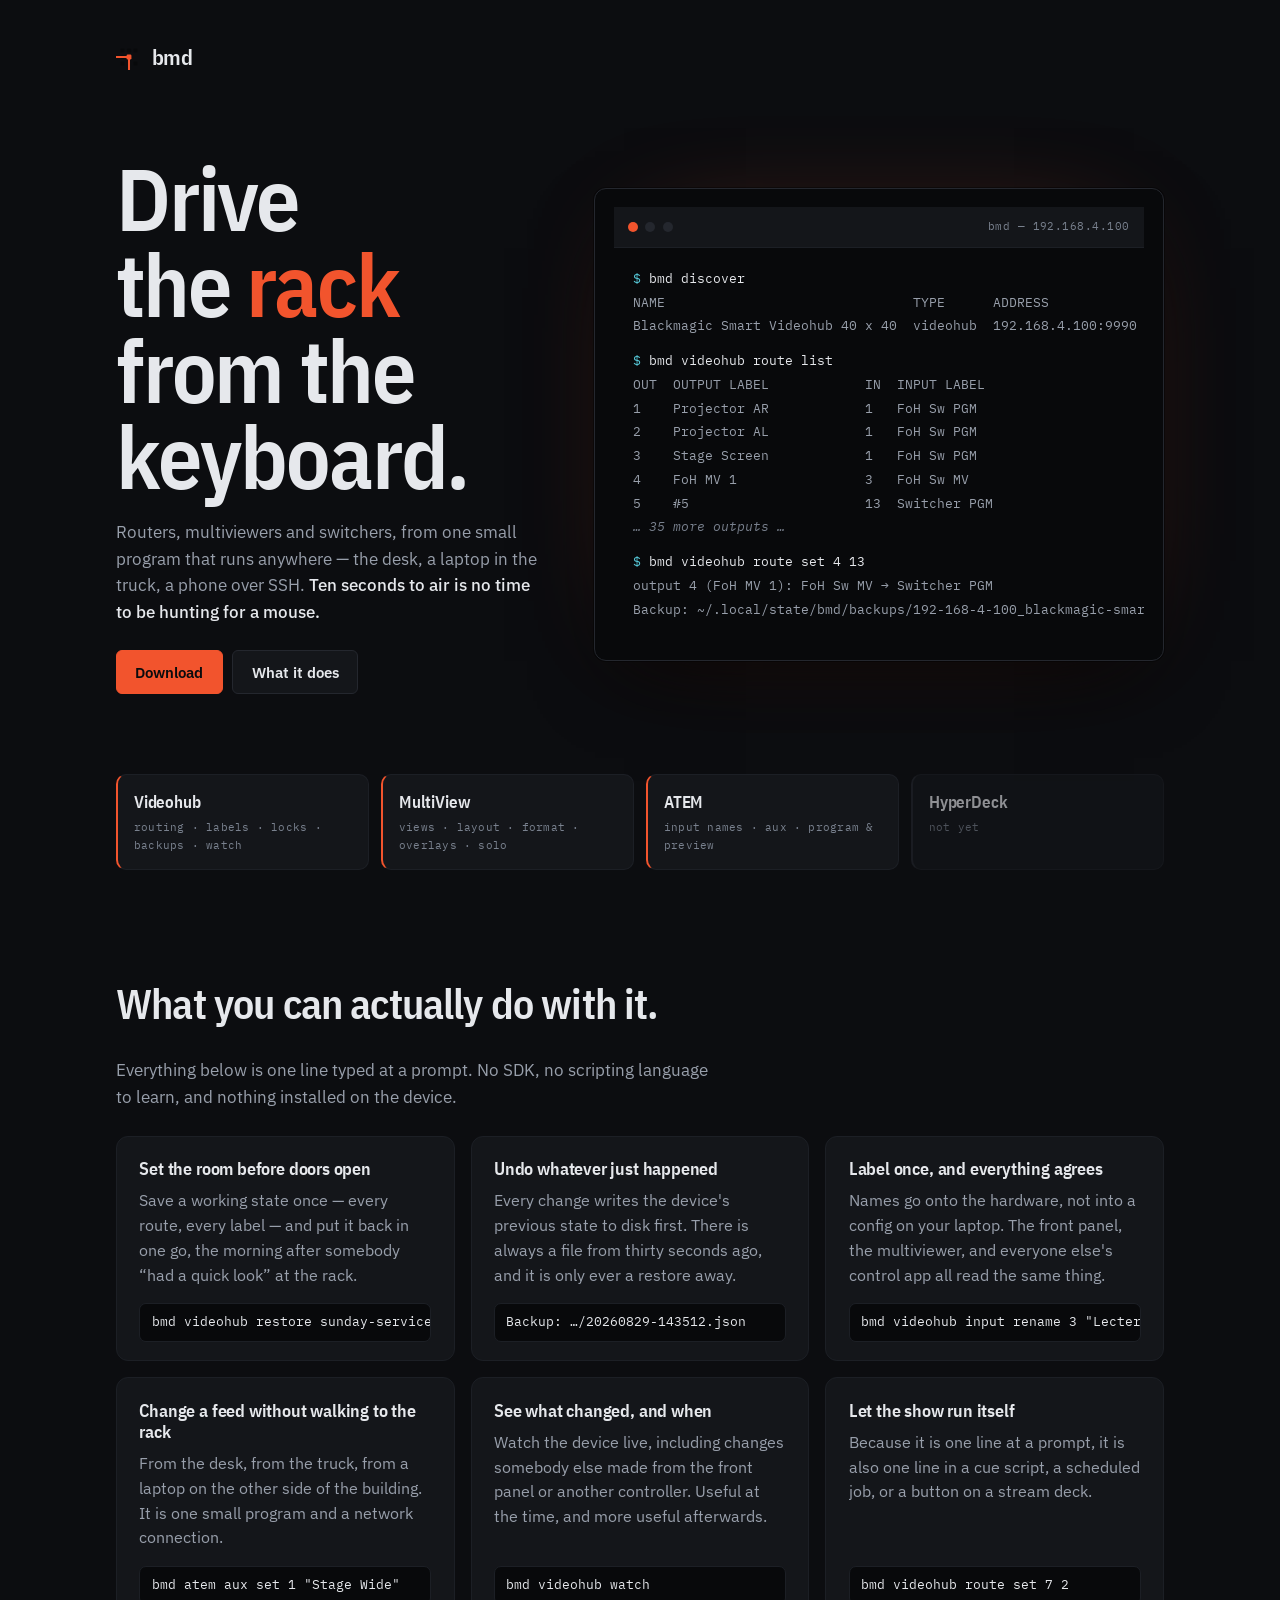
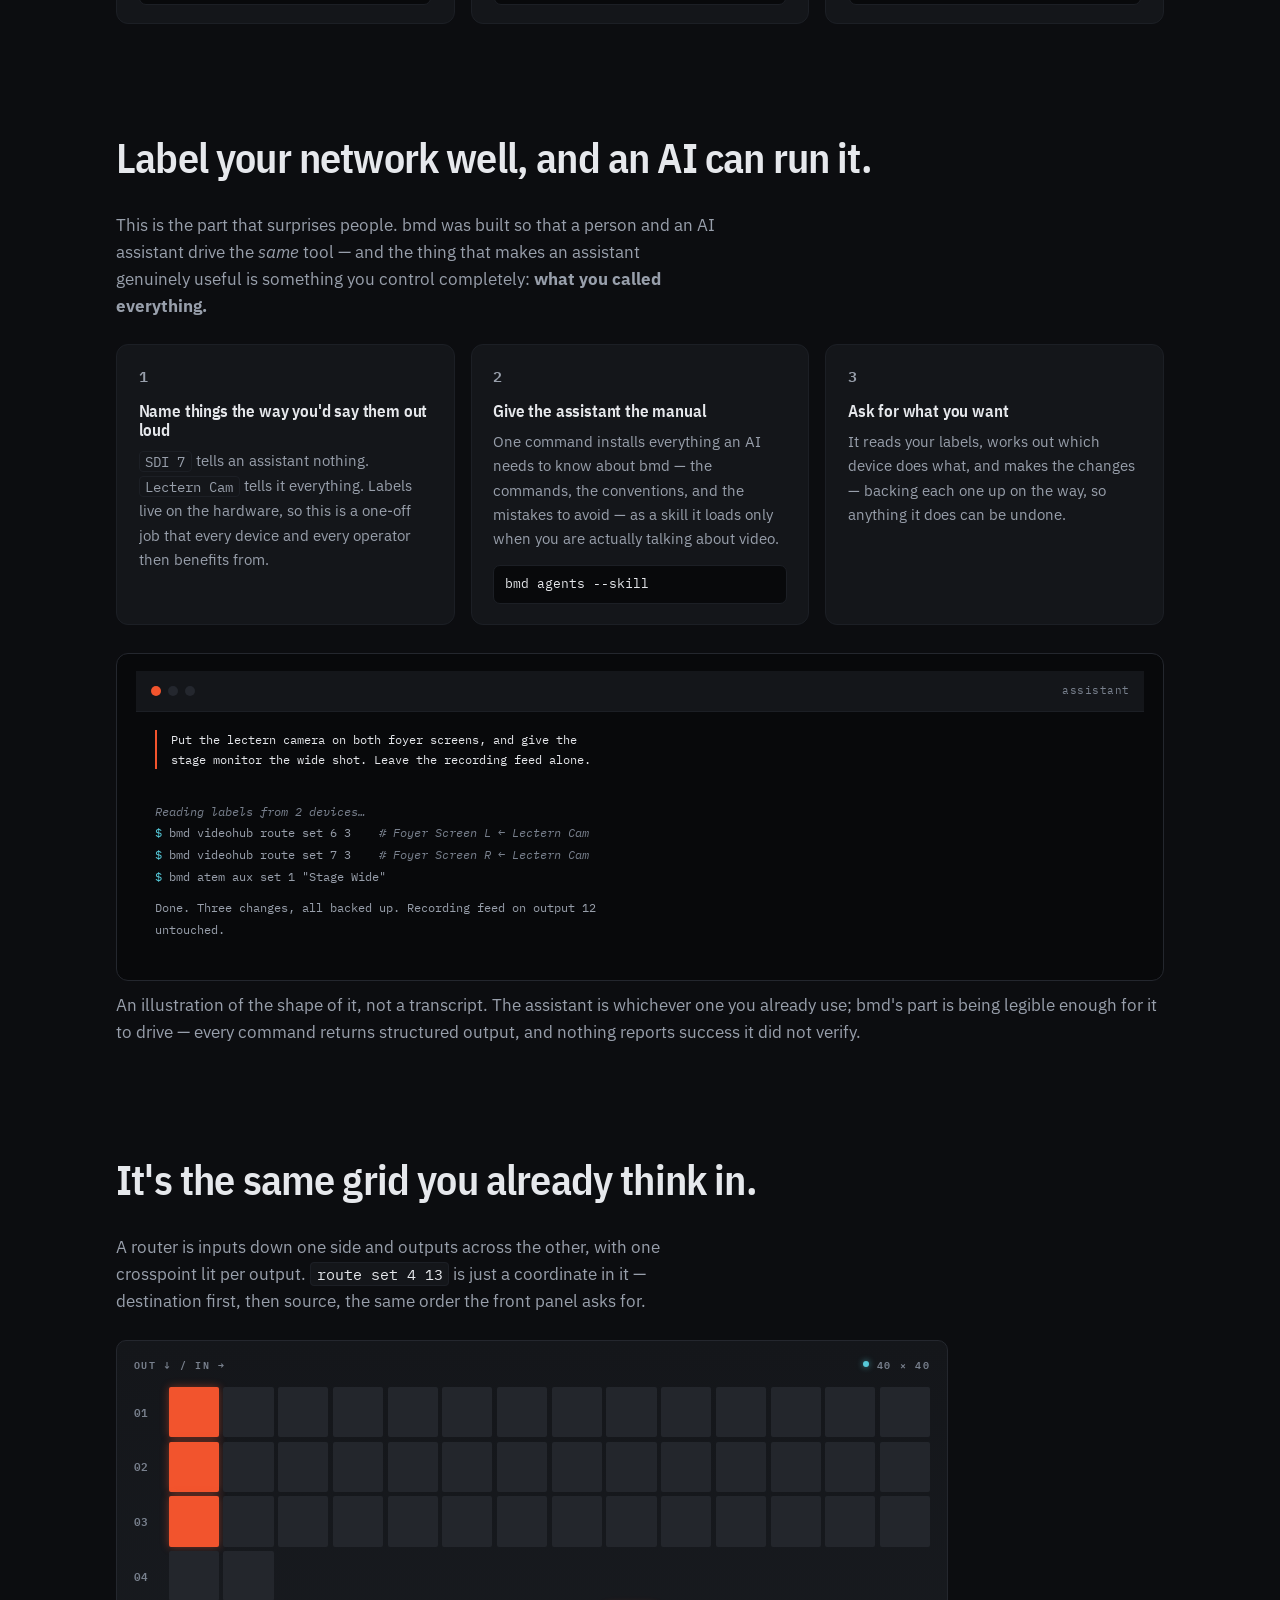
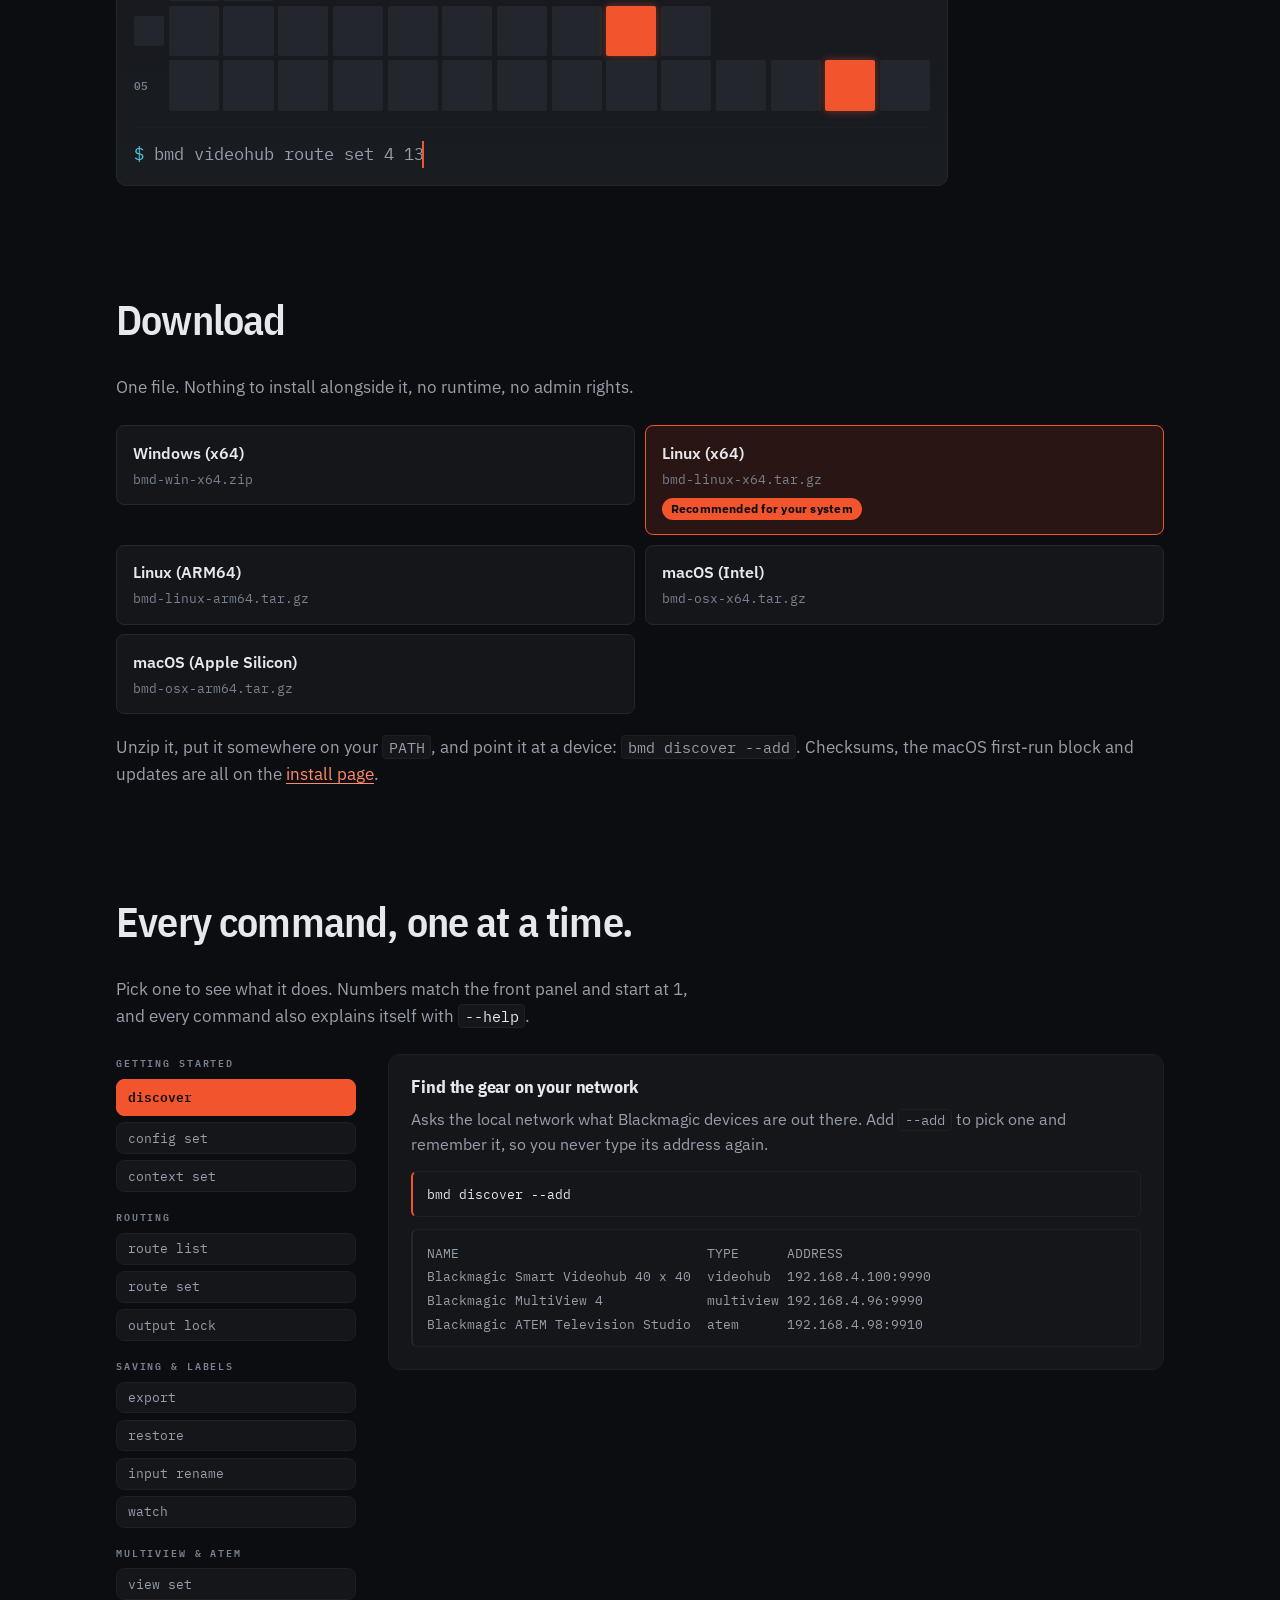
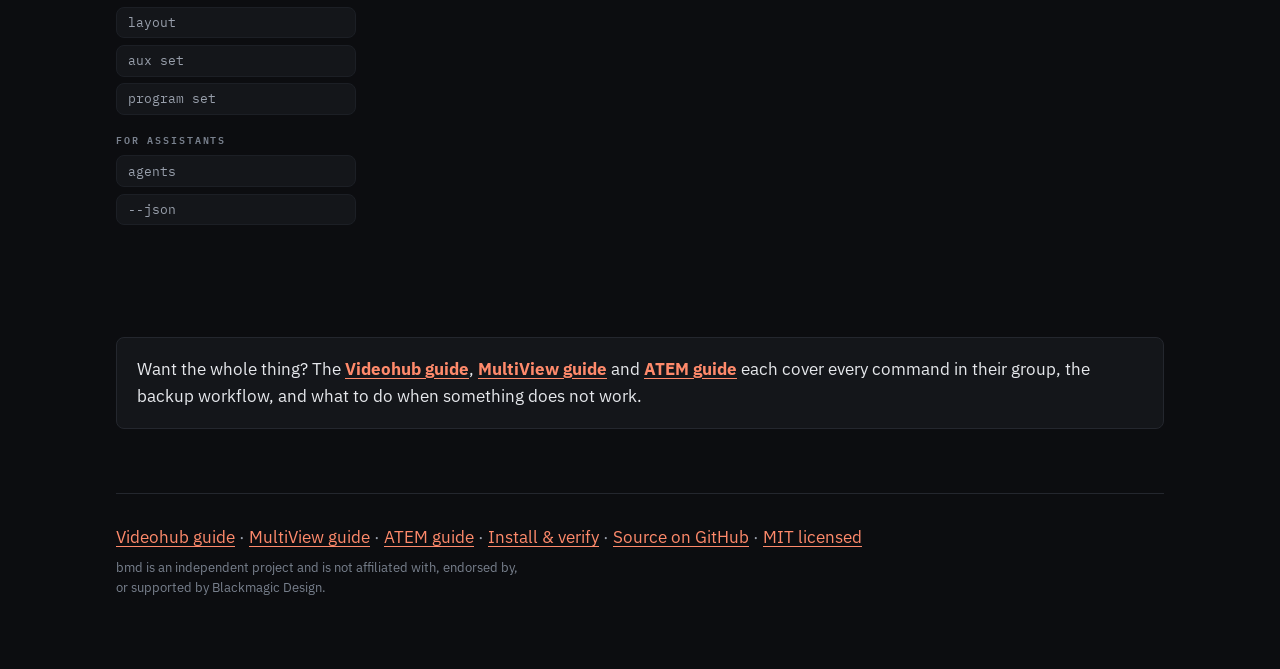
==== site/index.html @ 9768ab4f "design(site): write the home page for the video guy, not the coder The page explained what bmd is. I" ====
<!DOCTYPE html>
<html lang="en">
<head>
<meta charset="utf-8">
<meta name="viewport" content="width=device-width, initial-scale=1">
<title>bmd — drive the rack from the keyboard</title>
<meta name="description" content="bmd — control Blackmagic Videohub routers, MultiView multiviewers and ATEM switchers from one small program. Save a show and put it back, label once, and let an AI set the room up from plain English.">
<meta name="theme-color" content="#0c0d10">
<link rel="icon" href="favicon.svg" type="image/svg+xml">
<link rel="preconnect" href="https://fonts.googleapis.com">
<link rel="preconnect" href="https://fonts.gstatic.com" crossorigin>
<link href="https://fonts.googleapis.com/css2?family=IBM+Plex+Mono:wght@400;500;600&family=IBM+Plex+Sans+Condensed:wght@500;600;700&family=IBM+Plex+Sans:wght@400;500;600&display=swap" rel="stylesheet">
<link rel="stylesheet" href="style.css">
</head>
<body>
<div class="page page-wide">

  <header class="hero">
    <p class="masthead"><img src="mark.svg" alt="" width="26" height="26"><b>bmd</b></p>

    <div class="hero-grid">
      <div class="hero-copy">
        <h1>Drive the <em>rack</em> from the keyboard.</h1>
        <p class="lede">
          Routers, multiviewers and switchers, from one small program that runs anywhere —
          the desk, a laptop in the truck, a phone over SSH.
          <strong>Ten seconds to air is no time to be hunting for a mouse.</strong>
        </p>

        <div class="cta-row">
          <a class="btn btn-primary" href="#download">Download</a>
          <a class="btn" href="#can-do">What it does</a>
        </div>
      </div>

      <div class="terminal terminal-hero">
        <div class="term-bar" aria-hidden="true">
          <span class="term-dot"></span><span class="term-dot"></span><span class="term-dot"></span>
          <span class="term-title">bmd — 192.168.4.100</span>
        </div>
<pre><code><span class="prompt-line"><span class="prompt-sign">$</span> bmd discover</span>
<span class="out">NAME                               TYPE      ADDRESS
Blackmagic Smart Videohub 40 x 40  videohub  192.168.4.100:9990</span>
<span class="cmd-gap"></span><span class="prompt-line"><span class="prompt-sign">$</span> bmd videohub route list</span>
<span class="out">OUT  OUTPUT LABEL            IN  INPUT LABEL
1    Projector AR            1   FoH Sw PGM
2    Projector AL            1   FoH Sw PGM
3    Stage Screen            1   FoH Sw PGM
4    FoH MV 1                3   FoH Sw MV
5    #5                      13  Switcher PGM</span>
<span class="muted">… 35 more outputs …</span>
<span class="cmd-gap"></span><span class="prompt-line"><span class="prompt-sign">$</span> bmd videohub route set 4 13</span>
<span class="out">output 4 (FoH MV 1): FoH Sw MV → Switcher PGM
Backup: ~/.local/state/bmd/backups/192-168-4-100_blackmagic-smart-videohub-40-x-40/20260829-143512.json</span></code></pre>
      </div>

      <ul class="devices">
        <li class="is-ready"><b>Videohub</b><span>routing · labels · locks · backups · watch</span></li>
        <li class="is-ready"><b>MultiView</b><span>views · layout · format · overlays · solo</span></li>
        <li class="is-ready"><b>ATEM</b><span>input names · aux · program &amp; preview</span></li>
        <li class="is-soon"><b>HyperDeck</b><span>not yet</span></li>
      </ul>
    </div>
  </header>

  <section id="can-do">
    <h2>What you can actually do with it.</h2>
    <p class="section-lede">
      Everything below is one line typed at a prompt. No SDK, no scripting language to learn, and
      nothing installed on the device.
    </p>

    <ul class="outcomes">
      <li>
        <h3>Set the room before doors open</h3>
        <p>
          Save a working state once — every route, every label — and put it back in one go, the
          morning after somebody &ldquo;had a quick look&rdquo; at the rack.
        </p>
        <p class="outcome-cmd"><code>bmd videohub restore sunday-service.json</code></p>
      </li>
      <li>
        <h3>Undo whatever just happened</h3>
        <p>
          Every change writes the device's previous state to disk first. There is always a file
          from thirty seconds ago, and it is only ever a restore away.
        </p>
        <p class="outcome-cmd"><code>Backup: …/20260829-143512.json</code></p>
      </li>
      <li>
        <h3>Label once, and everything agrees</h3>
        <p>
          Names go onto the hardware, not into a config on your laptop. The front panel, the
          multiviewer, and everyone else's control app all read the same thing.
        </p>
        <p class="outcome-cmd"><code>bmd videohub input rename 3 "Lectern Cam"</code></p>
      </li>
      <li>
        <h3>Change a feed without walking to the rack</h3>
        <p>
          From the desk, from the truck, from a laptop on the other side of the building. It is
          one small program and a network connection.
        </p>
        <p class="outcome-cmd"><code>bmd atem aux set 1 "Stage Wide"</code></p>
      </li>
      <li>
        <h3>See what changed, and when</h3>
        <p>
          Watch the device live, including changes somebody else made from the front panel or
          another controller. Useful at the time, and more useful afterwards.
        </p>
        <p class="outcome-cmd"><code>bmd videohub watch</code></p>
      </li>
      <li>
        <h3>Let the show run itself</h3>
        <p>
          Because it is one line at a prompt, it is also one line in a cue script, a scheduled
          job, or a button on a stream deck.
        </p>
        <p class="outcome-cmd"><code>bmd videohub route set 7 2</code></p>
      </li>
    </ul>
  </section>

  <section id="ai">
    <h2>Label your network well, and an AI can run it.</h2>
    <p class="section-lede">
      This is the part that surprises people. bmd was built so that a person and an AI assistant
      drive the <em>same</em> tool — and the thing that makes an assistant genuinely useful is
      something you control completely: <strong>what you called everything.</strong>
    </p>

    <div class="ai-grid">
      <div class="ai-step">
        <p class="step-no">1</p>
        <h3>Name things the way you'd say them out loud</h3>
        <p>
          <code>SDI 7</code> tells an assistant nothing. <code>Lectern Cam</code> tells it
          everything. Labels live on the hardware, so this is a one-off job that every device and
          every operator then benefits from.
        </p>
      </div>
      <div class="ai-step">
        <p class="step-no">2</p>
        <h3>Give the assistant the manual</h3>
        <p>
          One command installs everything an AI needs to know about bmd — the commands, the
          conventions, and the mistakes to avoid — as a skill it loads only when you are actually
          talking about video.
        </p>
        <p class="outcome-cmd"><code>bmd agents --skill</code></p>
      </div>
      <div class="ai-step">
        <p class="step-no">3</p>
        <h3>Ask for what you want</h3>
        <p>
          It reads your labels, works out which device does what, and makes the changes — backing
          each one up on the way, so anything it does can be undone.
        </p>
      </div>
    </div>

    <div class="terminal ai-demo">
      <div class="term-bar" aria-hidden="true">
        <span class="term-dot"></span><span class="term-dot"></span><span class="term-dot"></span>
        <span class="term-title">assistant</span>
      </div>
<pre><code><span class="ask">Put the lectern camera on both foyer screens, and give the
stage monitor the wide shot. Leave the recording feed alone.</span>
<span class="cmd-gap"></span><span class="out muted">Reading labels from 2 devices…</span>
<span class="out"><span class="prompt-sign">$</span> bmd videohub route set 6 3    <span class="muted"># Foyer Screen L ← Lectern Cam</span>
<span class="prompt-sign">$</span> bmd videohub route set 7 3    <span class="muted"># Foyer Screen R ← Lectern Cam</span>
<span class="prompt-sign">$</span> bmd atem aux set 1 "Stage Wide"</span>
<span class="cmd-gap"></span><span class="out">Done. Three changes, all backed up. Recording feed on output 12
untouched.</span></code></pre>
    </div>
    <p class="demo-note">
      An illustration of the shape of it, not a transcript. The assistant is whichever one you
      already use; bmd's part is being legible enough for it to drive — every command returns
      structured output, and nothing reports success it did not verify.
    </p>
  </section>

  <section id="grid">
    <h2>It's the same grid you already think in.</h2>
    <p class="section-lede">
      A router is inputs down one side and outputs across the other, with one crosspoint lit per
      output. <code>route set 4 13</code> is just a coordinate in it — destination first, then
      source, the same order the front panel asks for.
    </p>

    <div class="matrix">
      <div class="matrix-head">
        <span>Out &darr; / In &rarr;</span>
        <span class="matrix-status"><i class="led" aria-hidden="true"></i>40 &times; 40</span>
      </div>

      <div class="matrix-grid" role="img"
           aria-label="Videohub routing matrix, five outputs by fourteen inputs. Outputs 1, 2 and 3 take input 1. Output 5 takes input 13. Output 4 is being re-routed from input 3 to input 13.">

      <div class="mrow"><span class="rlabel">01</span><i class="x on"></i><i class="x"></i><i class="x"></i><i class="x"></i><i class="x"></i><i class="x"></i><i class="x"></i><i class="x"></i><i class="x"></i><i class="x"></i><i class="x"></i><i class="x"></i><i class="x"></i><i class="x"></i></div>
      <div class="mrow"><span class="rlabel">02</span><i class="x on"></i><i class="x"></i><i class="x"></i><i class="x"></i><i class="x"></i><i class="x"></i><i class="x"></i><i class="x"></i><i class="x"></i><i class="x"></i><i class="x"></i><i class="x"></i><i class="x"></i><i class="x"></i></div>
      <div class="mrow"><span class="rlabel">03</span><i class="x on"></i><i class="x"></i><i class="x"></i><i class="x"></i><i class="x"></i><i class="x"></i><i class="x"></i><i class="x"></i><i class="x"></i><i class="x"></i><i class="x"></i><i class="x"></i><i class="x"></i><i class="x"></i></div>
      <div class="mrow"><span class="rlabel">04</span><i class="x"></i><i class="x"></i><i class="x from"></i><i class="x"></i><i class="x"></i><i class="x"></i><i class="x"></i><i class="x"></i><i class="x"></i><i class="x"></i><i class="x"></i><i class="x"></i><i class="x to"></i><i class="x"></i><span class="trace" aria-hidden="true"></span></div>
      <div class="mrow"><span class="rlabel">05</span><i class="x"></i><i class="x"></i><i class="x"></i><i class="x"></i><i class="x"></i><i class="x"></i><i class="x"></i><i class="x"></i><i class="x"></i><i class="x"></i><i class="x"></i><i class="x"></i><i class="x on"></i><i class="x"></i></div>

      </div>

      <p class="matrix-foot"><span class="typed"><span class="sign">$</span> bmd videohub route set 4 13</span></p>
    </div>
  </section>

  <section id="download">
    <h2>Download</h2>
    <p class="section-lede">
      One file. Nothing to install alongside it, no runtime, no admin rights.
    </p>
    <ul class="downloads">
      <li>
        <a class="download-link" data-platform="win-x64"
           href="https://github.com/davojc/bmdcli/releases/latest/download/bmd-win-x64.zip">
          <span class="platform">Windows (x64)</span>
          <span class="filename">bmd-win-x64.zip</span>
        </a>
      </li>
      <li>
        <a class="download-link" data-platform="linux-x64"
           href="https://github.com/davojc/bmdcli/releases/latest/download/bmd-linux-x64.tar.gz">
          <span class="platform">Linux (x64)</span>
          <span class="filename">bmd-linux-x64.tar.gz</span>
        </a>
      </li>
      <li>
        <a class="download-link" data-platform="linux-arm64"
           href="https://github.com/davojc/bmdcli/releases/latest/download/bmd-linux-arm64.tar.gz">
          <span class="platform">Linux (ARM64)</span>
          <span class="filename">bmd-linux-arm64.tar.gz</span>
        </a>
      </li>
      <li>
        <a class="download-link" data-platform="osx-x64"
           href="https://github.com/davojc/bmdcli/releases/latest/download/bmd-osx-x64.tar.gz">
          <span class="platform">macOS (Intel)</span>
          <span class="filename">bmd-osx-x64.tar.gz</span>
        </a>
      </li>
      <li>
        <a class="download-link" data-platform="osx-arm64"
           href="https://github.com/davojc/bmdcli/releases/latest/download/bmd-osx-arm64.tar.gz">
          <span class="platform">macOS (Apple Silicon)</span>
          <span class="filename">bmd-osx-arm64.tar.gz</span>
        </a>
      </li>
    </ul>
    <p class="verify">
      Unzip it, put it somewhere on your <code>PATH</code>, and point it at a device:
      <code>bmd discover --add</code>. Checksums, the macOS first-run block and updates are all on
      the <a href="install.html">install page</a>.
    </p>
  </section>

  <!-- The technical detail, deliberately below the fold and behind one click each:
       findable when wanted, not in the way of someone deciding whether this is for
       them. Without JavaScript every panel is simply visible. -->
  <section id="commands">
    <h2>Every command, one at a time.</h2>
    <p class="section-lede">
      Pick one to see what it does. Numbers match the front panel and start at 1, and every
      command also explains itself with <code>--help</code>.
    </p>

    <div class="explorer" id="explorer">
      <div class="explorer-list" role="tablist" aria-label="bmd commands">
        <p class="explorer-group" id="grp-start">Getting started</p>
        <button type="button" role="tab" id="t-discover" aria-controls="p-discover" aria-selected="true">discover</button>
        <button type="button" role="tab" id="t-config" aria-controls="p-config" aria-selected="false">config set</button>
        <button type="button" role="tab" id="t-context" aria-controls="p-context" aria-selected="false">context set</button>

        <p class="explorer-group">Routing</p>
        <button type="button" role="tab" id="t-routelist" aria-controls="p-routelist" aria-selected="false">route list</button>
        <button type="button" role="tab" id="t-routeset" aria-controls="p-routeset" aria-selected="false">route set</button>
        <button type="button" role="tab" id="t-lock" aria-controls="p-lock" aria-selected="false">output lock</button>

        <p class="explorer-group">Saving &amp; labels</p>
        <button type="button" role="tab" id="t-export" aria-controls="p-export" aria-selected="false">export</button>
        <button type="button" role="tab" id="t-restore" aria-controls="p-restore" aria-selected="false">restore</button>
        <button type="button" role="tab" id="t-rename" aria-controls="p-rename" aria-selected="false">input rename</button>
        <button type="button" role="tab" id="t-watch" aria-controls="p-watch" aria-selected="false">watch</button>

        <p class="explorer-group">MultiView &amp; ATEM</p>
        <button type="button" role="tab" id="t-viewset" aria-controls="p-viewset" aria-selected="false">view set</button>
        <button type="button" role="tab" id="t-layout" aria-controls="p-layout" aria-selected="false">layout</button>
        <button type="button" role="tab" id="t-aux" aria-controls="p-aux" aria-selected="false">aux set</button>
        <button type="button" role="tab" id="t-program" aria-controls="p-program" aria-selected="false">program set</button>

        <p class="explorer-group">For assistants</p>
        <button type="button" role="tab" id="t-agents" aria-controls="p-agents" aria-selected="false">agents</button>
        <button type="button" role="tab" id="t-json" aria-controls="p-json" aria-selected="false">--json</button>
      </div>

      <div class="explorer-panels">
        <div role="tabpanel" id="p-discover" aria-labelledby="t-discover">
          <h3>Find the gear on your network</h3>
          <p>Asks the local network what Blackmagic devices are out there. Add <code>--add</code> to pick one and remember it, so you never type its address again.</p>
          <pre class="cmd"><code>bmd discover --add</code></pre>
          <pre class="cmd cmd-out"><code>NAME                               TYPE      ADDRESS
Blackmagic Smart Videohub 40 x 40  videohub  192.168.4.100:9990
Blackmagic MultiView 4             multiview 192.168.4.96:9990
Blackmagic ATEM Television Studio  atem      192.168.4.98:9910</code></pre>
        </div>

        <div role="tabpanel" id="p-config" aria-labelledby="t-config" hidden>
          <h3>Point bmd at a device by hand</h3>
          <p>For when you already know the address, or discovery cannot reach it across a subnet. Remembered for your user, wherever you run it.</p>
          <pre class="cmd"><code>bmd config set videohub.host 192.168.1.50</code></pre>
          <p>Add <code>--project</code> to pin one folder to one device instead — handy when a show lives in its own directory.</p>
        </div>

        <div role="tabpanel" id="p-context" aria-labelledby="t-context" hidden>
          <h3>Work with more than one of the same thing</h3>
          <p>Two switchers, two routers? Give each a name, then switch between them. Anything that changes a device tells you which one it acted on.</p>
          <pre class="cmd"><code>bmd atem context list
bmd atem context set gallery</code></pre>
          <pre class="cmd cmd-out"><code>   CONTEXT  HOST
*  default  192.168.4.98
   gallery  192.168.4.30</code></pre>
        </div>

        <div role="tabpanel" id="p-routelist" aria-labelledby="t-routelist" hidden>
          <h3>See what is feeding what</h3>
          <p>The whole routing table, with the labels rather than bare numbers.</p>
          <pre class="cmd"><code>bmd videohub route list</code></pre>
          <pre class="cmd cmd-out"><code>OUT  OUTPUT LABEL            IN  INPUT LABEL
1    Projector AR            1   FoH Sw PGM
2    Projector AL            1   FoH Sw PGM
3    Stage Screen            1   FoH Sw PGM</code></pre>
        </div>

        <div role="tabpanel" id="p-routeset" aria-labelledby="t-routeset" hidden>
          <h3>Send a source somewhere</h3>
          <p><strong>Destination first, then source</strong> — the same order the front panel asks for. This sends input 13 to output 4.</p>
          <pre class="cmd"><code>bmd videohub route set 4 13</code></pre>
          <pre class="cmd cmd-out"><code>output 4 (FoH MV 1): FoH Sw MV → Switcher PGM
Backup: …/20260829-143512.json</code></pre>
        </div>

        <div role="tabpanel" id="p-lock" aria-labelledby="t-lock" hidden>
          <h3>Stop anyone else touching an output</h3>
          <p>Locks live on the device and are shared with every other controller, so a locked output stays locked for the front panel too. <code>output unlock</code> releases it.</p>
          <pre class="cmd"><code>bmd videohub output lock 4</code></pre>
        </div>

        <div role="tabpanel" id="p-export" aria-labelledby="t-export" hidden>
          <h3>Save the whole state to a file</h3>
          <p>Every label and every route, read back and checked against the device before the file is written. This is the file you restore from.</p>
          <pre class="cmd"><code>bmd videohub export sunday-service.json</code></pre>
          <pre class="cmd cmd-out"><code>Exported and verified: 40 inputs, 40 outputs, 40 routes → sunday-service.json</code></pre>
        </div>

        <div role="tabpanel" id="p-restore" aria-labelledby="t-restore" hidden>
          <h3>Put a saved state back</h3>
          <p>Changes only what differs, so a hub already in the right state is left alone. <code>--dry-run</code> shows the plan without touching anything.</p>
          <pre class="cmd"><code>bmd videohub restore sunday-service.json --dry-run</code></pre>
        </div>

        <div role="tabpanel" id="p-rename" aria-labelledby="t-rename" hidden>
          <h3>Label a source on the hardware</h3>
          <p>Writes the name to the device itself, so the front panel and every other controller agree with you. This is the groundwork that makes the <a href="#ai">AI section above</a> work.</p>
          <pre class="cmd"><code>bmd videohub input rename 3 "Lectern Cam"</code></pre>
        </div>

        <div role="tabpanel" id="p-watch" aria-labelledby="t-watch" hidden>
          <h3>Watch changes as they happen</h3>
          <p>Including changes made from the front panel or somebody else's control app. Runs until you stop it.</p>
          <pre class="cmd"><code>bmd videohub watch</code></pre>
          <pre class="cmd cmd-out"><code>output 4 (FoH MV 1): FoH Sw MV → Switcher PGM
output 7 lock: unlocked → locked</code></pre>
        </div>

        <div role="tabpanel" id="p-viewset" aria-labelledby="t-viewset" hidden>
          <h3>Put a source in a multiviewer window</h3>
          <p>Destination first again: view 1 shows source 3. See the <a href="multiview.html">MultiView guide</a> for overlays, solo and the rest.</p>
          <pre class="cmd"><code>bmd multiview view set 1 3</code></pre>
        </div>

        <div role="tabpanel" id="p-layout" aria-labelledby="t-layout" hidden>
          <h3>Change the multiviewer grid</h3>
          <p>The device decides what layouts it supports, not bmd — so it accepts or refuses the value and you are told which.</p>
          <pre class="cmd"><code>bmd multiview layout 2x2</code></pre>
        </div>

        <div role="tabpanel" id="p-aux" aria-labelledby="t-aux" hidden>
          <h3>Feed a stage monitor or a recorder</h3>
          <p>An auxiliary output carries any source independently of what is on air. Name the source or use its number.</p>
          <pre class="cmd"><code>bmd atem aux set 1 "Stage Wide"</code></pre>
          <pre class="cmd cmd-out"><code>Aux 1 now shows 4 (Stage Wide)</code></pre>
        </div>

        <div role="tabpanel" id="p-program" aria-labelledby="t-program" hidden>
          <h3>Cut to air</h3>
          <p>This one is live the instant it lands, so it asks first — and refuses outright in a script unless you pass <code>--force</code>. <code>preview set</code> changes nothing on air and does not ask.</p>
          <pre class="cmd"><code>bmd atem program set "Lectern Cam"</code></pre>
          <pre class="cmd cmd-out"><code>About to cut ATEM Television Studio HD to 3 (Lectern Cam).
This goes on air immediately.
Type y to continue:</code></pre>
        </div>

        <div role="tabpanel" id="p-agents" aria-labelledby="t-agents" hidden>
          <h3>Teach an AI assistant to use it</h3>
          <p>Installs everything an assistant needs — the commands, the conventions, and the traps — as a skill it loads only when a task actually involves video hardware. Never into your project's own instructions.</p>
          <pre class="cmd"><code>bmd agents --skill</code></pre>
        </div>

        <div role="tabpanel" id="p-json" aria-labelledby="t-json" hidden>
          <h3>Machine-readable output, on any command</h3>
          <p>One JSON document per command, with field names that do not change between releases. Exit codes are consistent too: 0 worked, 1 the operation failed, 2 the command was wrong.</p>
          <pre class="cmd"><code>bmd videohub route list --json</code></pre>
          <pre class="cmd cmd-out"><code>[{"output":1,"outputLabel":"Projector AR","input":1,"inputLabel":"FoH Sw PGM"}]</code></pre>
        </div>
      </div>
    </div>
  </section>

  <section id="guide">
    <div class="guide-callout">
      <p>
        Want the whole thing? The
        <a href="videohub.html"><strong>Videohub guide</strong></a>,
        <a href="multiview.html"><strong>MultiView guide</strong></a> and
        <a href="atem.html"><strong>ATEM guide</strong></a> each cover every command in their
        group, the backup workflow, and what to do when something does not work.
      </p>
    </div>
  </section>

  <footer>
    <p>
      <a href="videohub.html">Videohub guide</a>
      · <a href="multiview.html">MultiView guide</a>
      · <a href="atem.html">ATEM guide</a>
      · <a href="install.html">Install &amp; verify</a>
      · <a href="https://github.com/davojc/bmdcli">Source on GitHub</a>
      · <a href="https://github.com/davojc/bmdcli/blob/main/LICENSE">MIT licensed</a>
    </p>
    <p class="disclaimer">
      bmd is an independent project and is not affiliated with, endorsed by, or supported by
      Blackmagic Design.
    </p>
  </footer>

</div>

<script>
  // Emphasis only: every download link is a plain, working <a> with no JS involved.
  // This adds a "Recommended" badge to the one matching the visitor's platform. Best-effort —
  // macOS in particular cannot be reliably told apart between Intel and Apple Silicon from
  // script (Safari reports "Intel" on both), so Apple Silicon is assumed there.
  (function () {
    try {
      var ua = navigator.userAgent || "";
      var platform = navigator.platform || "";
      var match = null;

      if (/Win/i.test(platform) || /Windows/i.test(ua)) {
        match = "win-x64";
      } else if (/Mac/i.test(platform) || /Macintosh/i.test(ua)) {
        match = "osx-arm64";
      } else if (/Linux/i.test(platform) || /Linux/i.test(ua)) {
        match = /aarch64|arm64/i.test(ua) ? "linux-arm64" : "linux-x64";
      }

      if (!match) return;
      var link = document.querySelector('.download-link[data-platform="' + match + '"]');
      if (!link) return;

      link.classList.add("is-recommended");
      var badge = document.createElement("span");
      badge.className = "badge";
      badge.textContent = "Recommended for your system";
      link.appendChild(badge);
    } catch (e) {
      // Cosmetic only; any failure leaves all five links untouched.
    }
  })();

  // Command explorer. Progressive enhancement: the markup ships with every panel present
  // and only the first `hidden`, so with JavaScript off the page still shows the first
  // command and the rest are reachable — nothing is lost, it just stops being a picker.
  // The `is-live` class is what turns the list into tabs, and it is only ever added here.
  (function () {
    var root = document.getElementById("explorer");
    if (!root) return;

    var tabs = Array.prototype.slice.call(root.querySelectorAll('[role="tab"]'));
    var panels = Array.prototype.slice.call(root.querySelectorAll('[role="tabpanel"]'));
    if (!tabs.length || tabs.length !== panels.length) return;

    root.classList.add("is-live");
    panels.forEach(function (panel, i) { panel.hidden = i !== 0; });

    function select(tab, focus) {
      tabs.forEach(function (t) {
        var on = t === tab;
        t.setAttribute("aria-selected", on ? "true" : "false");
        t.tabIndex = on ? 0 : -1;
        document.getElementById(t.getAttribute("aria-controls")).hidden = !on;
      });
      if (focus) tab.focus();
    }

    tabs.forEach(function (tab, i) {
      tab.tabIndex = i === 0 ? 0 : -1;
      tab.addEventListener("click", function () { select(tab, false); });
      tab.addEventListener("keydown", function (e) {
        var next = null;
        if (e.key === "ArrowDown" || e.key === "ArrowRight") next = tabs[(i + 1) % tabs.length];
        else if (e.key === "ArrowUp" || e.key === "ArrowLeft") next = tabs[(i - 1 + tabs.length) % tabs.length];
        else if (e.key === "Home") next = tabs[0];
        else if (e.key === "End") next = tabs[tabs.length - 1];
        if (!next) return;
        e.preventDefault();
        select(next, true);
      });
    });
  })();
</script>
</body>
</html>
---- site/style.css ----
/* bmd project site — hand-written, no framework, no CDN but Google Fonts.
   The page is committed to a single dark scheme rather than following the OS:
   this tool lives in equipment racks and darkened control rooms, and a fixed
   palette keeps the contrast budget to one combination instead of two.

   TYPE. One superfamily, three voices, all of it IBM Plex — drawn for an
   engineering identity, and the only widely-available family with a true
   condensed cut, a humanist text cut and a mono sibling that were designed
   together. That matters here because the page has to speak in all three
   registers at once: condensed for headings, the way legends are silkscreened
   on to a 19-inch rack panel; text for prose; mono for the terminal and for the
   four-character labels broadcast equipment is covered in.

   Every face is loaded with a full local fallback stack, so a blocked font host
   degrades to a working page rather than a broken one. */

:root {
  /* Signature. "Ember" is the tally/record red-orange of broadcast gear, and it
     is spent deliberately: lit crosspoints, primary actions, and the tick under
     each section rule. Nothing else. */
  --signal: #f2542d;
  --signal-ink: #0a0b0d;          /* text on a solid --signal fill: 5.6:1 */
  --signal-wash: rgba(242, 84, 45, 0.12);
  --signal-glow: rgba(242, 84, 45, 0.45);

  /* Link/OK hue, used in exactly two places (status dots, shell prompt sign) so
     the page isn't a single accent on black. Cool, like an SDI link LED. */
  --link-led: #56c8d8;

  --bg: #0c0d10;                  /* rack black */
  --panel: #14161a;
  --panel-2: #191c21;
  --term-bg: #08090b;             /* the terminal sits deeper than the panels */
  --line: #24272e;
  --line-soft: #1c1f25;

  --fg: #e6e8ec;
  --fg-dim: #989fab;              /* 7.3:1 on --bg */
  --fg-faint: #79818e;            /* 5.0:1 — the floor, since it carries 0.7rem labels */
  --link: #ff8a6b;                /* lighter than --signal: easier at prose size */

  --font-display: "IBM Plex Sans Condensed", "Roboto Condensed", "Arial Narrow",
    -apple-system, BlinkMacSystemFont, "Segoe UI", sans-serif;
  --font-sans: "IBM Plex Sans", -apple-system, BlinkMacSystemFont, "Segoe UI", Roboto,
    Helvetica, Arial, sans-serif;
  --font-mono: "IBM Plex Mono", ui-monospace, SFMono-Regular, "Cascadia Mono", Consolas,
    "Liberation Mono", Menlo, monospace;

  --measure: 46rem;               /* prose column, and every guide page */
  --wide: 68rem;                  /* the landing page's own, wider, measure */
}

* {
  box-sizing: border-box;
}

html {
  color-scheme: dark;
}

body {
  margin: 0;
  background: var(--bg);
  color: var(--fg);
  font-family: var(--font-sans);
  line-height: 1.6;
  -webkit-text-size-adjust: 100%;
}

.page {
  max-width: var(--measure);
  margin: 0 auto;
  padding: 2.5rem 1.25rem 4rem;
}

/* The landing page only. A guide is prose and wants a 46rem measure; the landing
   page has to hold a terminal at its natural width and a headline at display
   size, and squeezing those into a reading column is what made it feel like a
   README with a stylesheet rather than a product page. */
.page-wide {
  max-width: var(--wide);
}

.page-wide section {
  margin-top: clamp(4rem, 9vw, 7rem);
}

a {
  color: var(--link);
  text-underline-offset: 0.18em;
}

a:hover,
a:focus-visible {
  text-decoration-thickness: 2px;
}

:focus-visible {
  outline: 2px solid var(--signal);
  outline-offset: 2px;
  border-radius: 2px;
}

code,
pre,
kbd {
  font-family: var(--font-mono);
  font-size: 0.9em;
}

h1,
h2,
h3 {
  line-height: 1.15;
}

h3 {
  font-family: var(--font-display);
  letter-spacing: -0.01em;
}

/* Prose sits a little larger and looser than the browser default: this page is
   read on a laptop in a control room, not scanned. */
.page-wide p {
  font-size: 1.0625rem;
}

/* ---------- Section rhythm ----------
   One rule governs the gap between sections, so nothing later can quietly
   double it up by adding its own top margin. */

section {
  margin-top: 3.25rem;
}

section > h2 {
  position: relative;
  margin: 0 0 1.15rem;
  padding-bottom: 0.55rem;
  border-bottom: 1px solid var(--line);
  font-family: var(--font-display);
  font-size: 1.35rem;
  font-weight: 600;
  letter-spacing: -0.01em;
}

/* On the landing page the headings carry a section rather than label a paragraph,
   so they get display scale and drop the rule — the generous gap above already
   separates them, and a line under every one of them made the page read as a
   stack of documentation. */
.page-wide section > h2 {
  margin-bottom: clamp(1.25rem, 2.5vw, 2rem);
  padding-bottom: 0;
  border-bottom: 0;
  font-size: clamp(1.9rem, 4vw, 2.6rem);
  line-height: 1.05;
  letter-spacing: -0.02em;
}

.page-wide section > h2::after { content: none; }

/* A short ember tick riding on each section rule — the one repeated flourish. */
section > h2::after {
  content: "";
  position: absolute;
  left: 0;
  bottom: -1px;
  width: 2.5rem;
  height: 1px;
  background: var(--signal);
}

/* Front-panel legend above a section heading. Only index.html sets these; the
   guide's headings already carry real sequence numbers in their text. */
section[data-label]::before {
  content: attr(data-label);
  display: block;
  margin-bottom: 0.55rem;
  font-family: var(--font-mono);
  font-size: 0.7rem;
  font-weight: 600;
  letter-spacing: 0.2em;
  text-transform: uppercase;
  color: var(--fg-faint);
}

/* ---------- Hero ---------- */

.eyebrow {
  margin: 0 0 1.75rem;
  font-family: var(--font-mono);
  font-size: 0.7rem;
  font-weight: 600;
  letter-spacing: 0.22em;
  text-transform: uppercase;
  color: var(--fg-faint);
}

/* One focal point. The previous hero made `bmd` the largest thing on the page and
   demoted the claim to a subtitle, then set a matrix and a feature list beside it
   competing for the same attention. A product name is not a headline: nobody
   arrives already wanting `bmd`, they arrive wanting the rack driven from a
   keyboard. So the claim is the headline, the wordmark shrinks to a masthead, and
   exactly one image carries the section. */
.hero-grid {
  display: grid;
  gap: clamp(2.5rem, 5vw, 3.5rem);
}

/* The masthead: mark plus wordmark, small, at the top — an identity rather than a
   headline. */
.masthead {
  display: flex;
  align-items: center;
  gap: 0.6rem;
  margin: 0 0 clamp(3rem, 8vw, 5rem);
}

.masthead img {
  width: 26px;
  height: 26px;
  display: block;
}

.masthead b {
  font-family: var(--font-display);
  font-size: 1.35rem;
  font-weight: 600;
  letter-spacing: -0.02em;
  color: var(--fg);
}

.hero h1 {
  margin: 0;
  max-width: 16ch;
  font-family: var(--font-display);
  font-size: clamp(2.9rem, 8.5vw, 5.5rem);
  font-weight: 600;
  line-height: 0.98;
  letter-spacing: -0.025em;
  text-wrap: balance;
}

/* The one place the signature colour appears in prose: the word the whole tool is
   about. */
.hero h1 em {
  font-style: normal;
  color: var(--signal);
}

.tagline {
  margin: 0.5rem 0 0;
  font-size: 1.3rem;
  font-weight: 600;
  line-height: 1.3;
  color: var(--fg);
  max-width: 20ch;
}

.lede {
  margin: 1.25rem 0 0;
  color: var(--fg-dim);
  max-width: 46ch;
  font-size: 1.15rem;
  line-height: 1.55;
}

/* The one aphoristic line under the headline, in the Raycast register: a claim
   about how the work feels, not a list of what the tool has. Kept to a single
   sentence — the moment it needs a second it stops being a headline's partner
   and starts being body copy. */
.hero .lede strong {
  color: var(--fg);
  font-weight: 500;
}

.lede code {
  color: var(--fg);
}

.cta-row {
  display: flex;
  flex-wrap: wrap;
  gap: 0.6rem;
  margin-top: 1.6rem;
}

.btn {
  display: inline-flex;
  align-items: center;
  min-height: 44px;
  padding: 0 1.15rem;
  border: 1px solid var(--line);
  border-radius: 6px;
  background: var(--panel);
  color: var(--fg);
  font-size: 0.95rem;
  font-weight: 600;
  text-decoration: none;
}

.btn:hover,
.btn:focus-visible {
  border-color: var(--fg-faint);
}

.btn-primary {
  background: var(--signal);
  border-color: var(--signal);
  color: var(--signal-ink);
}

.btn-primary:hover,
.btn-primary:focus-visible {
  background: #ff6238;
  border-color: #ff6238;
}

/* ---------- Signature: the crosspoint matrix ----------
   A Videohub is a crosspoint matrix, and `route set 4 13` is a coordinate in
   it. The grid below is the real state from the session further down the page:
   outputs 1-3 all watching input 1, output 5 on input 13, and output 4 being
   moved from input 3 to input 13 — the exact command the terminal demonstrates.

   Final state is what's in the CSS; the animations play *towards* it. That way
   `prefers-reduced-motion` simply switches them off and the correct end state
   is already on screen. */

.matrix {
  border: 1px solid var(--line);
  border-radius: 10px;
  background: linear-gradient(180deg, var(--panel) 0%, var(--panel-2) 100%);
  padding: 0.95rem 1.05rem 1.05rem;
  overflow: hidden;
}

.matrix-head {
  display: flex;
  align-items: center;
  justify-content: space-between;
  gap: 1rem;
  margin-bottom: 0.9rem;
  font-family: var(--font-mono);
  font-size: 0.65rem;
  font-weight: 600;
  letter-spacing: 0.16em;
  text-transform: uppercase;
  color: var(--fg-faint);
}

.matrix-status {
  display: inline-flex;
  align-items: center;
  gap: 0.45rem;
  white-space: nowrap;
}

.led {
  width: 6px;
  height: 6px;
  border-radius: 50%;
  background: var(--link-led);
  box-shadow: 0 0 6px rgba(86, 200, 216, 0.7);
}

.mrow {
  display: grid;
  grid-template-columns: 1.9rem repeat(14, minmax(0, 1fr));
  gap: 0.28rem;
  align-items: center;
  position: relative;
  margin-bottom: 0.28rem;
}

.mrow:last-child {
  margin-bottom: 0;
}

.rlabel {
  font-family: var(--font-mono);
  font-size: 0.66rem;
  font-weight: 600;
  color: var(--fg-faint);
  letter-spacing: 0.04em;
}

/* A crosspoint. Unlit ones are barely there; the grid should read as a field of
   possibilities with a few live points, not as 70 competing dots. */
.x {
  display: block;
  aspect-ratio: 1;
  border-radius: 2px;
  background: #23262c;
}

.x.on {
  background: var(--signal);
  box-shadow: 0 0 8px var(--signal-glow);
}

/* The crosspoint being vacated, and the one being taken. */
.x.from {
  background: var(--signal);
  box-shadow: 0 0 8px var(--signal-glow);
  opacity: 0;
  animation: xp-release 0.5s ease-in 1.05s both;
}

.x.to {
  background: var(--signal);
  box-shadow: 0 0 8px var(--signal-glow);
  animation: xp-take 0.45s ease-out 1.62s both;
}

/* The re-patch itself: a hairline sweeping from the old column to the new. */
.trace {
  grid-row: 1;
  grid-column: 4 / 15;
  height: 1px;
  align-self: center;
  background: linear-gradient(90deg, var(--signal-glow), var(--signal));
  transform-origin: left center;
  transform: scaleX(0);
  animation: trace-sweep 0.62s cubic-bezier(0.4, 0, 0.2, 1) 1.05s both;
}

@keyframes xp-release {
  from { opacity: 1; }
  to { opacity: 0; }
}

@keyframes xp-take {
  0% { opacity: 0; transform: scale(0.4); }
  60% { opacity: 1; transform: scale(1.35); }
  100% { opacity: 1; transform: scale(1); }
}

@keyframes trace-sweep {
  0% { transform: scaleX(0); opacity: 1; }
  70% { transform: scaleX(1); opacity: 1; }
  100% { transform: scaleX(1); opacity: 0; }
}

.matrix-foot {
  margin: 1rem 0 0;
  padding-top: 0.85rem;
  border-top: 1px solid var(--line-soft);
  font-family: var(--font-mono);
  font-size: 0.78rem;
  color: var(--fg-dim);
}

/* Typed with a steps() width animation rather than script. 29ch is the exact
   length of the command, so switching the animation off leaves it fully shown. */
.typed {
  display: inline-block;
  width: 29ch;
  max-width: 100%;
  overflow: hidden;
  white-space: nowrap;
  vertical-align: bottom;
  border-right: 2px solid var(--signal);
  animation:
    type 1.15s steps(29, end) 0.35s both,
    caret 1s step-end 1.5s infinite;
}

.typed .sign {
  color: var(--link-led);
}

@keyframes type {
  from { width: 0; }
  to { width: 29ch; }
}

@keyframes caret {
  50% { border-color: transparent; }
}

/* ---------- Support status ---------- */

.status-list {
  list-style: none;
  margin: 1.75rem 0 0;
  padding: 0;
  display: flex;
  flex-direction: column;
  gap: 0.4rem;
  font-size: 0.9rem;
}

.status-list li {
  display: flex;
  align-items: baseline;
  gap: 0.55rem;
  color: var(--fg-dim);
}

.status-dot {
  font-family: var(--font-mono);
  width: 1.1em;
  flex: none;
}

.status-ok .status-dot {
  color: var(--link-led);
}

.status-pending .status-dot {
  color: var(--fg-faint);
}

/* ---------- Demo terminal ---------- */

.terminal {
  background: var(--term-bg);
  border: 1px solid var(--line);
  border-radius: 8px;
  padding: 1.1rem 1.2rem;
  overflow-x: auto;
}

.terminal pre {
  margin: 0;
  white-space: pre;
}

.terminal .prompt-sign {
  color: var(--link-led);
}

.terminal .out {
  color: var(--fg-dim);
}

.terminal .muted {
  color: var(--fg-faint);
  font-style: italic;
}

.terminal .cmd-gap {
  display: block;
  height: 0.85em;
}

.demo-note {
  font-size: 0.9rem;
  color: var(--fg-dim);
  margin-top: 0.7rem;
}

/* ---------- Downloads ---------- */

.downloads {
  display: grid;
  grid-template-columns: repeat(auto-fit, minmax(15.5rem, 1fr));
  gap: 0.7rem;
  padding: 0;
  margin: 0 0 1.25rem;
  list-style: none;
}

.download-link {
  display: flex;
  flex-direction: column;
  gap: 0.15rem;
  padding: 0.9rem 1rem;
  border: 1px solid var(--line);
  border-radius: 8px;
  background: var(--panel);
  color: var(--fg);
  text-decoration: none;
  min-height: 44px;
  justify-content: center;
}

.download-link:hover,
.download-link:focus-visible {
  border-color: var(--signal);
  background: var(--panel-2);
}

.download-link .platform {
  font-weight: 600;
}

.download-link .filename {
  font-family: var(--font-mono);
  font-size: 0.82rem;
  color: var(--fg-faint);
}

.download-link .badge {
  display: inline-block;
  margin-top: 0.4rem;
  width: fit-content;
  padding: 0.1rem 0.55rem;
  border-radius: 999px;
  background: var(--signal);
  color: var(--signal-ink);
  font-size: 0.72rem;
  font-weight: 700;
  letter-spacing: 0.02em;
}

.download-link.is-recommended {
  border-color: var(--signal);
  background: var(--signal-wash);
}

.verify {
  font-size: 0.94rem;
  color: var(--fg-dim);
}

.verify code,
.lede code,
p code,
li code,
dd code {
  background: var(--panel);
  border: 1px solid var(--line-soft);
  border-radius: 4px;
  padding: 0.05rem 0.35rem;
}

/* ---------- Command blocks ---------- */

pre.cmd,
.steps pre {
  margin: 0.75rem 0;
  background: var(--panel);
  border: 1px solid var(--line-soft);
  border-left: 2px solid var(--signal);
  border-radius: 6px;
  padding: 0.65rem 0.85rem;
  overflow-x: auto;
}

/* Device output rather than something to type — no ember edge, since nothing
   here is an instruction. */
pre.cmd.cmd-out {
  border-left-color: var(--line);
  color: var(--fg-dim);
}

/* ---------- Command overview ----------
   Reads as a spec sheet: the command on the left in the tool's own voice, what
   it does on the right in plain language. Hairlines rather than boxes, so a
   dozen rows scan as one table instead of a dozen cards. */

.commands {
  margin: 1.3rem 0 1.6rem;
  display: grid;
  gap: 0.9rem;
}

.commands > div {
  display: grid;
  grid-template-columns: minmax(0, 18rem) minmax(0, 1fr);
  gap: 0.3rem 1.25rem;
  align-items: baseline;
  padding-bottom: 0.9rem;
  border-bottom: 1px solid var(--line-soft);
}

.commands > div:last-child {
  padding-bottom: 0;
  border-bottom: 0;
}

.commands dt {
  font-family: var(--font-mono);
  font-size: 0.85rem;
  font-weight: 600;
  overflow-wrap: anywhere;
}

.commands dd {
  margin: 0;
  font-size: 0.93rem;
  color: var(--fg-dim);
}

.commands dd code {
  font-size: 0.88em;
}

/* ---------- Quick start ---------- */

.steps {
  margin: 0;
  padding-left: 1.4rem;
}

.steps li {
  margin-bottom: 1.15rem;
}

.steps li:last-child {
  margin-bottom: 0;
}

.steps li::marker {
  font-family: var(--font-mono);
  font-weight: 700;
  color: var(--signal);
}

.steps pre {
  margin: 0.45rem 0 0;
}

/* ---------- Guide callout ---------- */

.guide-callout {
  border: 1px solid var(--line);
  border-radius: 8px;
  background: var(--panel);
  padding: 1.1rem 1.25rem;
}

.guide-callout p {
  margin: 0;
}

/* ---------- Guide page (videohub.html) ---------- */

.guide-header {
  margin-top: 0;
}

.back-link {
  margin: 0 0 1rem;
  font-family: var(--font-mono);
  font-size: 0.8rem;
}

.back-link a {
  text-decoration: none;
  color: var(--fg-dim);
}

.back-link a:hover,
.back-link a:focus-visible {
  color: var(--link);
}

.guide-header h1 {
  margin: 0 0 0.5rem;
  font-family: var(--font-mono);
  font-size: clamp(1.8rem, 5vw, 2.3rem);
  font-weight: 700;
  letter-spacing: -0.03em;
}

.guide-header .tagline {
  font-size: 1.05rem;
  font-weight: 400;
  color: var(--fg-dim);
  max-width: 52ch;
}

.page-nav {
  margin-top: 2rem;
  padding: 1rem 1.15rem;
  border: 1px solid var(--line);
  border-radius: 8px;
  background: var(--panel);
}

.page-nav ol {
  margin: 0;
  padding-left: 1.2rem;
  columns: 2;
  column-gap: 1.5rem;
}

.page-nav li {
  break-inside: avoid;
  margin-bottom: 0.35rem;
  font-size: 0.92rem;
}

.page-nav li::marker {
  font-family: var(--font-mono);
  color: var(--fg-faint);
}

dl.exit-codes {
  margin: 0.75rem 0 1.25rem;
  display: grid;
  gap: 0.6rem;
}

dl.exit-codes > div {
  display: grid;
  grid-template-columns: 5rem 1fr;
  gap: 0.75rem;
  align-items: baseline;
}

dl.exit-codes dt {
  font-family: var(--font-mono);
  font-weight: 700;
  color: var(--signal);
}

dl.exit-codes dd {
  margin: 0;
}

.limitations li,
section#troubleshooting ul li {
  margin-bottom: 0.6rem;
}

/* ---------- Footer ---------- */

footer {
  margin-top: 4rem;
  padding-top: 1.5rem;
  border-top: 1px solid var(--line);
  font-size: 0.88rem;
  color: var(--fg-dim);
}

footer p {
  margin: 0.4rem 0;
}

footer .disclaimer {
  font-size: 0.8rem;
  color: var(--fg-faint);
  max-width: 52ch;
}

/* ---------- Responsive ---------- */

@media (max-width: 40rem) {
  .commands > div {
    grid-template-columns: minmax(0, 1fr);
    gap: 0.2rem;
  }
}

@media (max-width: 560px) {
  .page-nav ol {
    columns: 1;
  }

  dl.exit-codes > div {
    grid-template-columns: 1fr;
    gap: 0.15rem;
  }
}

@media (max-width: 26rem) {
  .page {
    padding: 1.75rem 1rem 3rem;
  }

  .matrix {
    padding: 0.8rem 0.7rem 0.9rem;
  }

  .mrow {
    grid-template-columns: 1.5rem repeat(14, minmax(0, 1fr));
    gap: 0.2rem;
  }

  .matrix-foot {
    font-size: 0.7rem;
  }

  .tagline {
    font-size: 1.15rem;
  }
}

/* ---------- Reduced motion ----------
   Every animation above ends on the state already written into the rules, so
   switching them off leaves the finished picture: output 4 sitting on input 13
   and the command fully typed. */

@media (prefers-reduced-motion: reduce) {
  *,
  *::before,
  *::after {
    animation: none !important;
    transition: none !important;
  }

  .trace {
    display: none;
  }

  .x.to {
    opacity: 1;
    transform: none;
  }

  .typed {
    border-right-color: transparent;
  }
}

/* ==========================================================================
   Landing page (.page-wide) additions
   ========================================================================== */

/* ---------- Terminal as the hero image ----------
   The terminal was already on the page, buried below a matrix and a feature
   list. Given a window chrome and room to breathe it becomes the thing the
   section is about, which is the one lesson worth taking from the tools this
   was measured against: show the product, at size, and say one thing about it. */

.terminal-hero {
  margin: 0;
  border-radius: 12px;
  overflow: hidden;
  border: 1px solid var(--line);
  /* A single soft ember cast from behind, and no other glow anywhere on the
     page — the budget for atmosphere is spent once, here. */
  box-shadow:
    0 0 0 1px rgba(0, 0, 0, 0.4),
    0 30px 80px -30px rgba(0, 0, 0, 0.9),
    0 0 120px -60px var(--signal-glow);
}

.term-bar {
  display: flex;
  align-items: center;
  gap: 0.45rem;
  padding: 0.7rem 0.9rem;
  background: var(--panel);
  border-bottom: 1px solid var(--line-soft);
}

.term-dot {
  width: 10px;
  height: 10px;
  border-radius: 50%;
  background: var(--line);
  flex: none;
}

/* Only the first light is lit, in ember: the window is "recording", which is
   what a control-room screen showing a live rack actually is. */
.term-dot:first-child { background: var(--signal); }

.term-title {
  margin-left: auto;
  font-family: var(--font-mono);
  font-size: 0.7rem;
  letter-spacing: 0.04em;
  color: var(--fg-faint);
}

.terminal-hero pre {
  margin: 0;
  padding: 1.1rem 1.2rem 1.35rem;
  overflow-x: auto;
  font-size: 0.82rem;
  line-height: 1.65;
}

@media (min-width: 60rem) {
  .terminal-hero pre { font-size: 0.9rem; }
}

/* ---------- Supported devices ---------- */

.devices {
  list-style: none;
  margin: 0;
  padding: 0;
  display: grid;
  gap: 0.75rem;
  grid-template-columns: repeat(auto-fit, minmax(13rem, 1fr));
}

.devices li {
  padding: 0.85rem 1rem;
  border: 1px solid var(--line-soft);
  border-radius: 10px;
  background: var(--panel);
  display: flex;
  flex-direction: column;
  gap: 0.2rem;
}

.devices b {
  font-family: var(--font-display);
  font-size: 1.05rem;
  font-weight: 600;
  letter-spacing: -0.01em;
}

.devices span {
  font-family: var(--font-mono);
  font-size: 0.7rem;
  letter-spacing: 0.02em;
  color: var(--fg-faint);
}

/* Status is carried by a hairline on the leading edge rather than a tick glyph:
   supported reads as live, pending as dark, the way a panel of tally lamps does. */
.devices .is-ready { border-left: 2px solid var(--signal); }
.devices .is-soon { border-left: 2px solid var(--line); opacity: 0.6; }

/* ---------- Section ledes ---------- */

.page-wide .section-lede {
  margin: 0 0 1.5rem;
  max-width: 60ch;
  font-size: 1.0625rem;
  color: var(--fg-dim);
}

.page-wide .section-lede code { color: var(--fg); }

/* ---------- Wide-viewport layout ----------
   Two columns only once there is genuinely room for both a 46rem terminal and a
   readable column beside it. Below that the hero stacks, which is also the order
   it reads in: claim, then proof, then scope. */

@media (min-width: 64rem) {
  .hero-grid {
    grid-template-columns: minmax(0, 0.85fr) minmax(0, 1.15fr);
    align-items: center;
    column-gap: 3.5rem;
  }

  .hero-copy { grid-column: 1; }
  .terminal-hero { grid-column: 2; }

  /* The device strip spans both columns, under the fold-line of the hero. */
  .devices {
    grid-column: 1 / -1;
    margin-top: 1.5rem;
  }

  /* The matrix is a diagram, not prose: it gets the full width it needs to keep
     fourteen input columns legible. */
  .page-wide .matrix { max-width: 52rem; }

  .page-wide .commands { column-gap: 3rem; }
}

/* The download grid earns two columns on a wide page. */
@media (min-width: 48rem) {
  .page-wide .downloads {
    display: grid;
    grid-template-columns: repeat(2, minmax(0, 1fr));
    gap: 0.6rem;
  }
}

@media (prefers-reduced-motion: reduce) {
  .terminal-hero { box-shadow: 0 0 0 1px rgba(0, 0, 0, 0.4); }
}

/* ---------- Outcomes ----------
   The landing page's centre of gravity moved from "what it is" to "what you get
   to do", because the person deciding whether to download this runs a video
   rack rather than a build pipeline. Each card is one job, in the words someone
   would use to describe it to a colleague, with the single line that does it. */

.outcomes {
  list-style: none;
  margin: 0;
  padding: 0;
  display: grid;
  gap: 1rem;
  grid-template-columns: repeat(auto-fit, minmax(17rem, 1fr));
}

.outcomes li {
  display: flex;
  flex-direction: column;
  padding: 1.35rem 1.4rem 1.15rem;
  border: 1px solid var(--line-soft);
  border-radius: 12px;
  background: var(--panel);
}

.outcomes h3 {
  margin: 0 0 0.55rem;
  font-size: 1.15rem;
  font-weight: 600;
  color: var(--fg);
}

.outcomes p {
  margin: 0;
  color: var(--fg-dim);
  font-size: 0.97rem;
}

/* The command sits at the foot of the card, pinned there so a row of cards keeps
   its commands on one line however unequal the prose above them is. */
.outcome-cmd {
  margin-top: auto !important;
  padding-top: 1rem;
}

.outcome-cmd code {
  display: block;
  padding: 0.5rem 0.7rem;
  border-radius: 7px;
  background: var(--term-bg);
  border: 1px solid var(--line-soft);
  color: var(--fg);
  font-size: 0.8rem;
  white-space: nowrap;
  overflow-x: auto;
}

/* ---------- The AI section ---------- */

.ai-grid {
  display: grid;
  gap: 1rem;
  grid-template-columns: repeat(auto-fit, minmax(15rem, 1fr));
  margin-bottom: 1.75rem;
}

.ai-step {
  padding: 1.25rem 1.35rem;
  border: 1px solid var(--line-soft);
  border-radius: 12px;
  background: var(--panel);
}

.ai-step h3 {
  margin: 0 0 0.5rem;
  font-size: 1.05rem;
  font-weight: 600;
}

.ai-step p {
  margin: 0;
  font-size: 0.95rem;
  color: var(--fg-dim);
}

.ai-step .outcome-cmd { padding-top: 0.9rem; }

/* Numbered because these genuinely are a sequence — label, then install, then ask
   — rather than three parallel features. */
.step-no {
  margin: 0 0 0.75rem !important;
  font-family: var(--font-mono);
  font-size: 0.7rem;
  font-weight: 600;
  letter-spacing: 0.18em;
  color: var(--signal);
}

.ai-demo { margin: 0; border-radius: 12px; overflow: hidden; border: 1px solid var(--line); }
.ai-demo pre { margin: 0; padding: 1.1rem 1.2rem 1.35rem; overflow-x: auto; font-size: 0.82rem; line-height: 1.65; }

/* What the operator asked for, in their own words, set apart from what ran. */
.ask {
  display: block;
  color: var(--fg);
  border-left: 2px solid var(--signal);
  padding-left: 0.85rem;
}

/* ---------- Command explorer ----------
   Fifteen commands as a flat list was a wall that said "this is for programmers".
   One at a time says the same thing to the person who wants it and nothing to the
   person who does not. */

.explorer { display: grid; gap: 1.25rem; }

.explorer-list {
  display: flex;
  flex-wrap: wrap;
  gap: 0.4rem;
  align-content: start;
}

.explorer-group {
  width: 100%;
  margin: 0.6rem 0 0.1rem !important;
  font-family: var(--font-mono);
  font-size: 0.65rem !important;
  font-weight: 600;
  letter-spacing: 0.18em;
  text-transform: uppercase;
  color: var(--fg-faint);
}

.explorer-group:first-child { margin-top: 0 !important; }

.explorer-list button {
  font-family: var(--font-mono);
  font-size: 0.8rem;
  color: var(--fg-dim);
  background: var(--panel);
  border: 1px solid var(--line-soft);
  border-radius: 8px;
  padding: 0.4rem 0.7rem;
  cursor: pointer;
  text-align: left;
}

.explorer-list button:hover { color: var(--fg); border-color: var(--line); }

.explorer-list button[aria-selected="true"] {
  color: var(--signal-ink);
  background: var(--signal);
  border-color: var(--signal);
  font-weight: 600;
}

/* Without JavaScript the buttons are inert, so they must not pretend otherwise:
   only the enhanced version claims to be a picker. */
.explorer:not(.is-live) .explorer-list { display: none; }

.explorer-panels > [role="tabpanel"] {
  border: 1px solid var(--line-soft);
  border-radius: 12px;
  background: var(--panel);
  padding: 1.35rem 1.4rem;
}

.explorer:not(.is-live) .explorer-panels {
  display: grid;
  gap: 1rem;
}

.explorer-panels h3 { margin: 0 0 0.6rem; font-size: 1.1rem; }
.explorer-panels p { margin: 0 0 0.9rem; color: var(--fg-dim); font-size: 0.97rem; }
.explorer-panels p:last-child { margin-bottom: 0; }
.explorer-panels pre.cmd { margin: 0 0 0.75rem; }
.explorer-panels pre.cmd:last-child { margin-bottom: 0; }

@media (min-width: 56rem) {
  /* The list becomes a column beside the detail, which is what makes it read as a
     picker rather than a row of filters. */
  .explorer {
    grid-template-columns: minmax(11rem, 15rem) minmax(0, 1fr);
    gap: 2rem;
    align-items: start;
  }

  .explorer.is-live .explorer-list { flex-direction: column; }
  .explorer.is-live .explorer-list button { width: 100%; }
  .explorer:not(.is-live) { grid-template-columns: minmax(0, 1fr); }
}
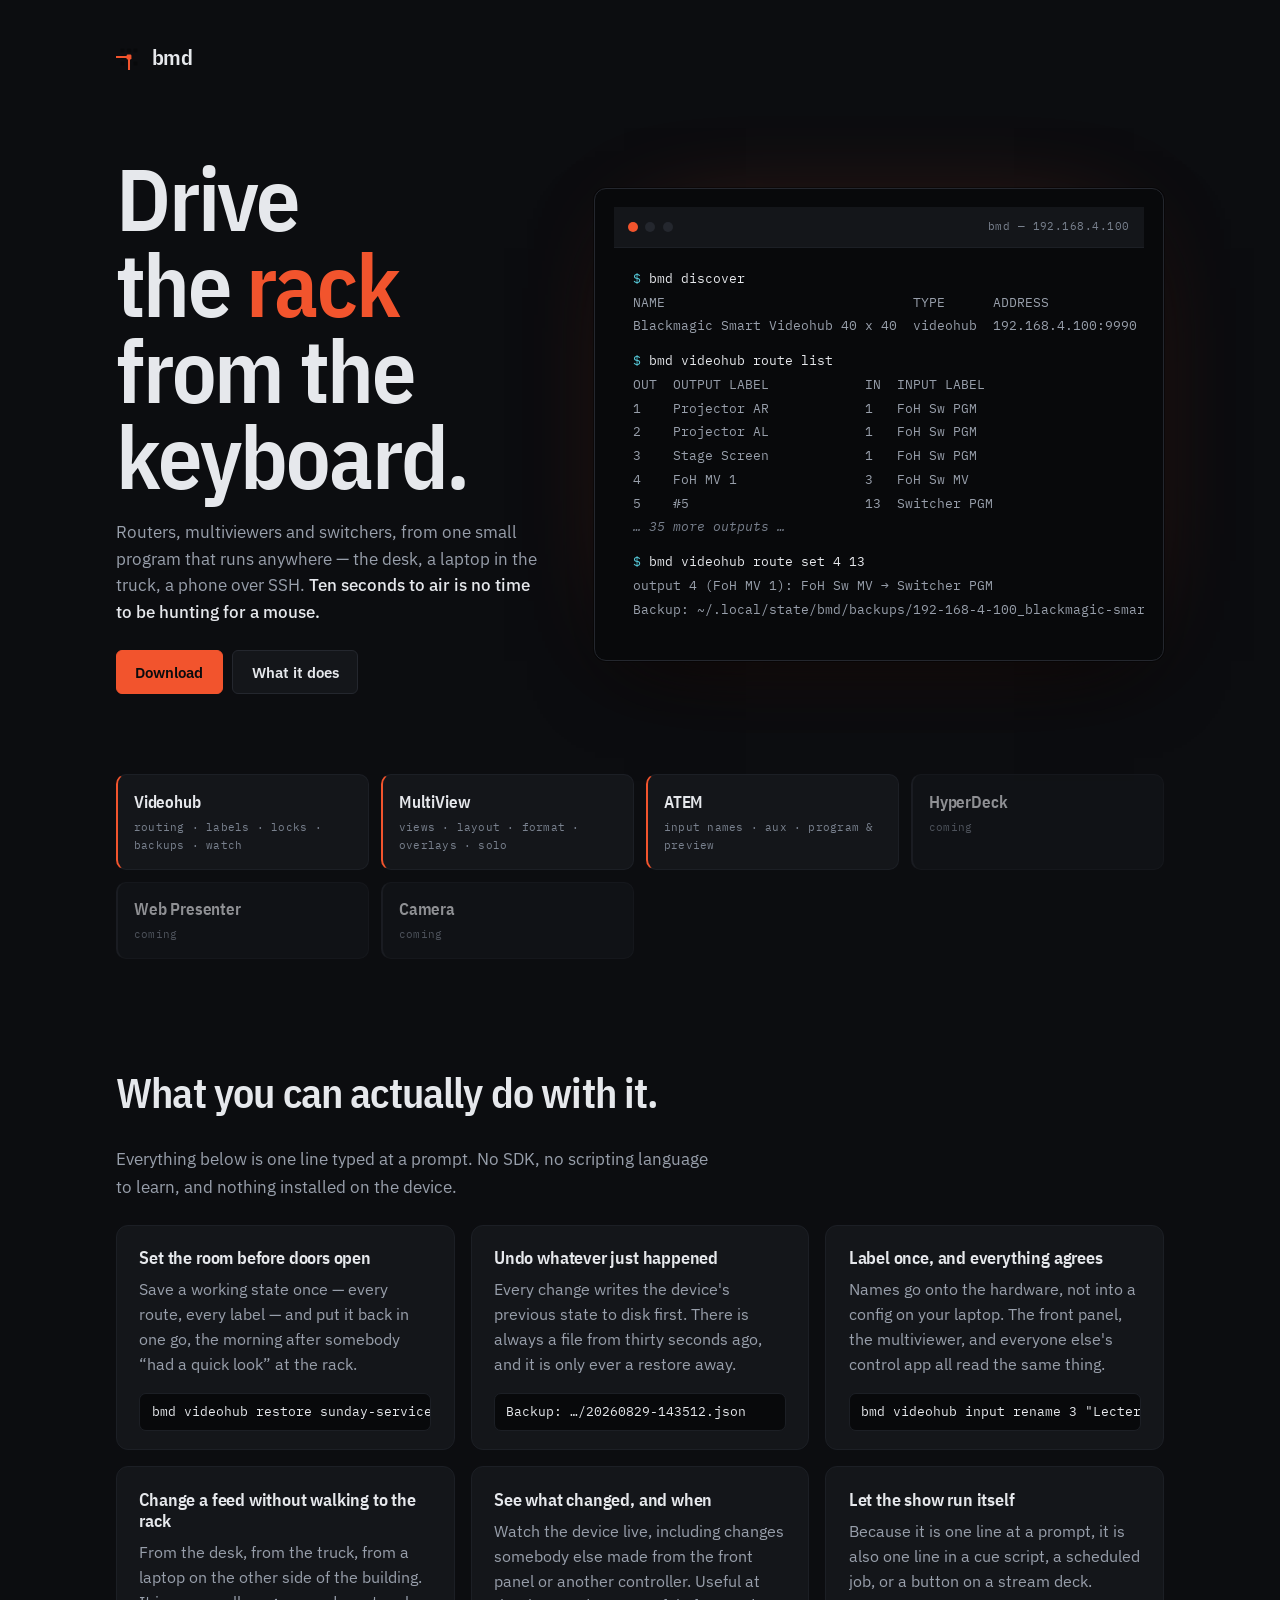
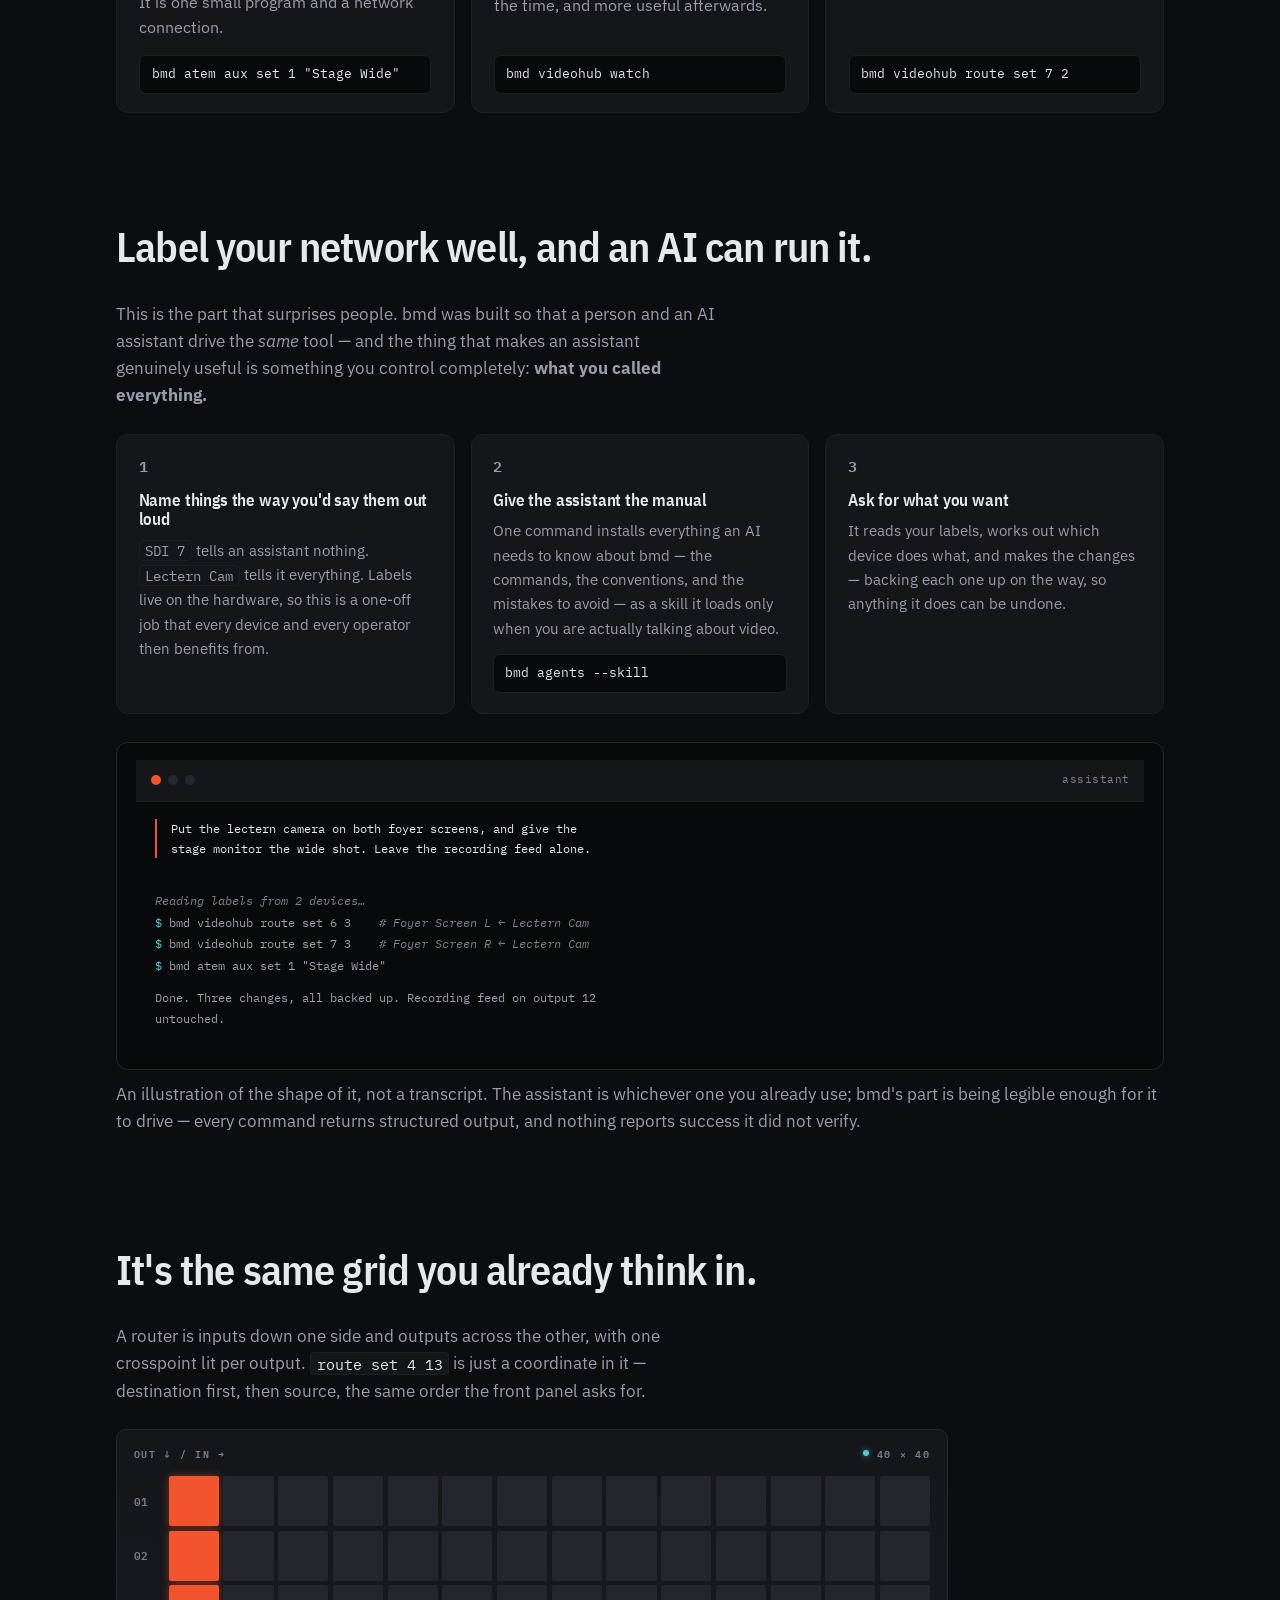
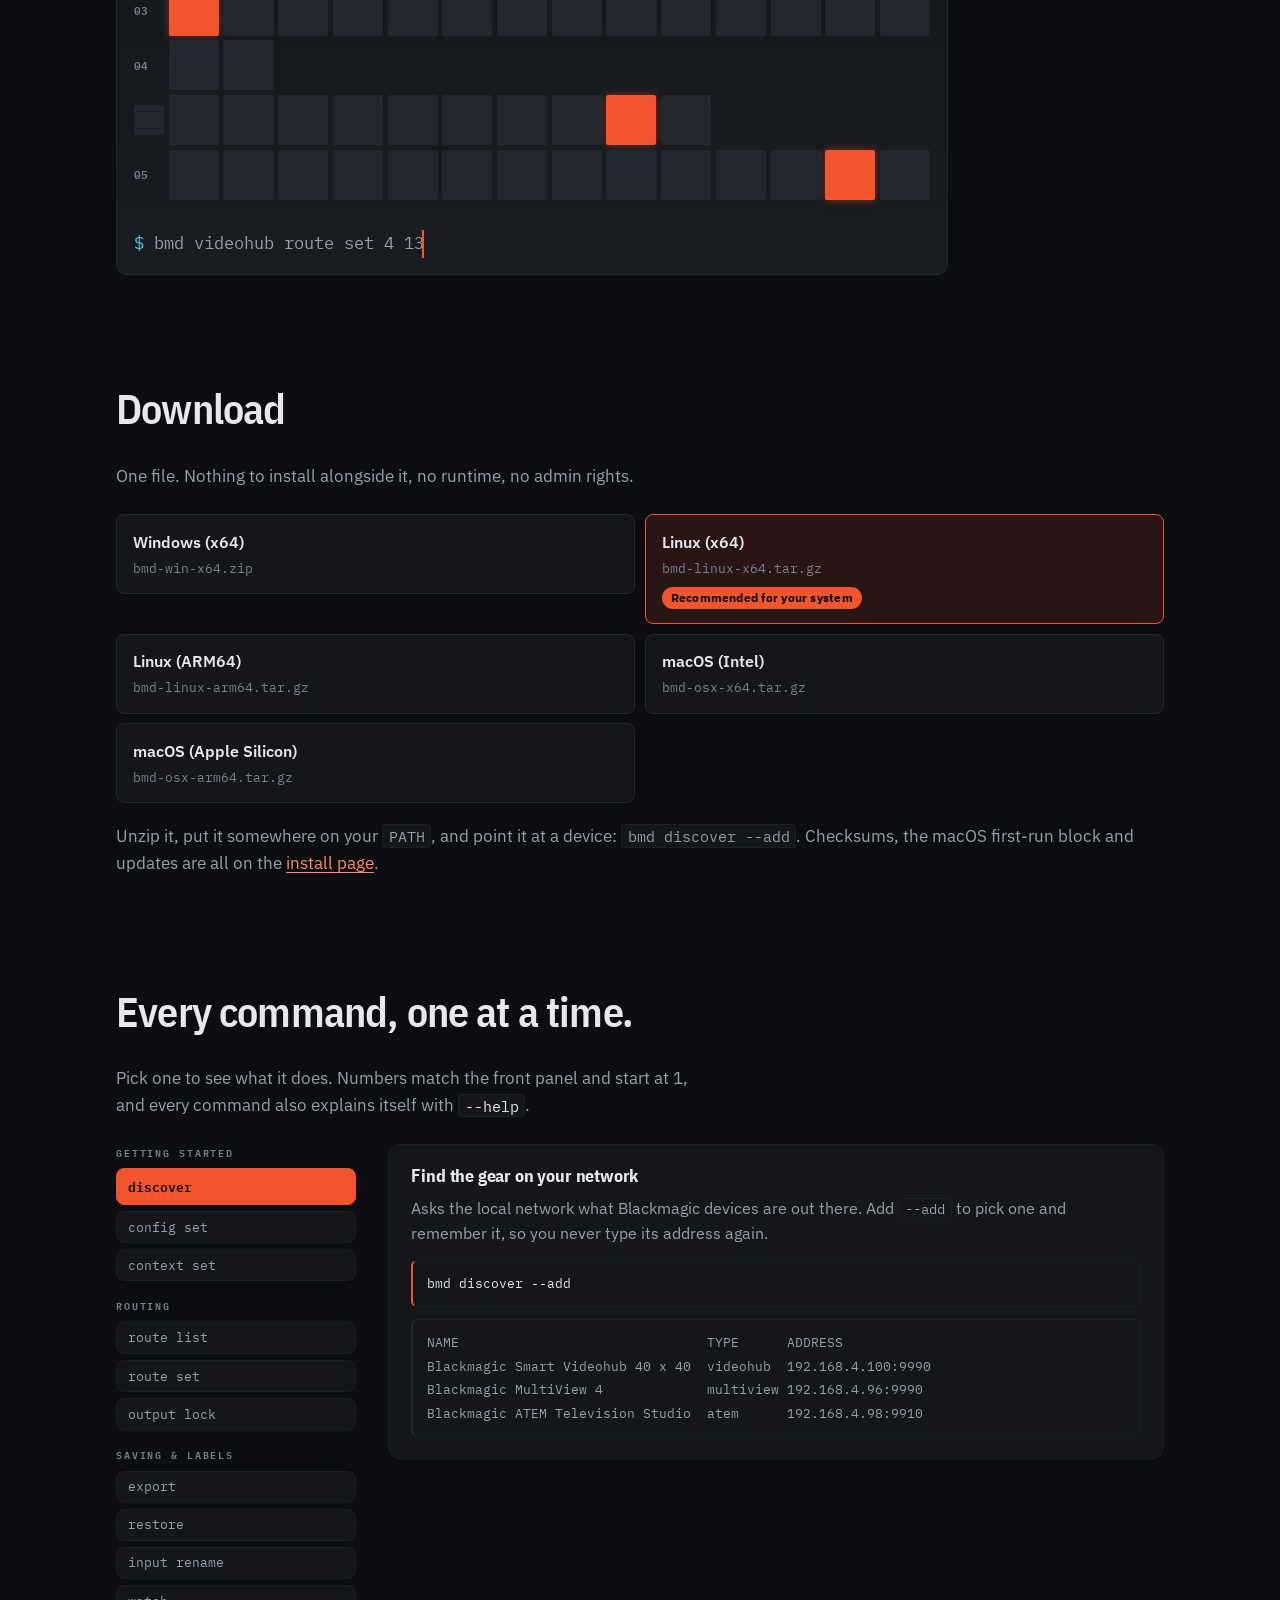
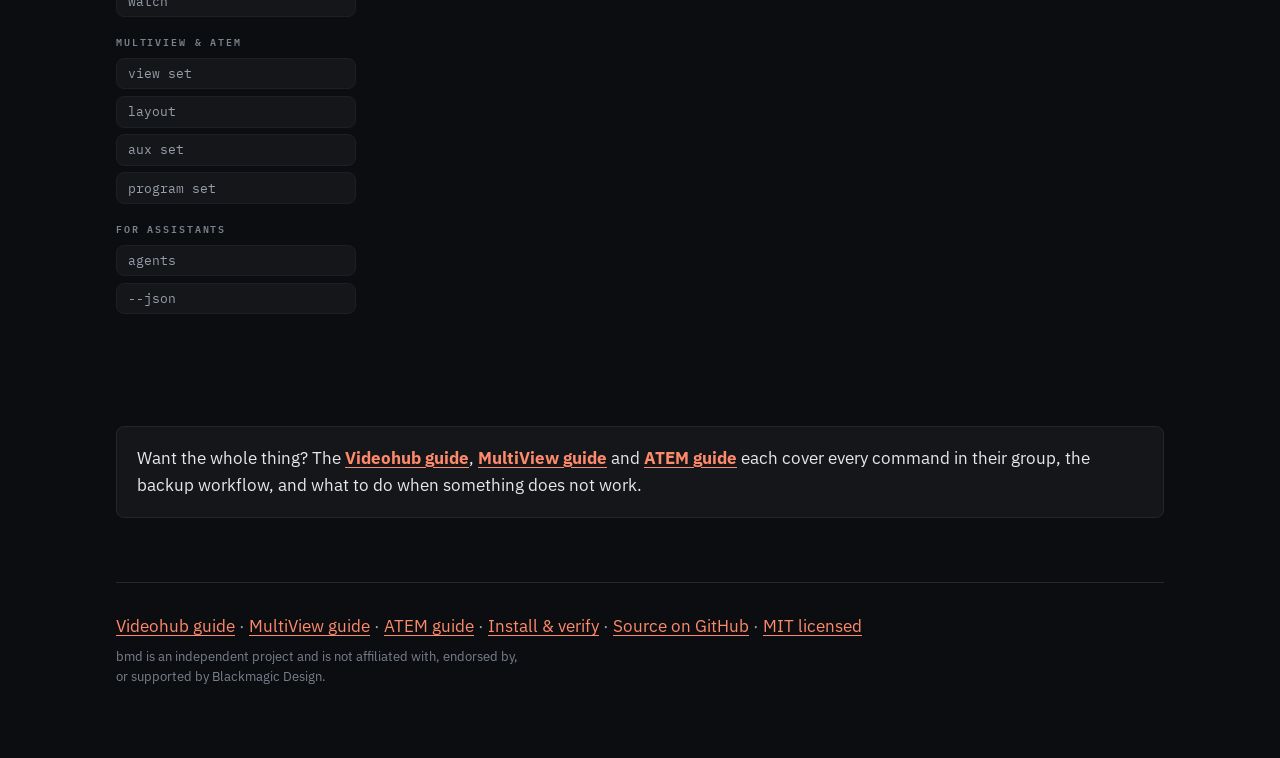
==== commit 8e178233: "docs(site): three more devices on the roadmap strip HyperDeck's label changes from "not yet" to "com" ====
--- a/site/index.html
+++ b/site/index.html
@@ -58,7 +58,9 @@
         <li class="is-ready"><b>Videohub</b><span>routing · labels · locks · backups · watch</span></li>
         <li class="is-ready"><b>MultiView</b><span>views · layout · format · overlays · solo</span></li>
         <li class="is-ready"><b>ATEM</b><span>input names · aux · program &amp; preview</span></li>
-        <li class="is-soon"><b>HyperDeck</b><span>not yet</span></li>
+        <li class="is-soon"><b>HyperDeck</b><span>coming</span></li>
+        <li class="is-soon"><b>Web Presenter</b><span>coming</span></li>
+        <li class="is-soon"><b>Camera</b><span>coming</span></li>
       </ul>
     </div>
   </header>
--- a/site/style.css
+++ b/site/style.css
@@ -978,7 +978,10 @@
   padding: 0;
   display: grid;
   gap: 0.75rem;
-  grid-template-columns: repeat(auto-fit, minmax(13rem, 1fr));
+  /* 15rem rather than 13 so a wide viewport breaks three-up: the three supported
+     devices land on the first row and the three still coming on the second,
+     which says the state of things faster than the hairlines alone do. */
+  grid-template-columns: repeat(auto-fit, minmax(15rem, 1fr));
 }
 
 .devices li {
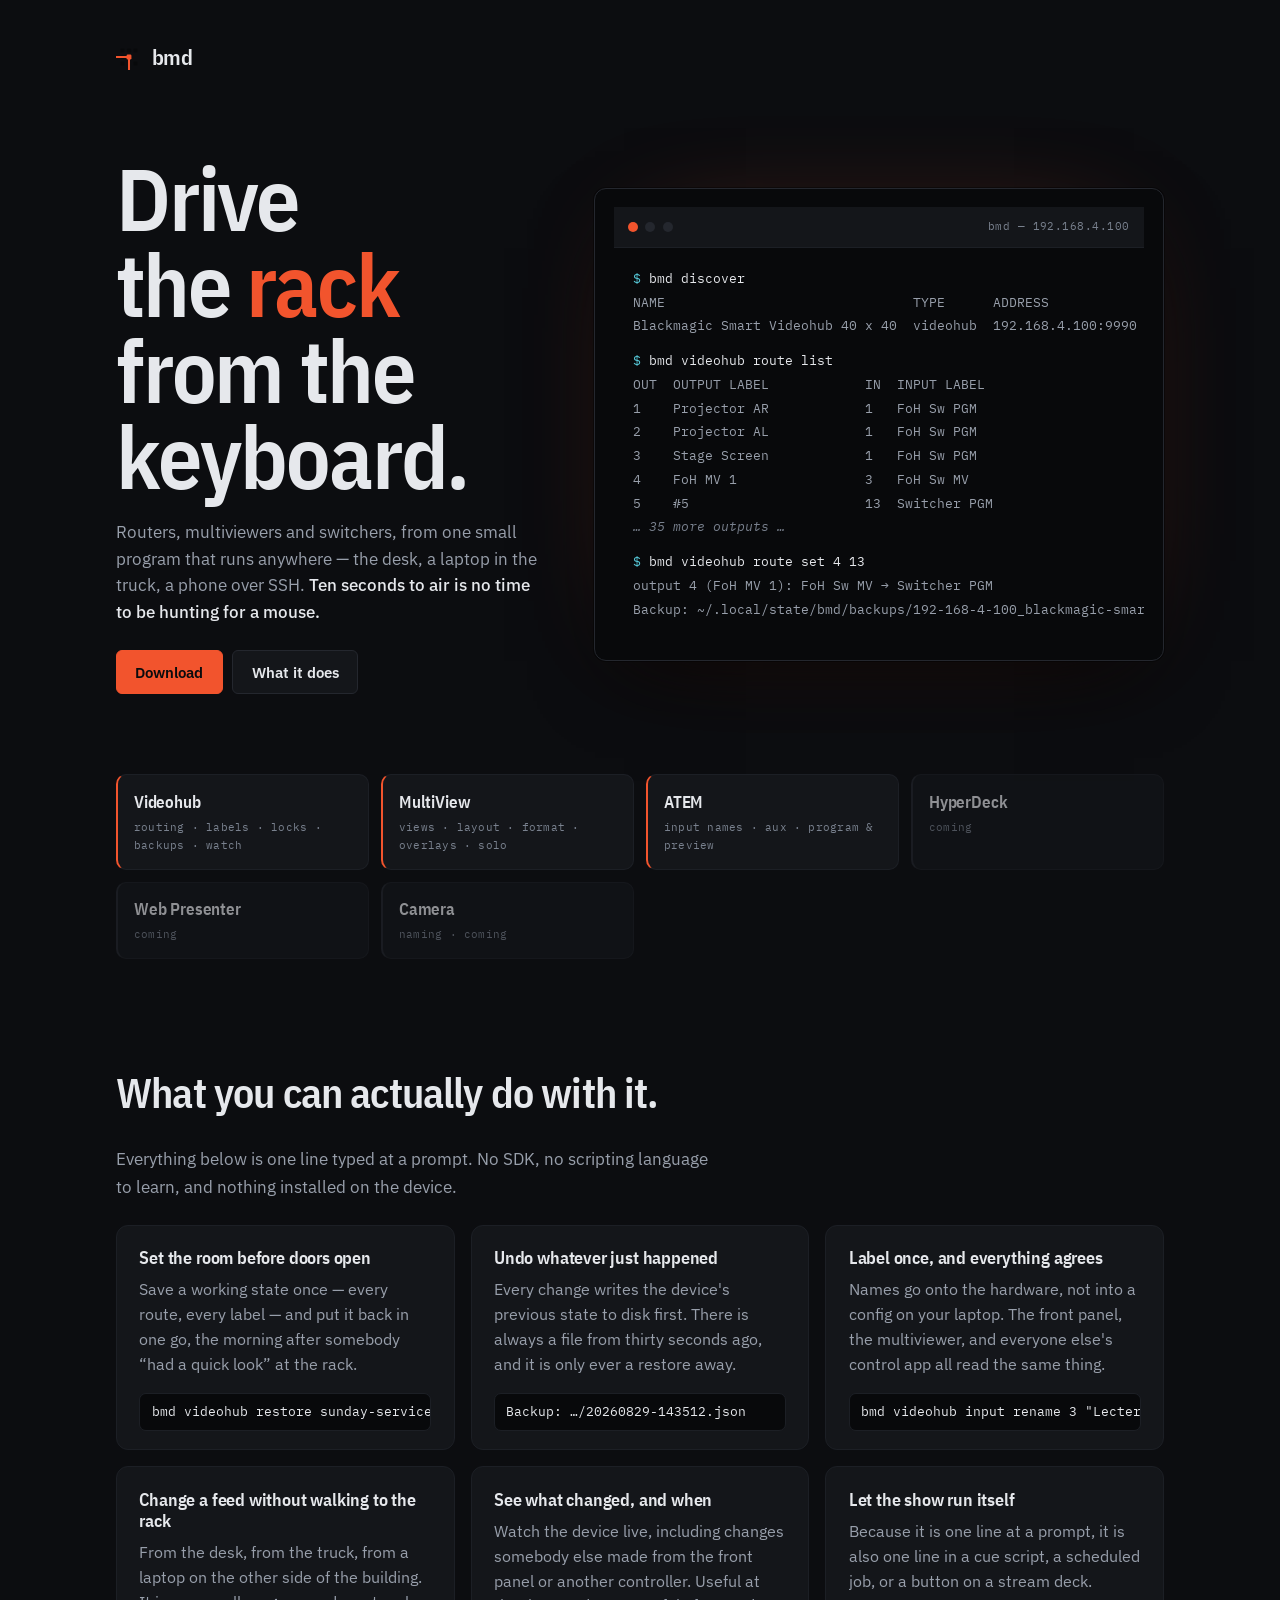
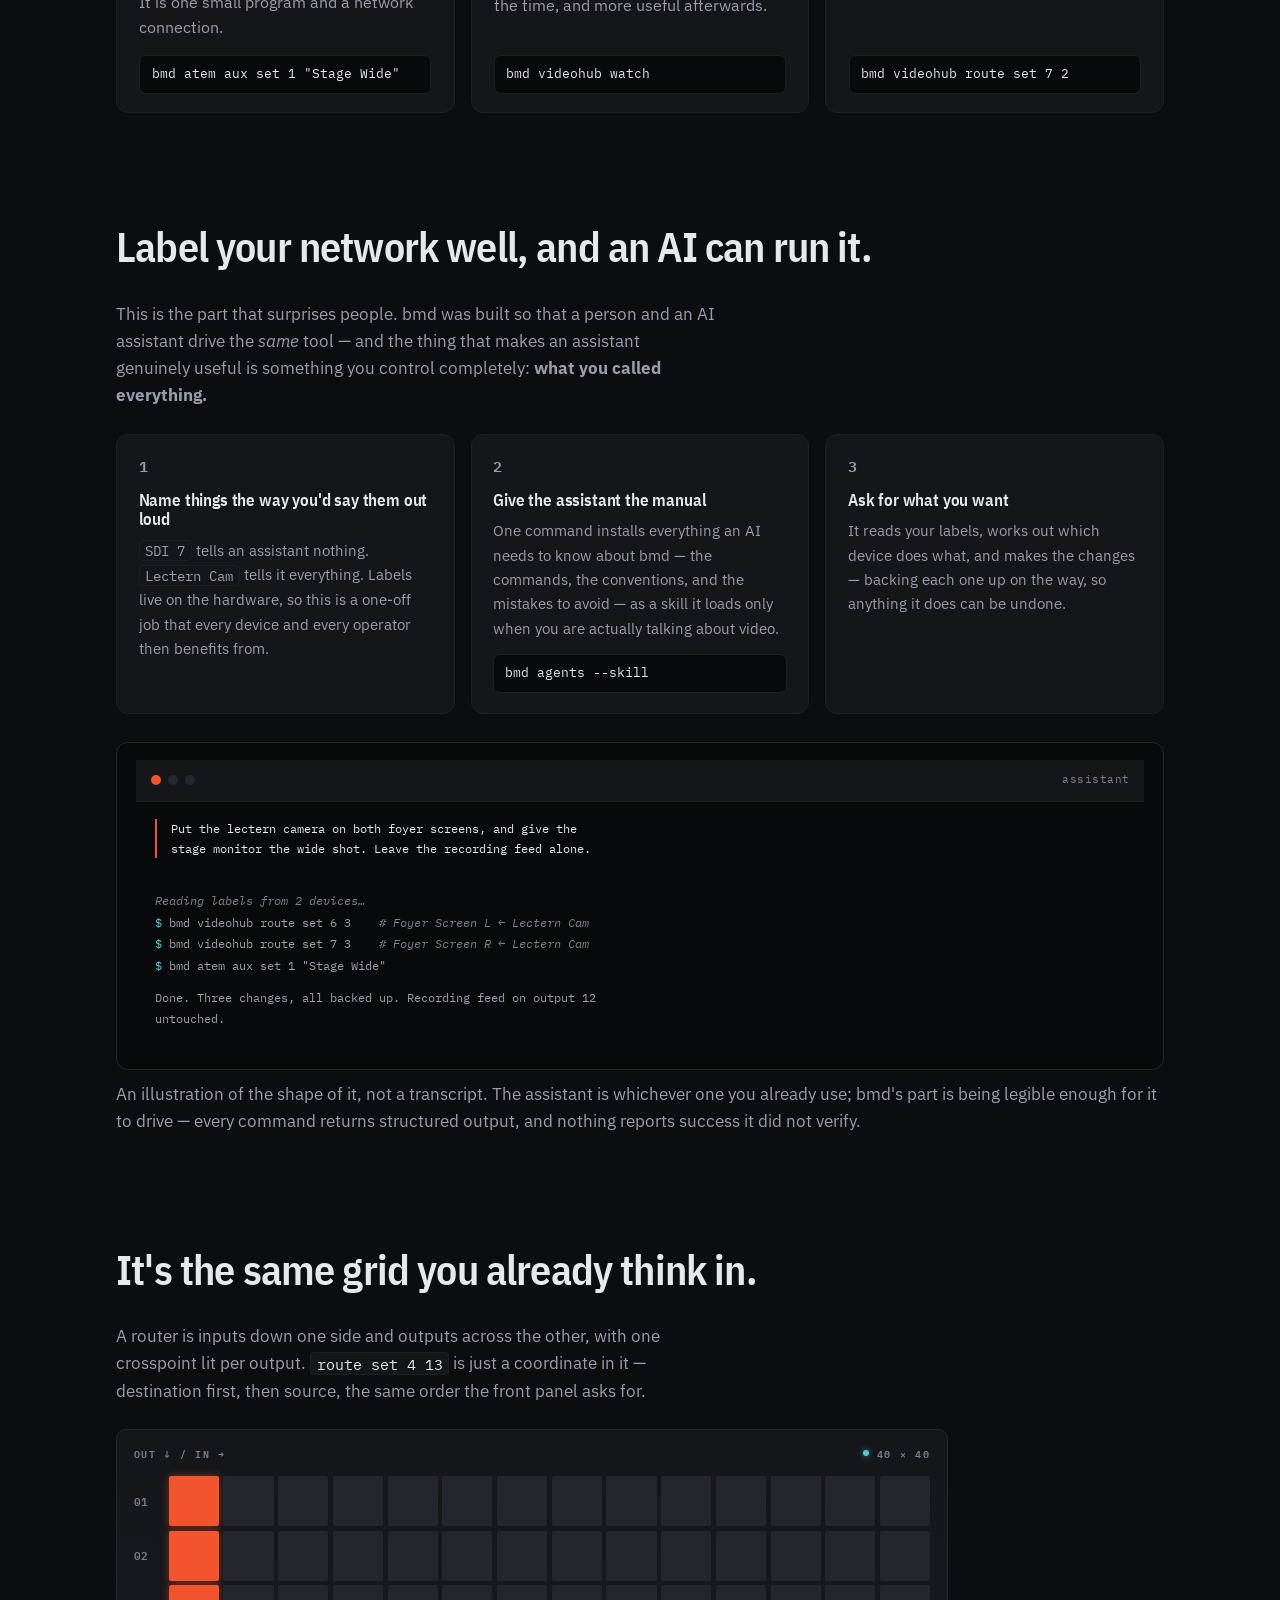
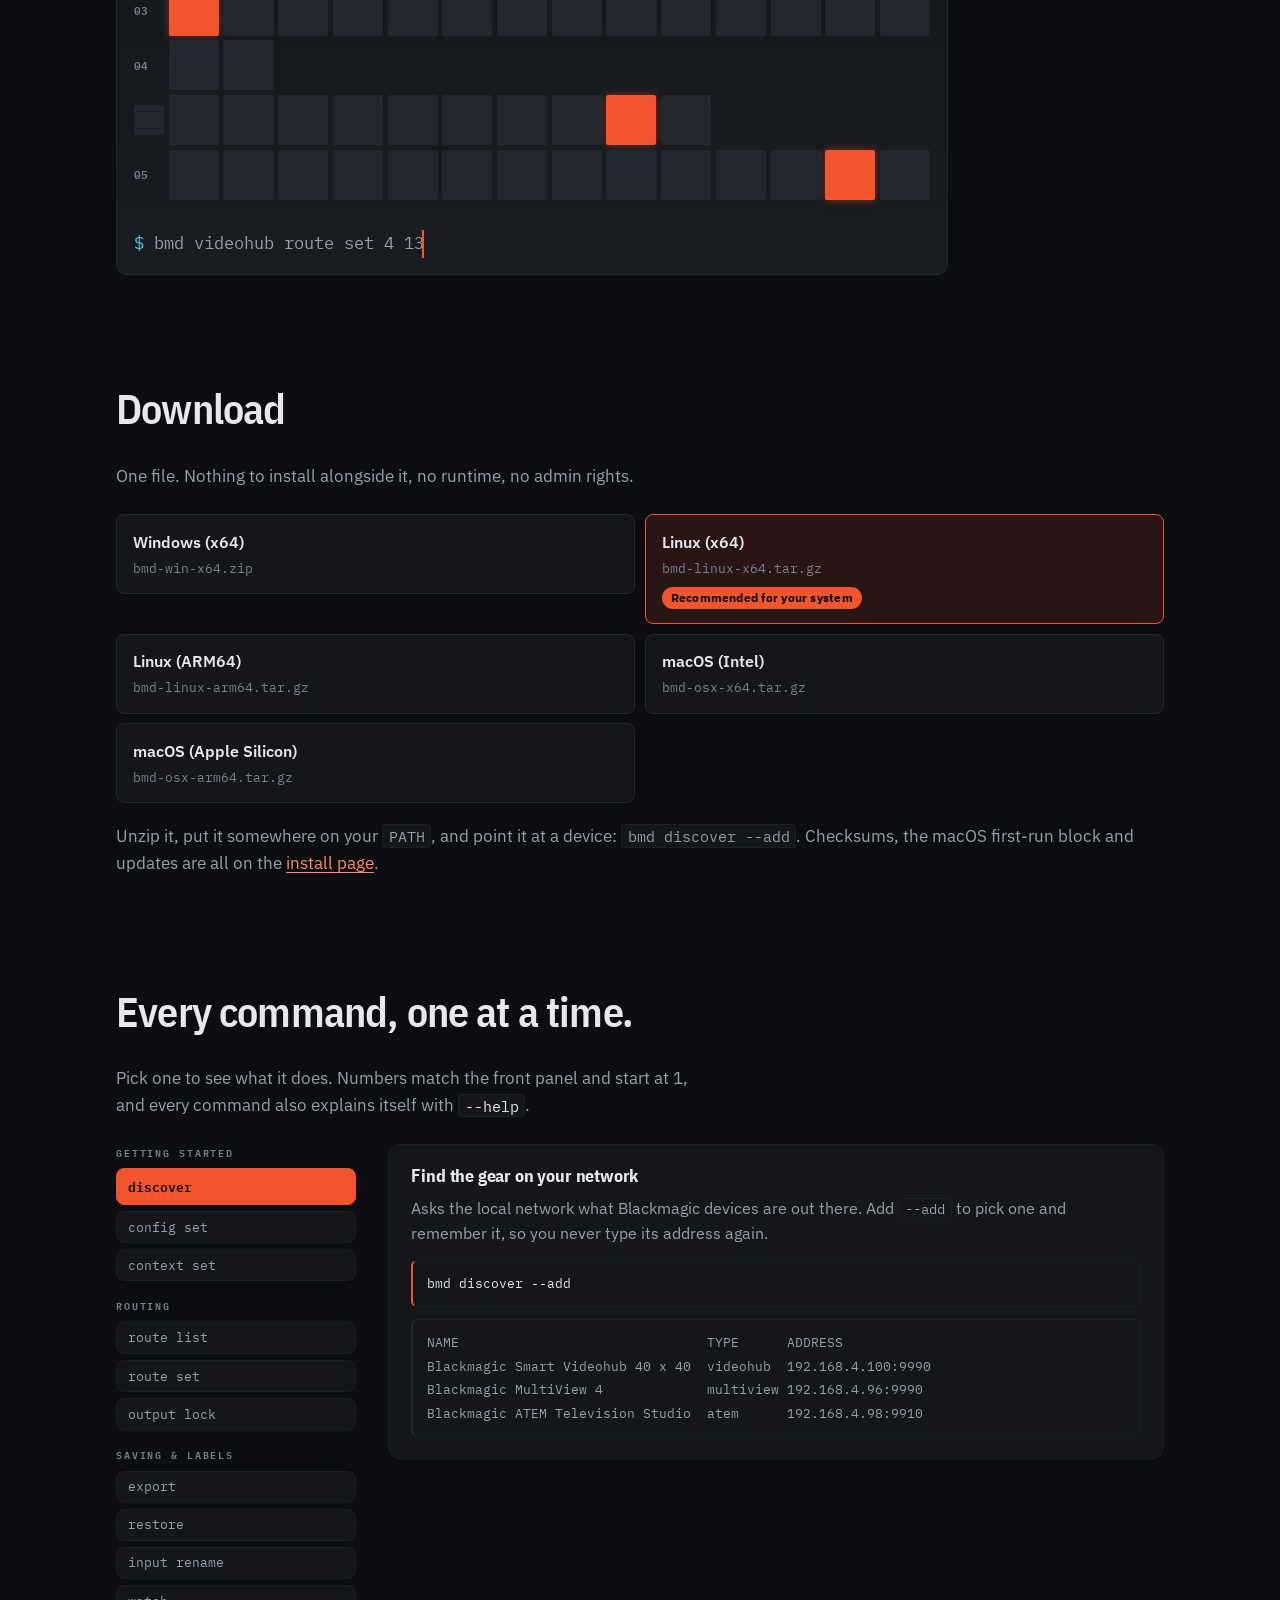
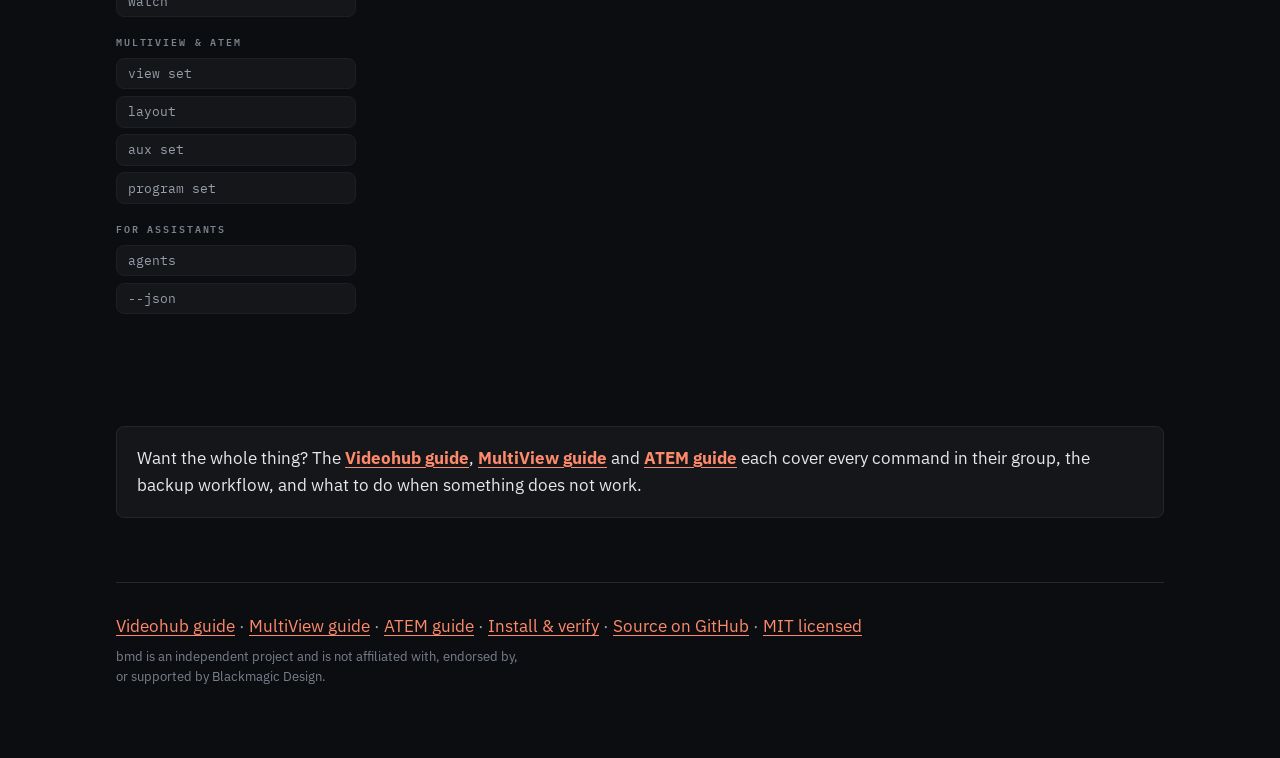
==== commit 3c5c5a0e: "docs: camera work is naming, not control Correcting what I wrote yesterday. "Camera control ... driv" ====
--- a/site/index.html
+++ b/site/index.html
@@ -60,7 +60,7 @@
         <li class="is-ready"><b>ATEM</b><span>input names · aux · program &amp; preview</span></li>
         <li class="is-soon"><b>HyperDeck</b><span>coming</span></li>
         <li class="is-soon"><b>Web Presenter</b><span>coming</span></li>
-        <li class="is-soon"><b>Camera</b><span>coming</span></li>
+        <li class="is-soon"><b>Camera</b><span>naming · coming</span></li>
       </ul>
     </div>
   </header>
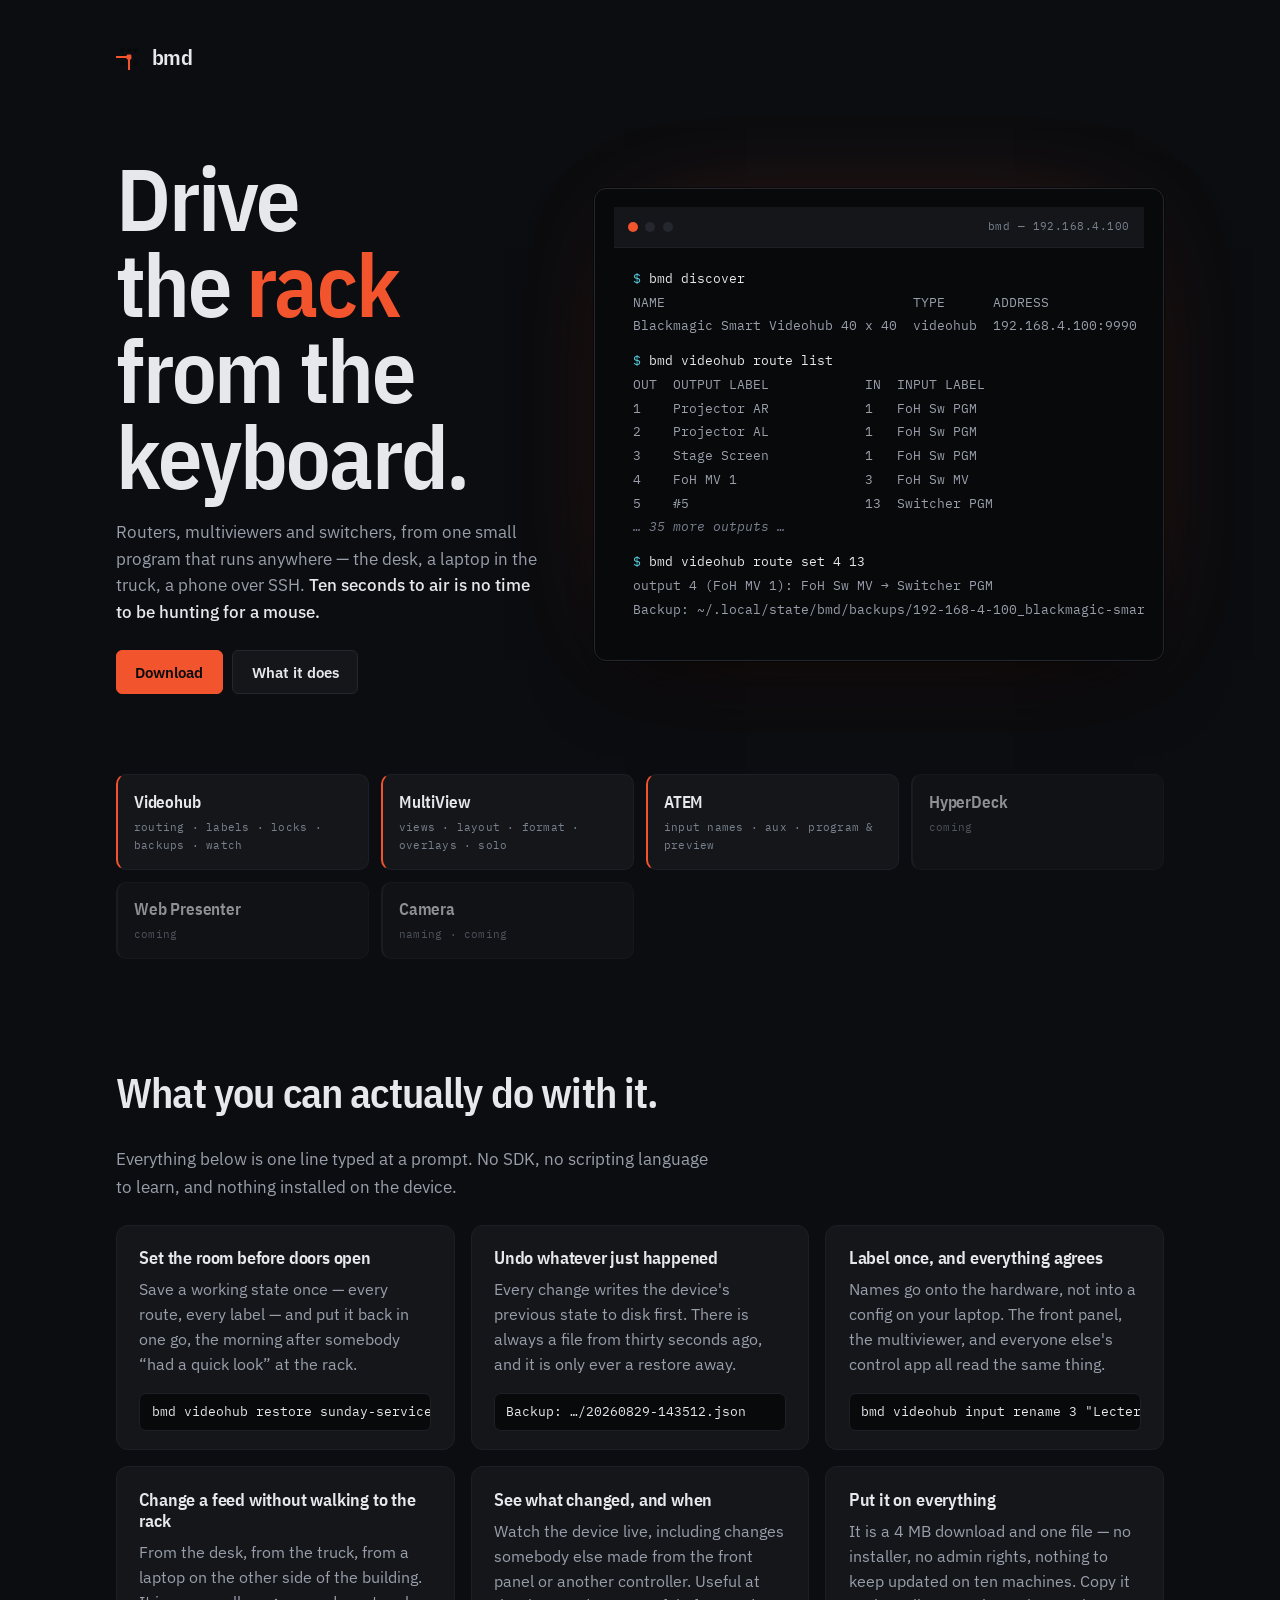
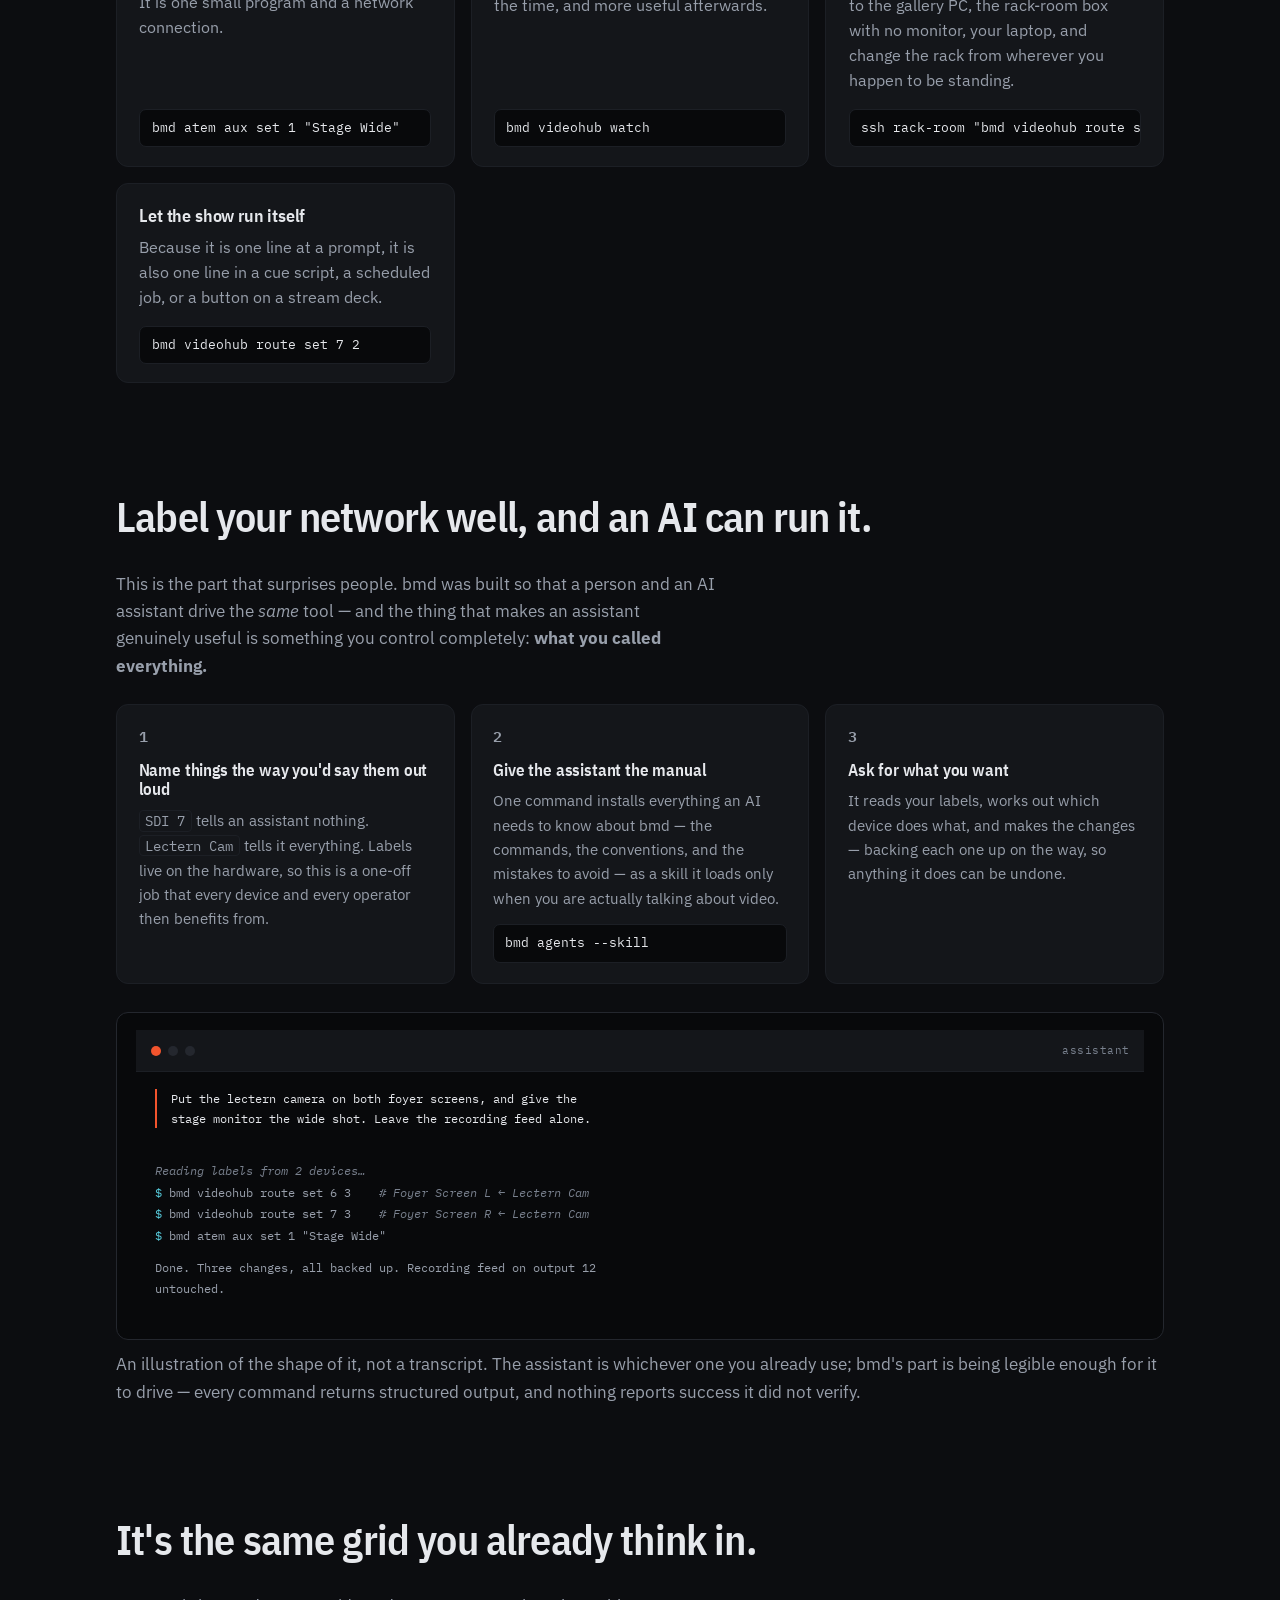
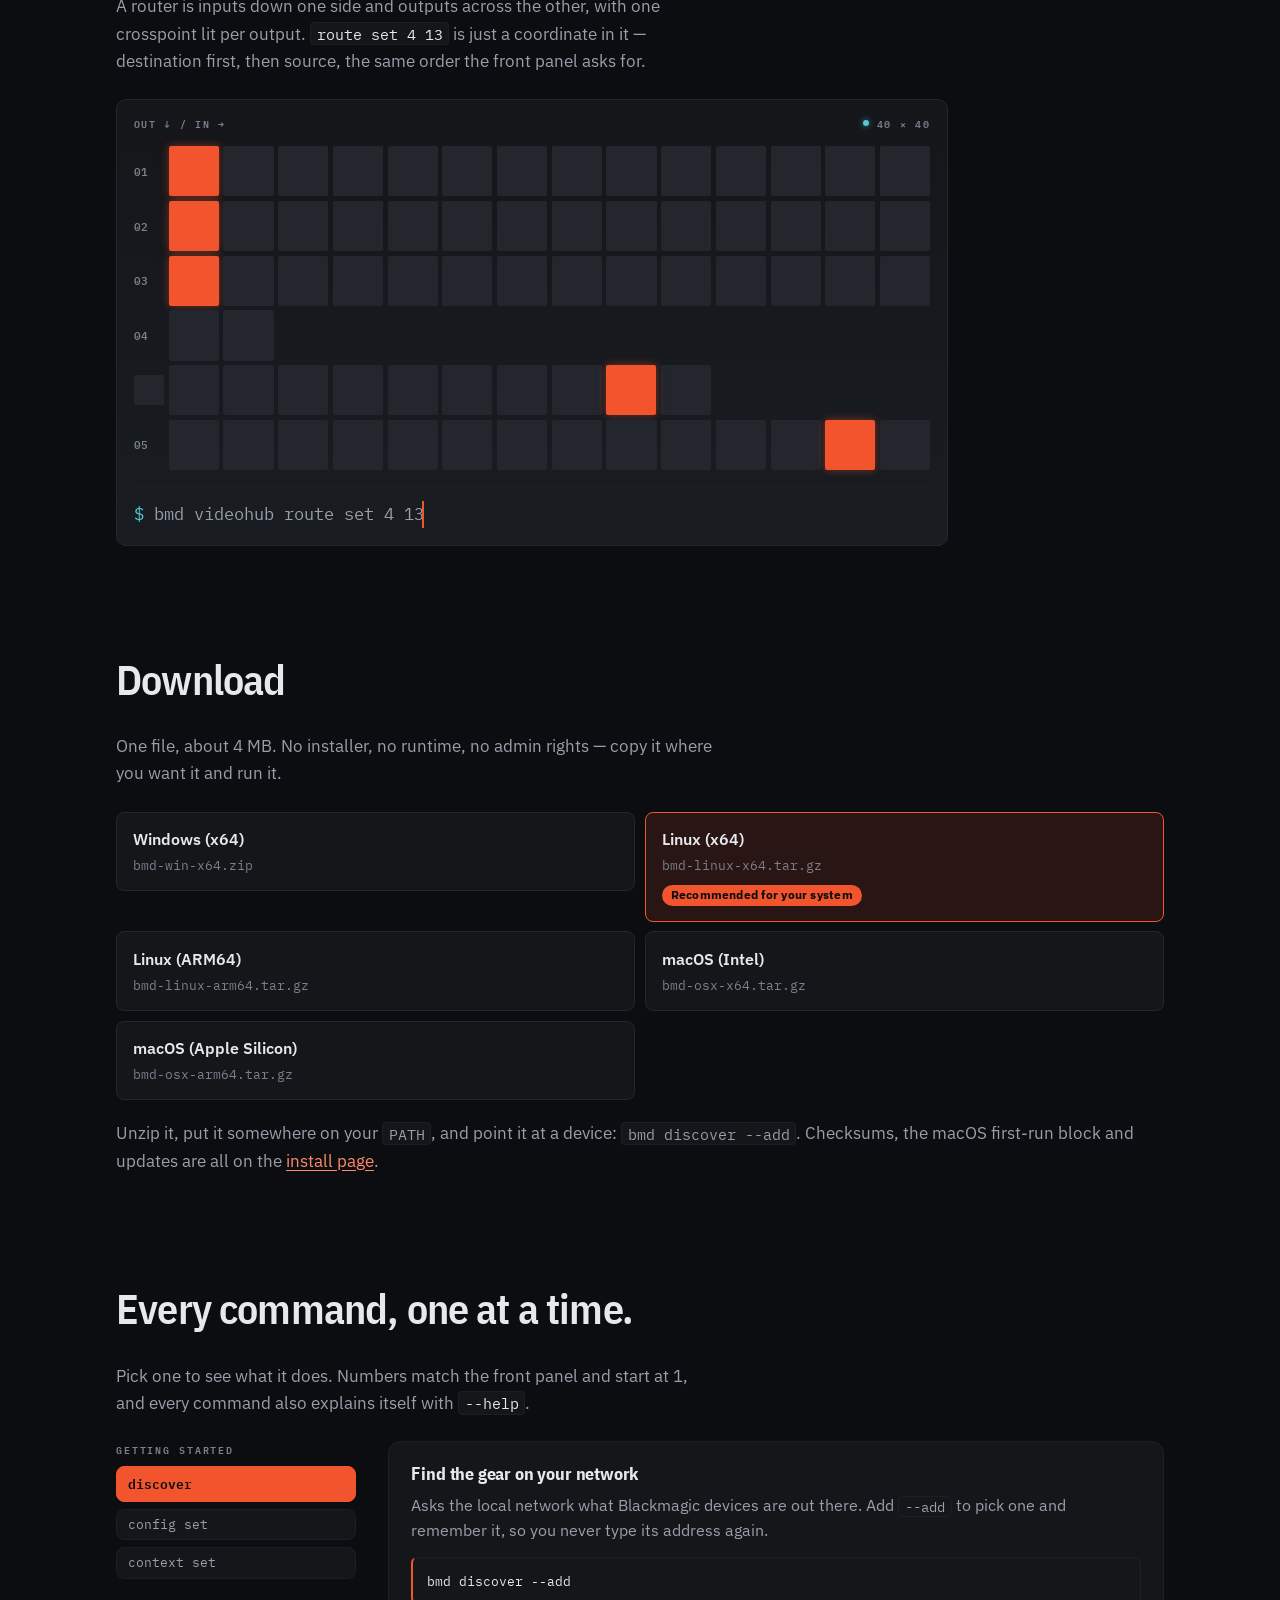
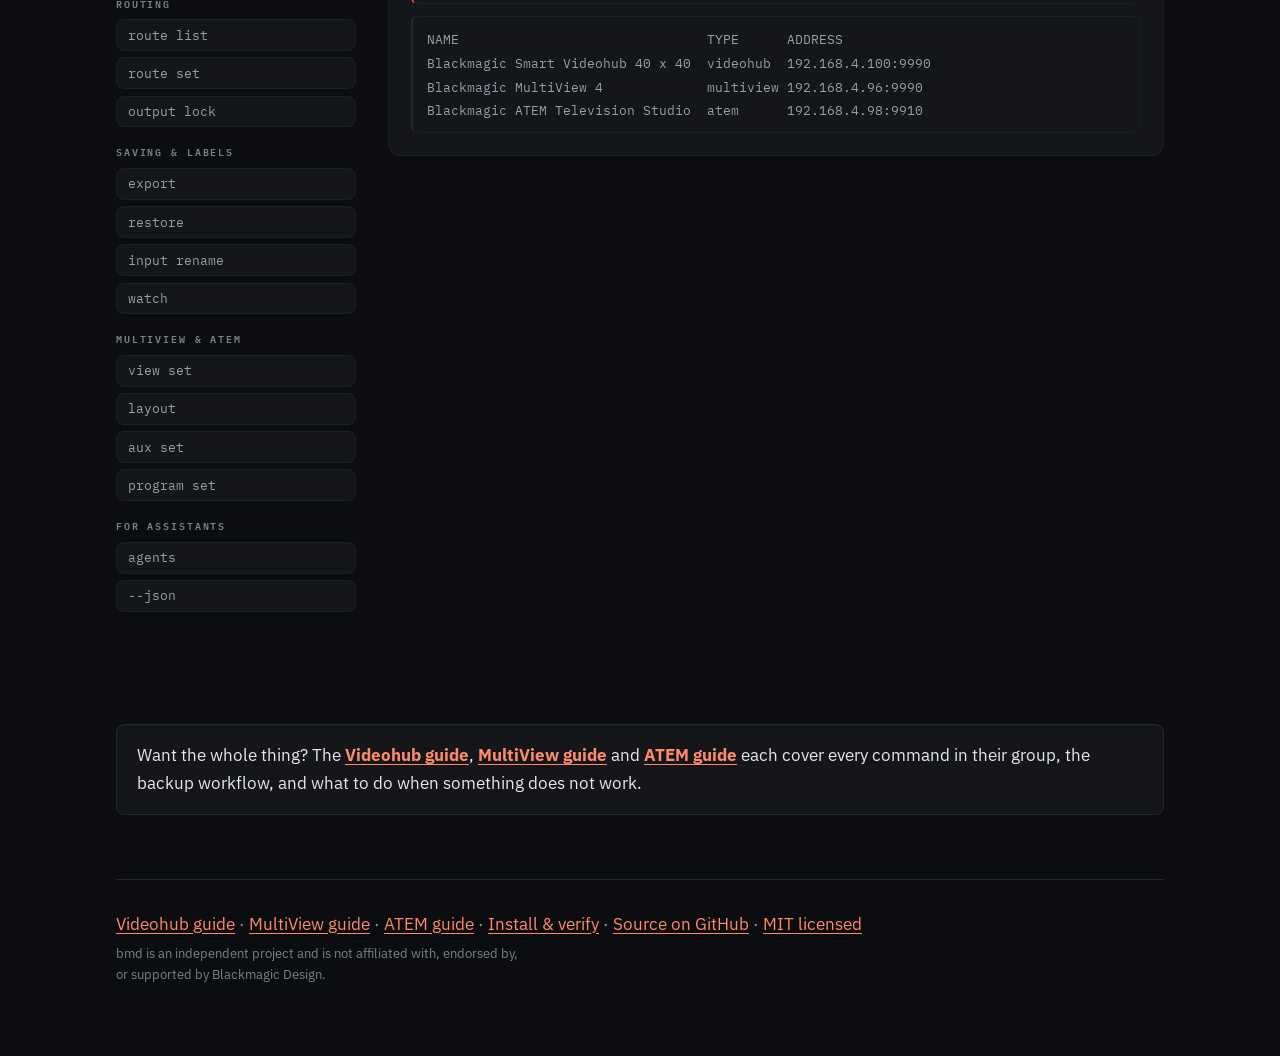
==== commit 3f6f0bea: "docs(site): say that one file goes everywhere The page never made the practical argument for a small" ====
--- a/site/index.html
+++ b/site/index.html
@@ -114,6 +114,15 @@
         <p class="outcome-cmd"><code>bmd videohub watch</code></p>
       </li>
       <li>
+        <h3>Put it on everything</h3>
+        <p>
+          It is a 4&nbsp;MB download and one file — no installer, no admin rights, nothing to
+          keep updated on ten machines. Copy it to the gallery PC, the rack-room box with no
+          monitor, your laptop, and change the rack from wherever you happen to be standing.
+        </p>
+        <p class="outcome-cmd"><code>ssh rack-room "bmd videohub route set 4 13"</code></p>
+      </li>
+      <li>
         <h3>Let the show run itself</h3>
         <p>
           Because it is one line at a prompt, it is also one line in a cue script, a scheduled
@@ -215,7 +224,8 @@
   <section id="download">
     <h2>Download</h2>
     <p class="section-lede">
-      One file. Nothing to install alongside it, no runtime, no admin rights.
+      One file, about 4&nbsp;MB. No installer, no runtime, no admin rights — copy it where you
+      want it and run it.
     </p>
     <ul class="downloads">
       <li>
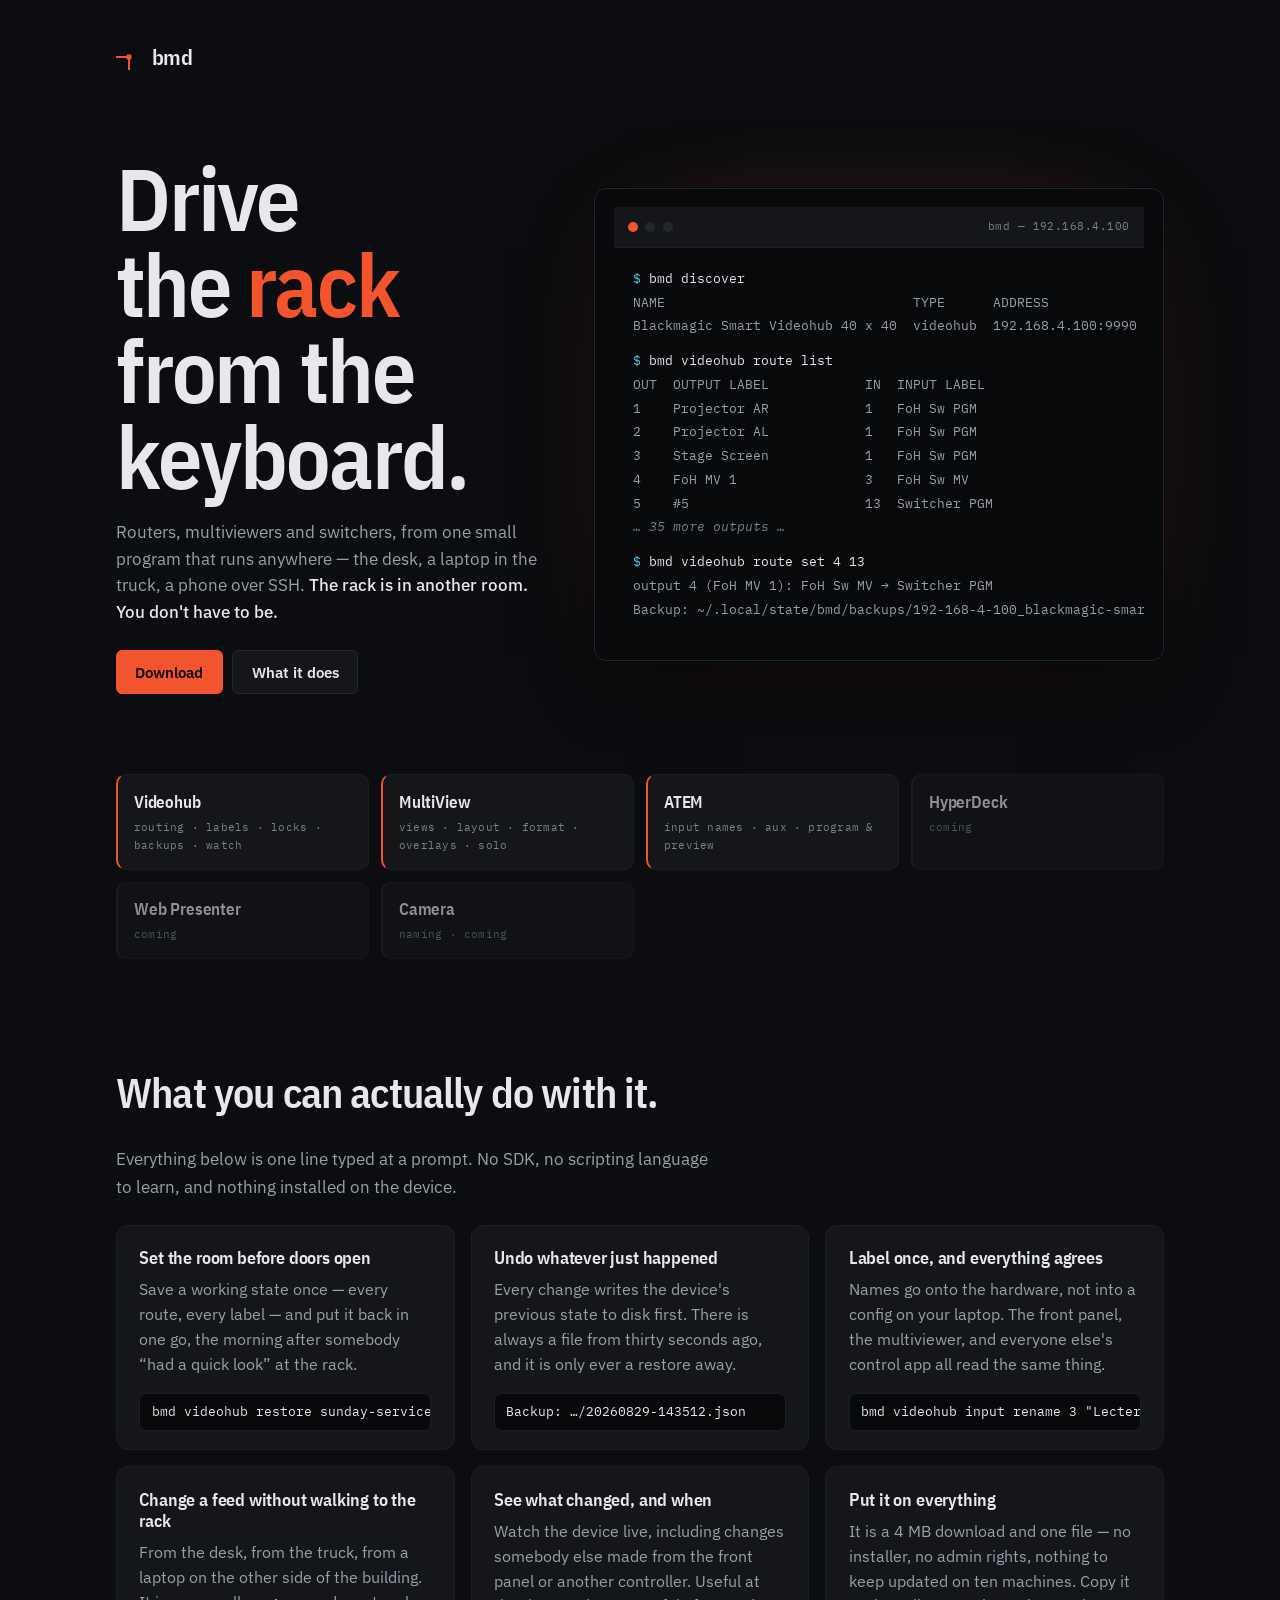
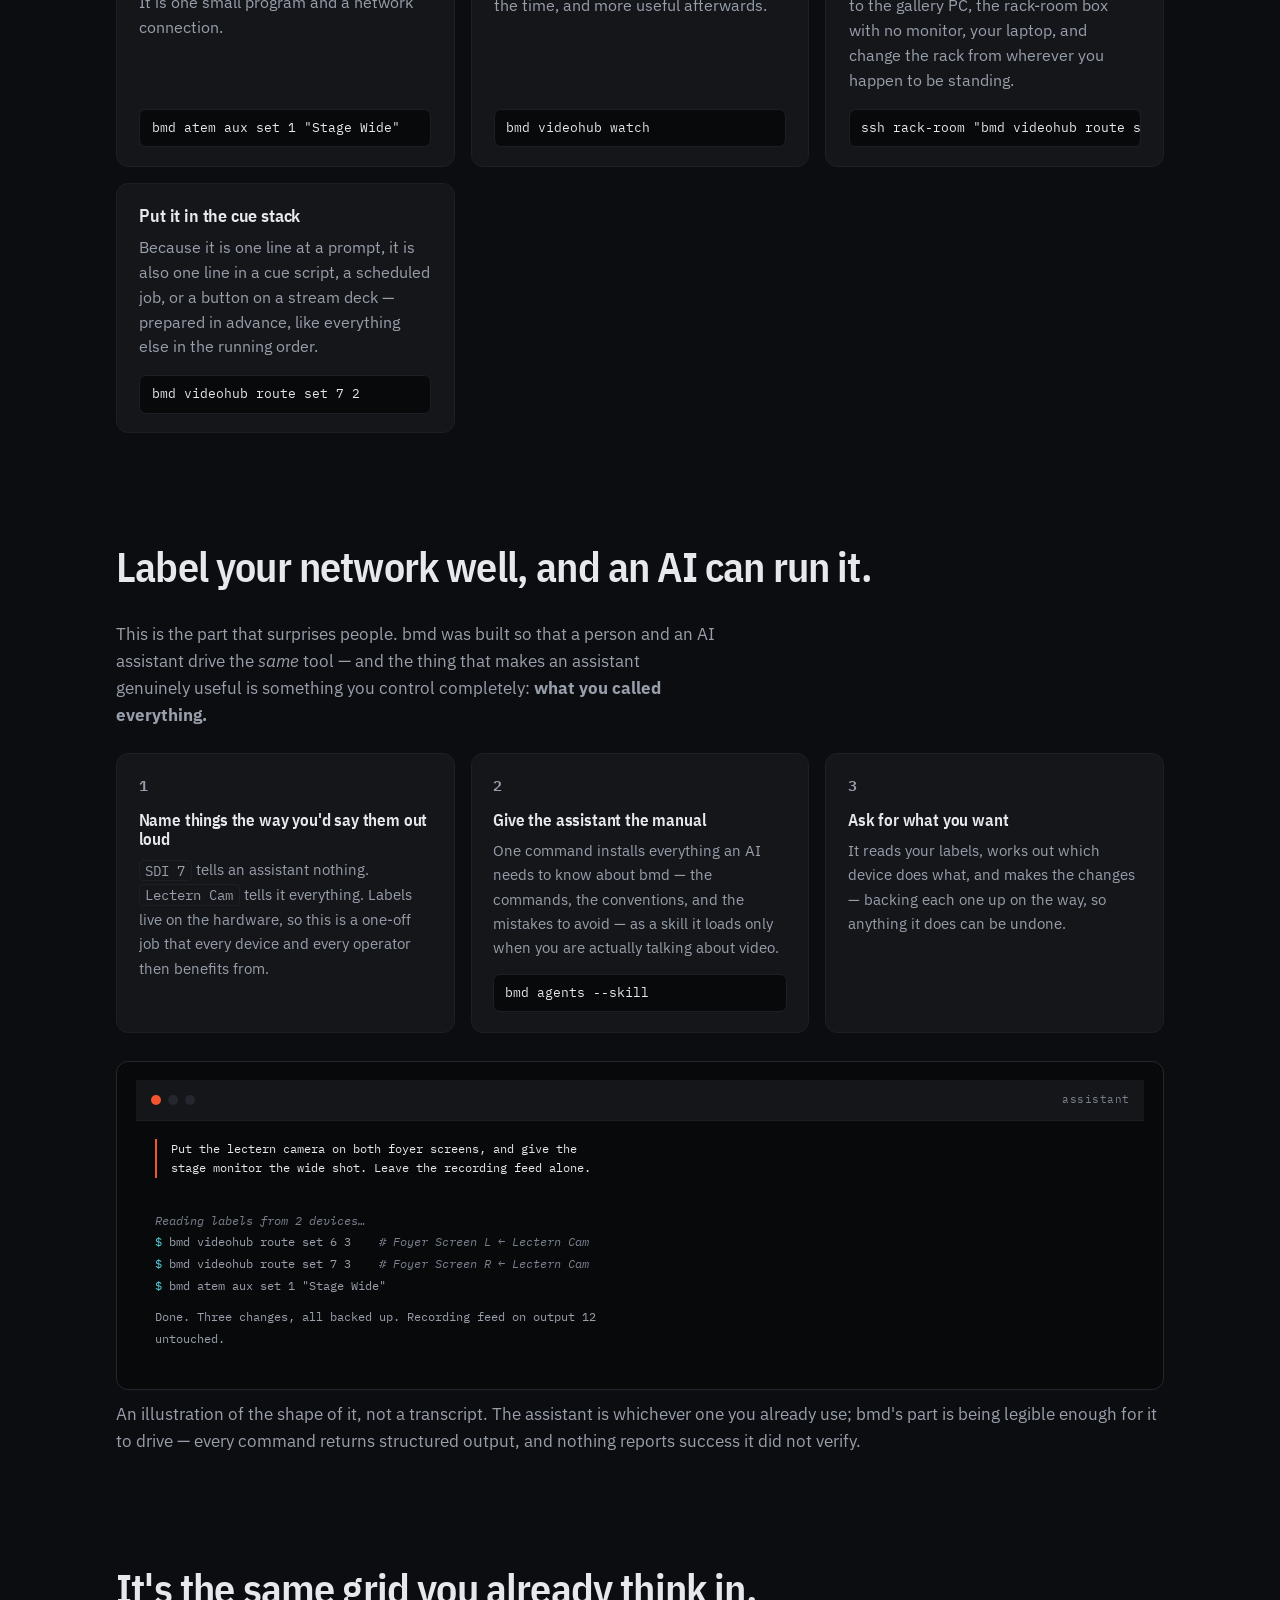
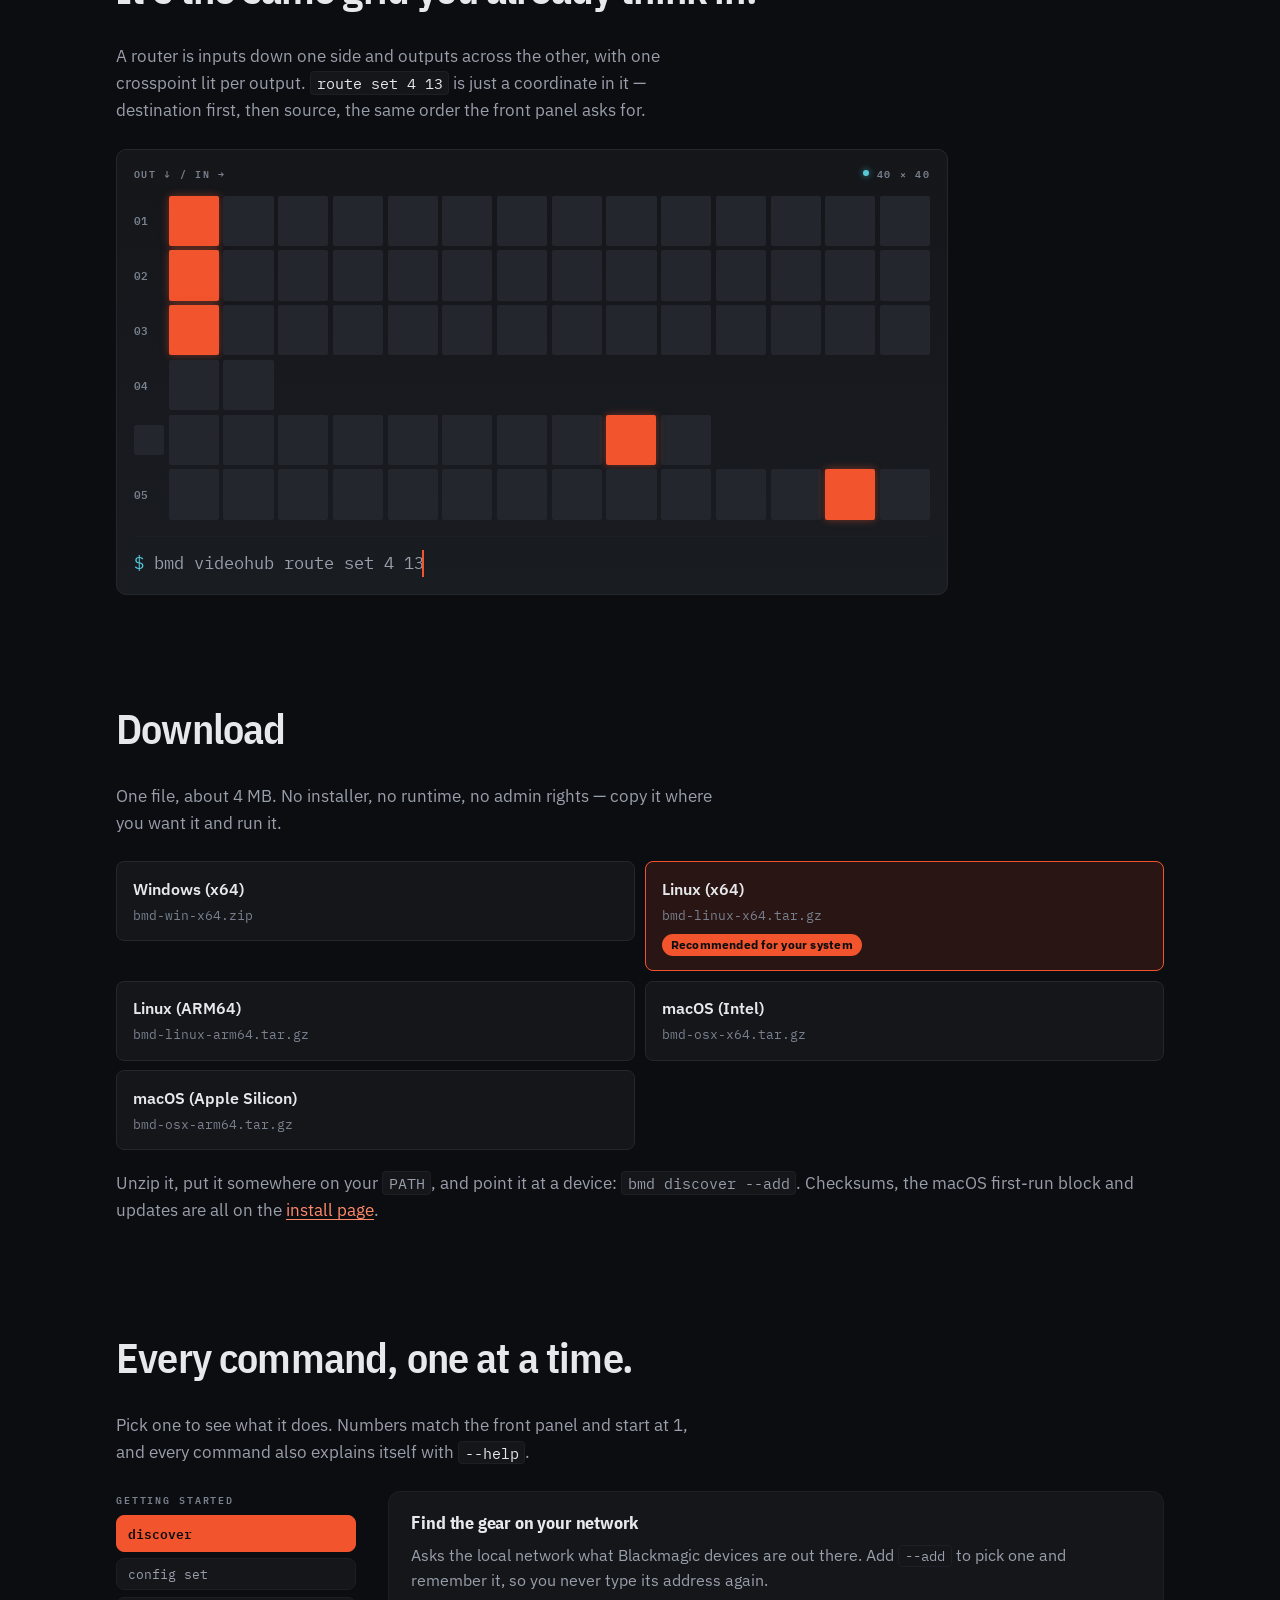
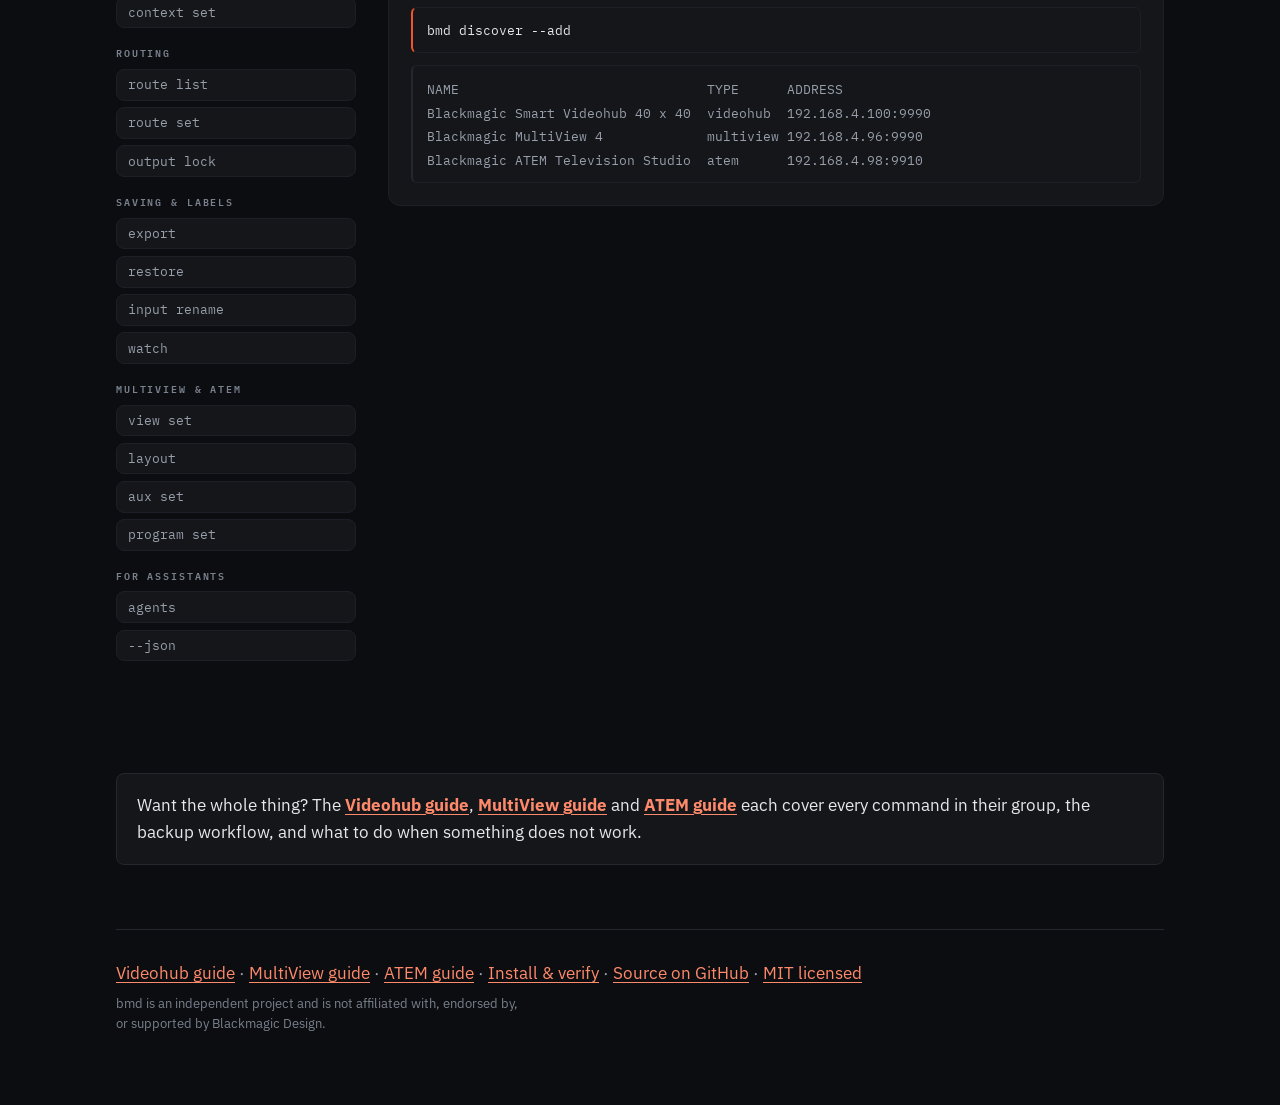
==== commit af927197: "copy(site): drop a line that endorsed a badly-run show "Ten seconds to air is no time to be hunting " ====
--- a/site/index.html
+++ b/site/index.html
@@ -24,7 +24,7 @@
         <p class="lede">
           Routers, multiviewers and switchers, from one small program that runs anywhere —
           the desk, a laptop in the truck, a phone over SSH.
-          <strong>Ten seconds to air is no time to be hunting for a mouse.</strong>
+          <strong>The rack is in another room. You don't have to be.</strong>
         </p>
 
         <div class="cta-row">
@@ -123,10 +123,11 @@
         <p class="outcome-cmd"><code>ssh rack-room "bmd videohub route set 4 13"</code></p>
       </li>
       <li>
-        <h3>Let the show run itself</h3>
+        <h3>Put it in the cue stack</h3>
         <p>
           Because it is one line at a prompt, it is also one line in a cue script, a scheduled
-          job, or a button on a stream deck.
+          job, or a button on a stream deck — prepared in advance, like everything else in the
+          running order.
         </p>
         <p class="outcome-cmd"><code>bmd videohub route set 7 2</code></p>
       </li>
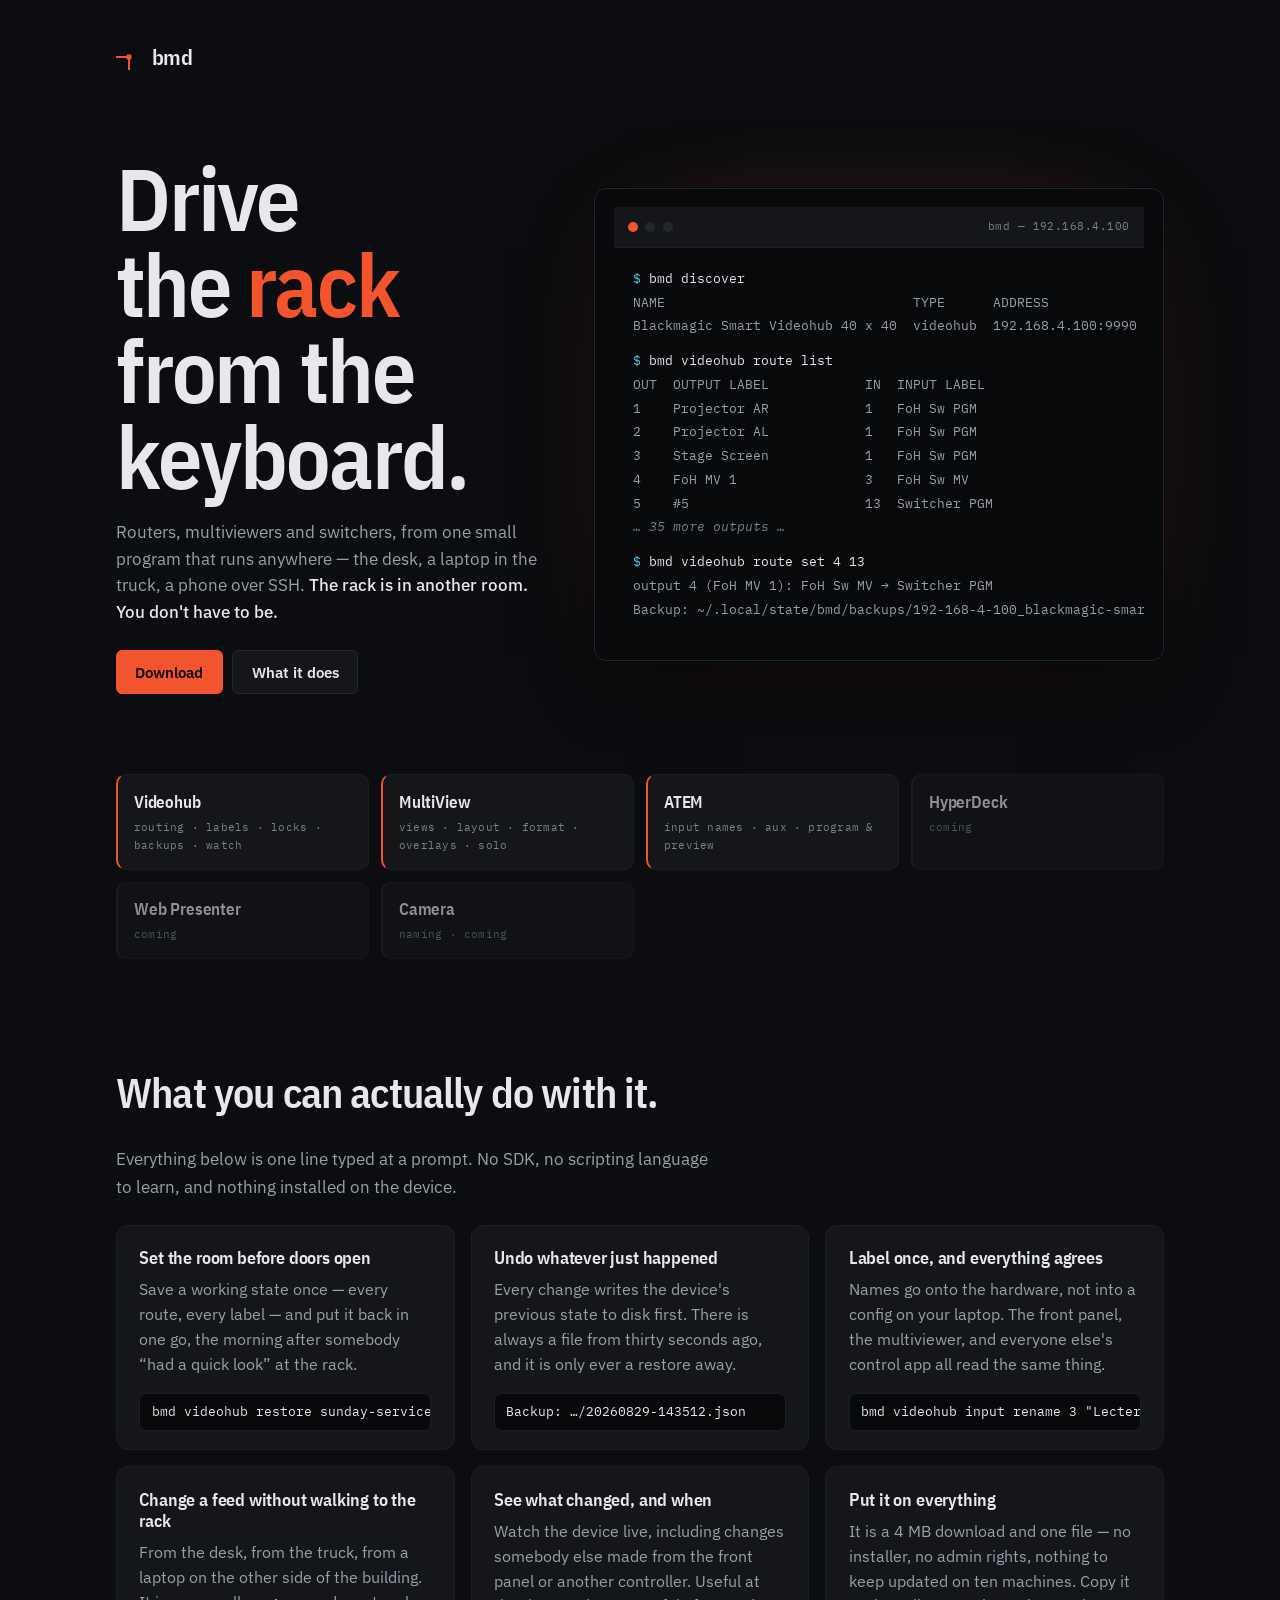
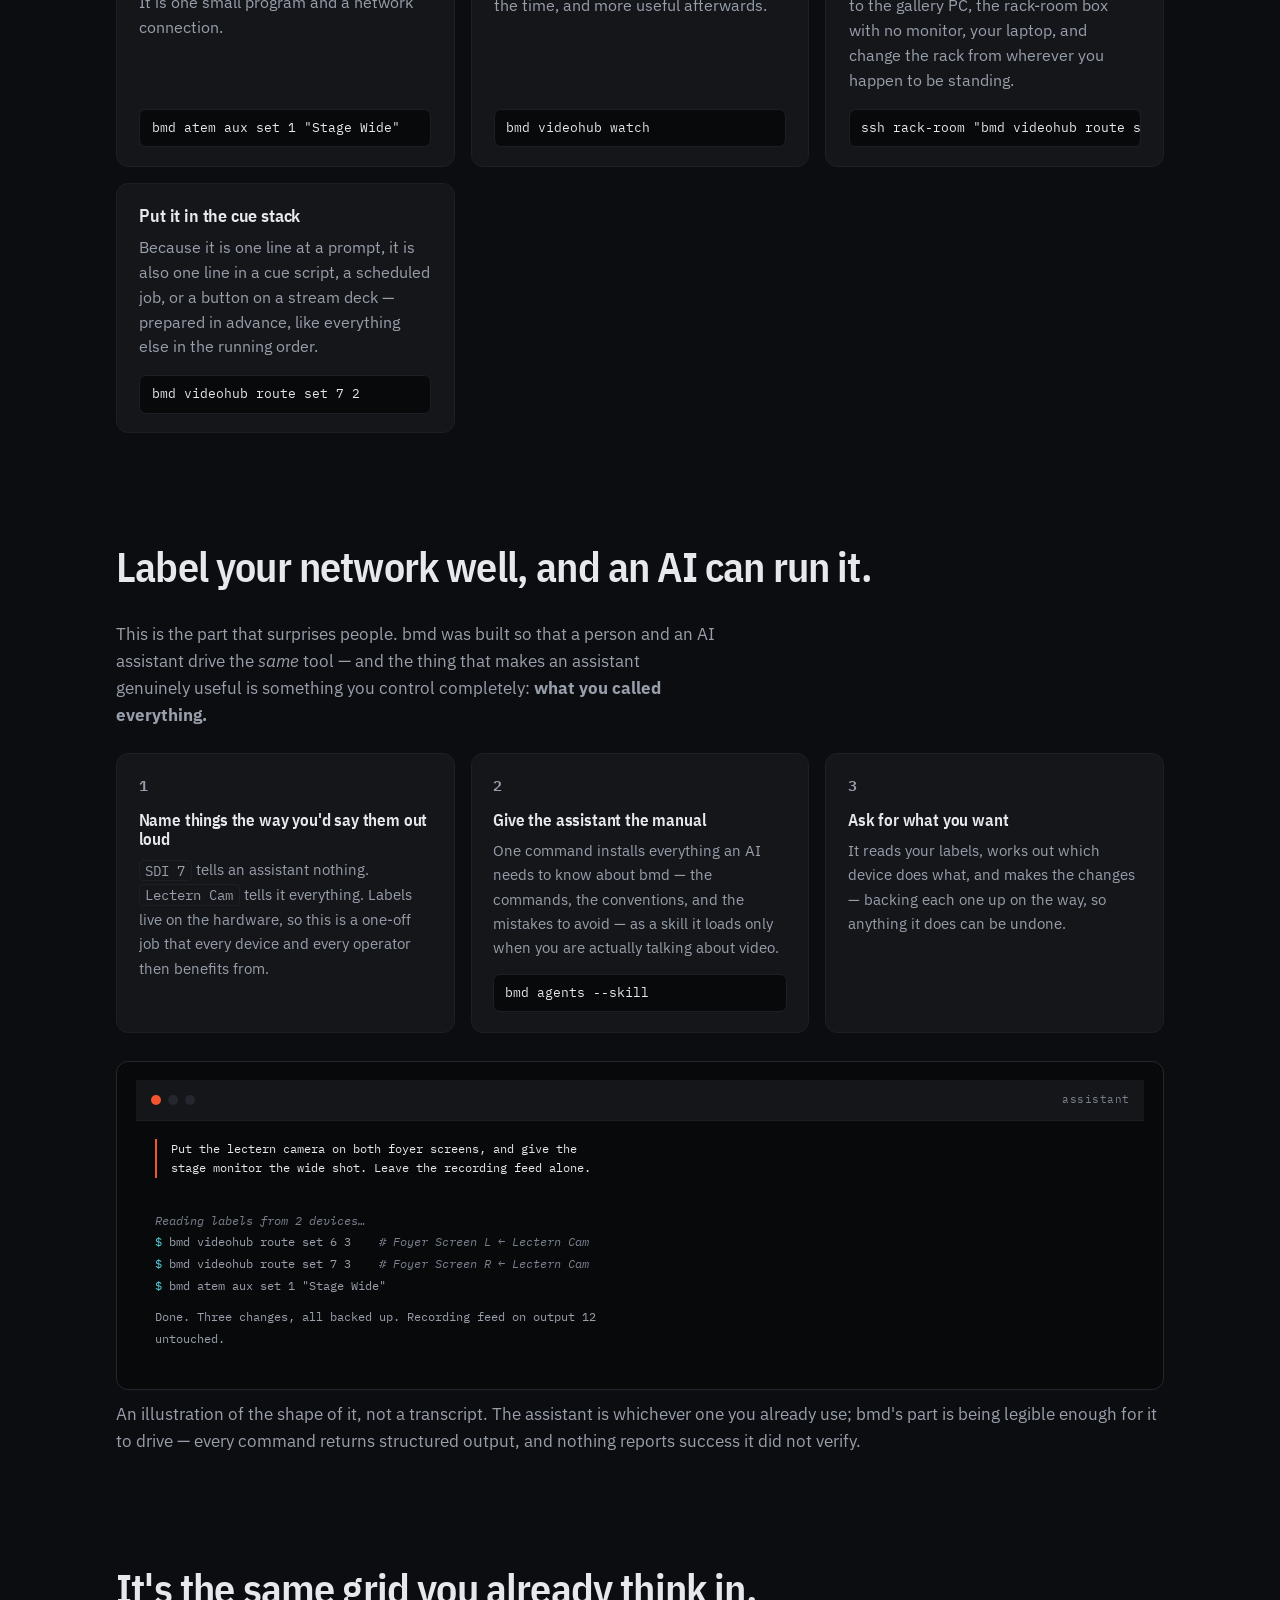
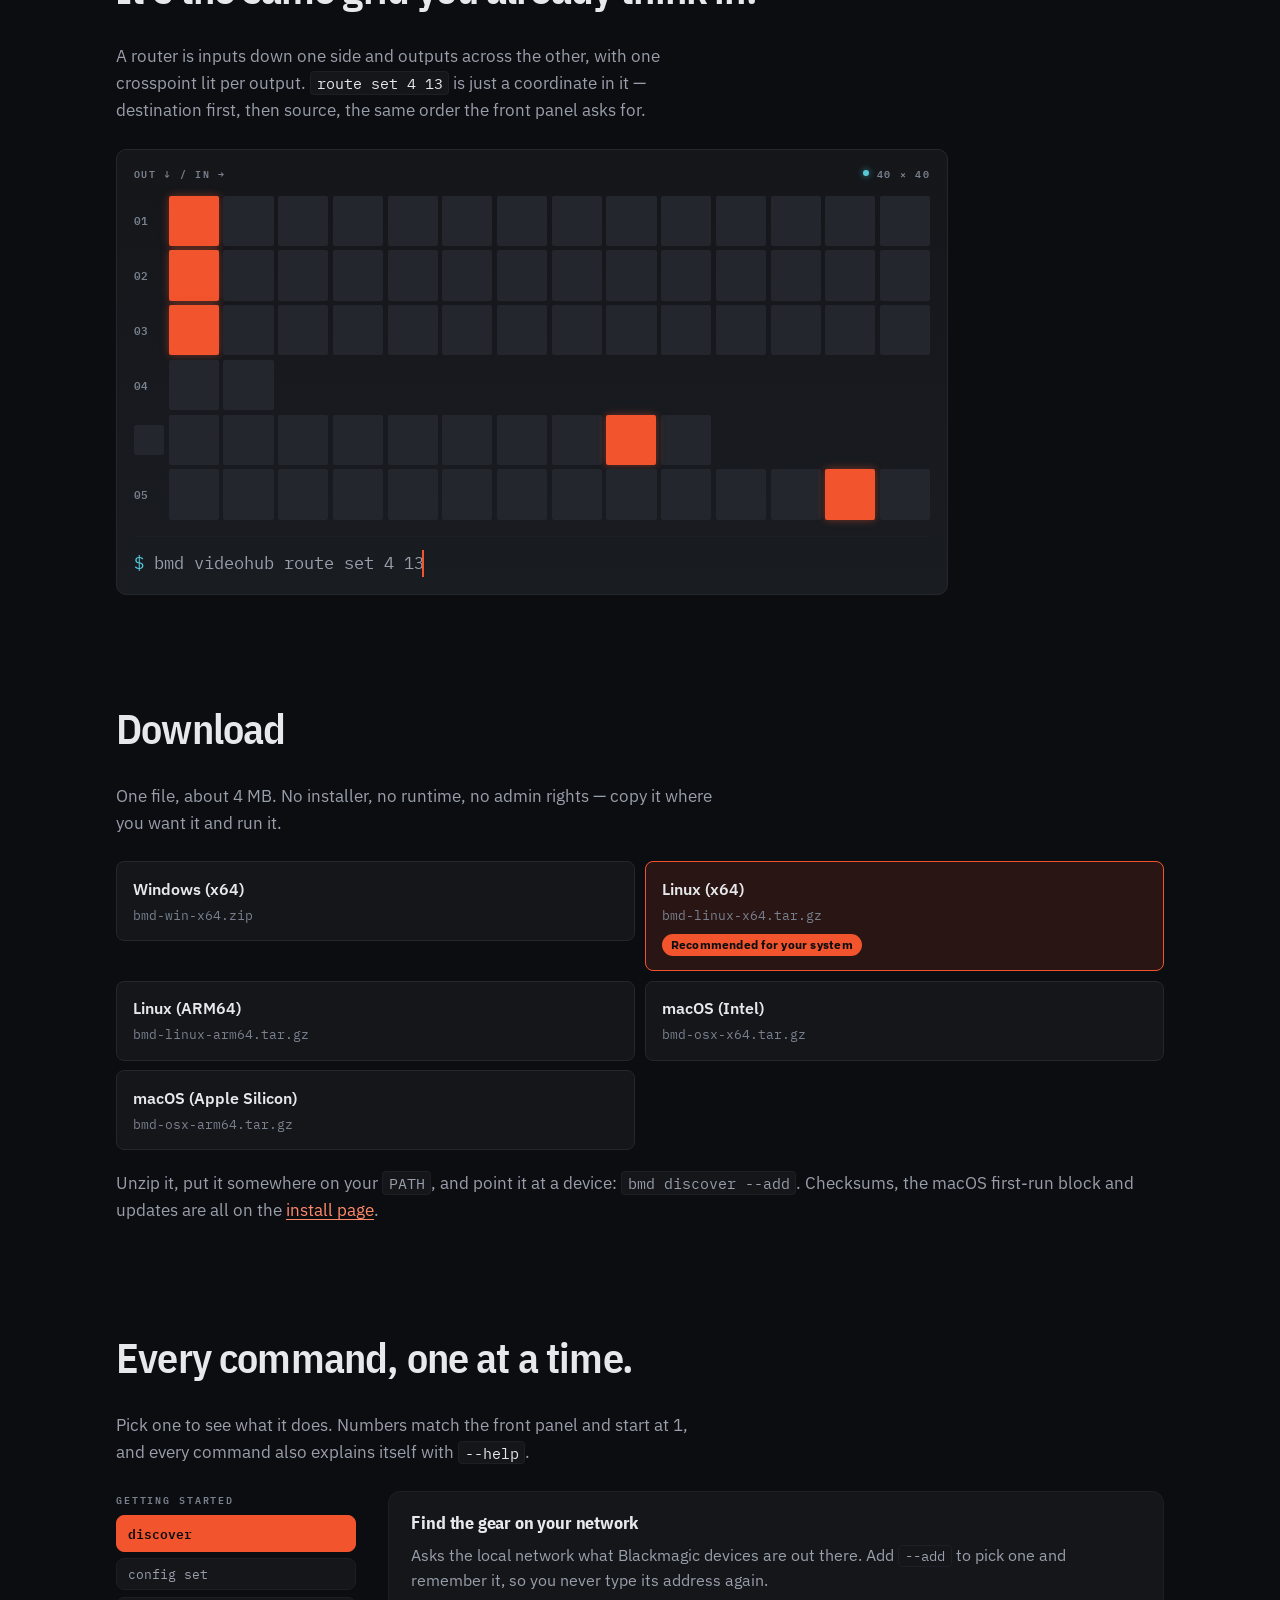
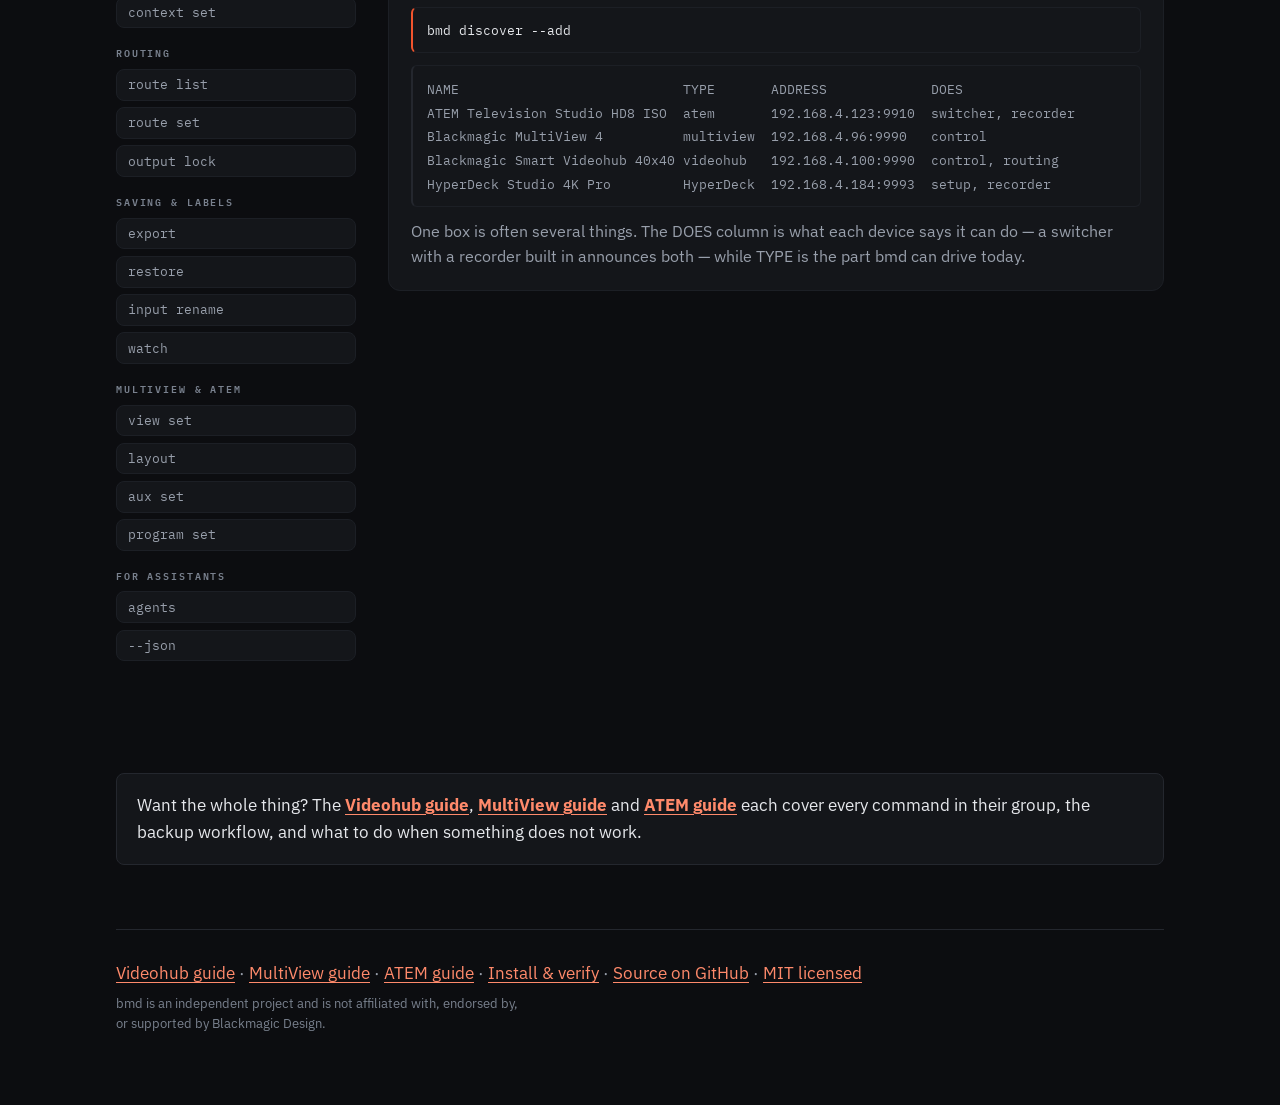
==== commit 72063d66: "feat(discover): report every capability a device announces, once per box One device is often several" ====
--- a/site/index.html
+++ b/site/index.html
@@ -316,10 +316,16 @@
           <h3>Find the gear on your network</h3>
           <p>Asks the local network what Blackmagic devices are out there. Add <code>--add</code> to pick one and remember it, so you never type its address again.</p>
           <pre class="cmd"><code>bmd discover --add</code></pre>
-          <pre class="cmd cmd-out"><code>NAME                               TYPE      ADDRESS
-Blackmagic Smart Videohub 40 x 40  videohub  192.168.4.100:9990
-Blackmagic MultiView 4             multiview 192.168.4.96:9990
-Blackmagic ATEM Television Studio  atem      192.168.4.98:9910</code></pre>
+          <pre class="cmd cmd-out"><code>NAME                            TYPE       ADDRESS             DOES
+ATEM Television Studio HD8 ISO  atem       192.168.4.123:9910  switcher, recorder
+Blackmagic MultiView 4          multiview  192.168.4.96:9990   control
+Blackmagic Smart Videohub 40x40 videohub   192.168.4.100:9990  control, routing
+HyperDeck Studio 4K Pro         HyperDeck  192.168.4.184:9993  setup, recorder</code></pre>
+          <p>
+            One box is often several things. The DOES column is what each device says it can do —
+            a switcher with a recorder built in announces both — while TYPE is the part bmd can
+            drive today.
+          </p>
         </div>
 
         <div role="tabpanel" id="p-config" aria-labelledby="t-config" hidden>
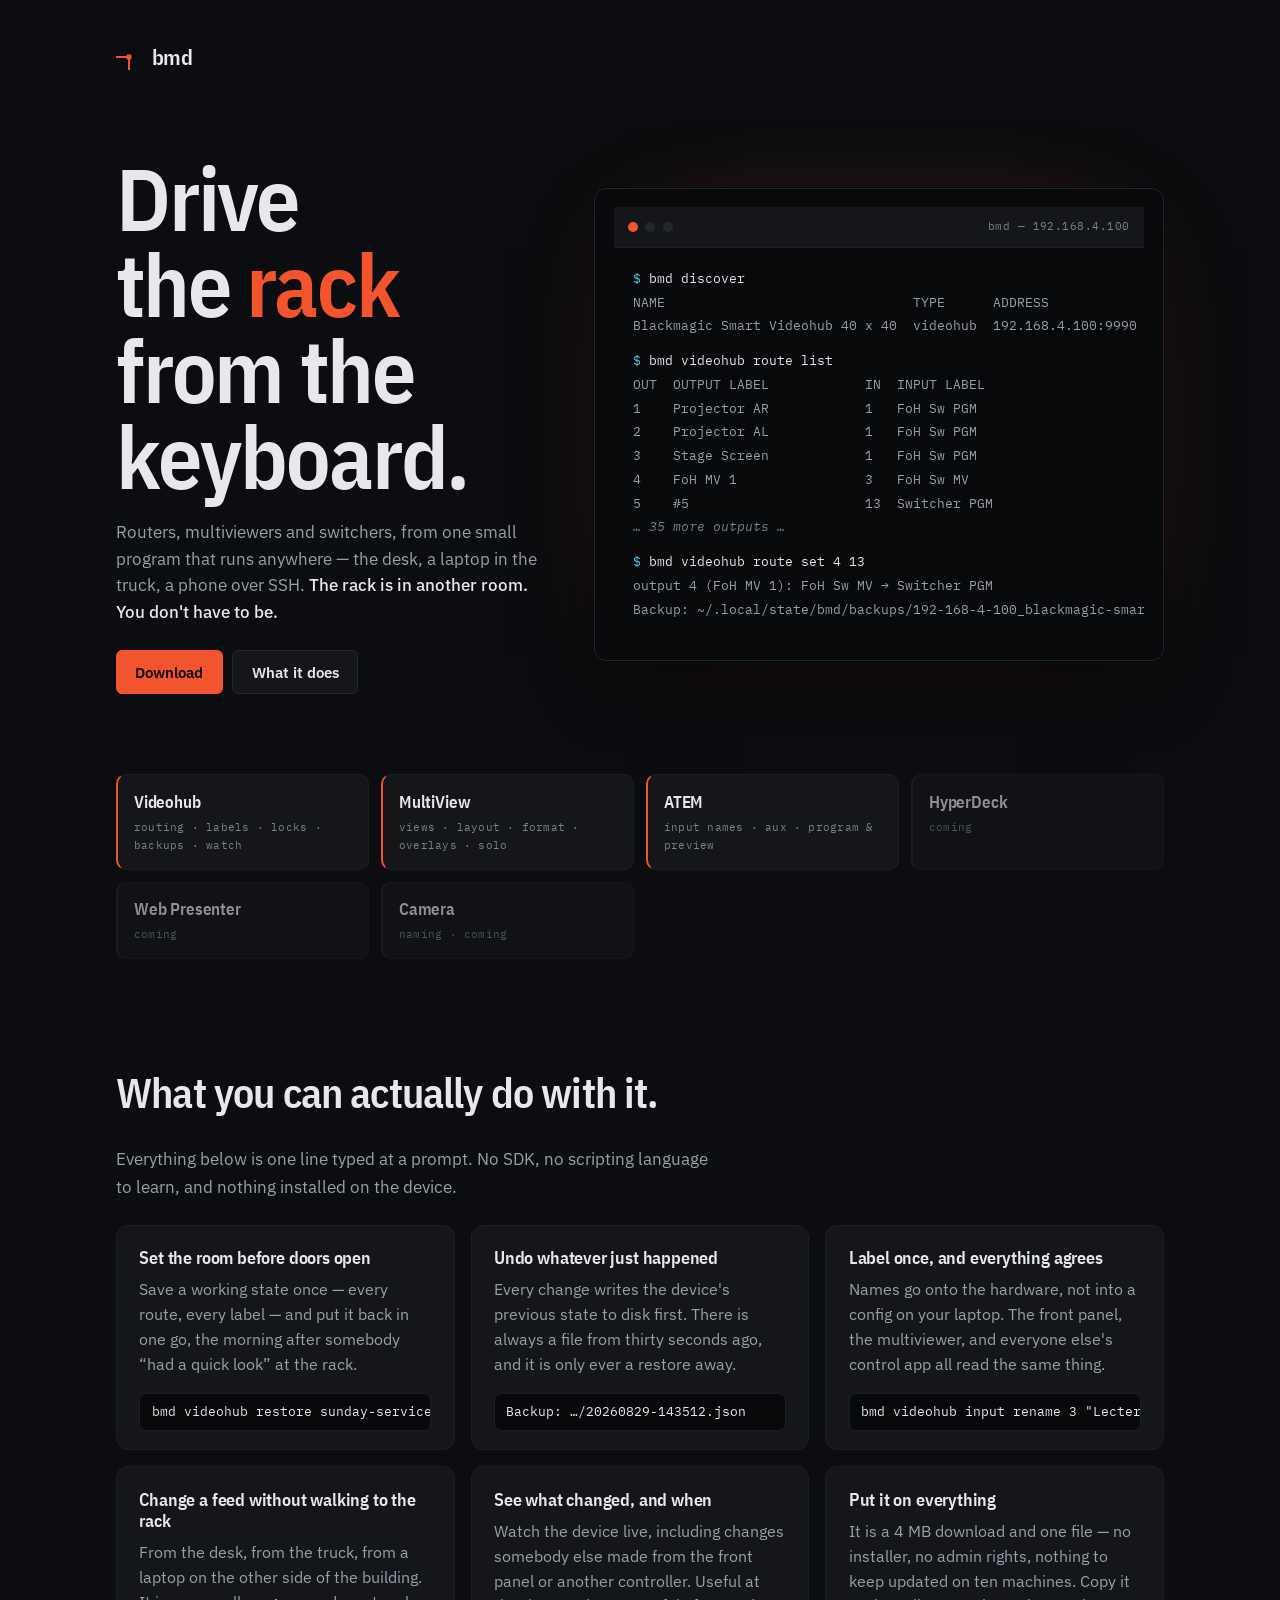
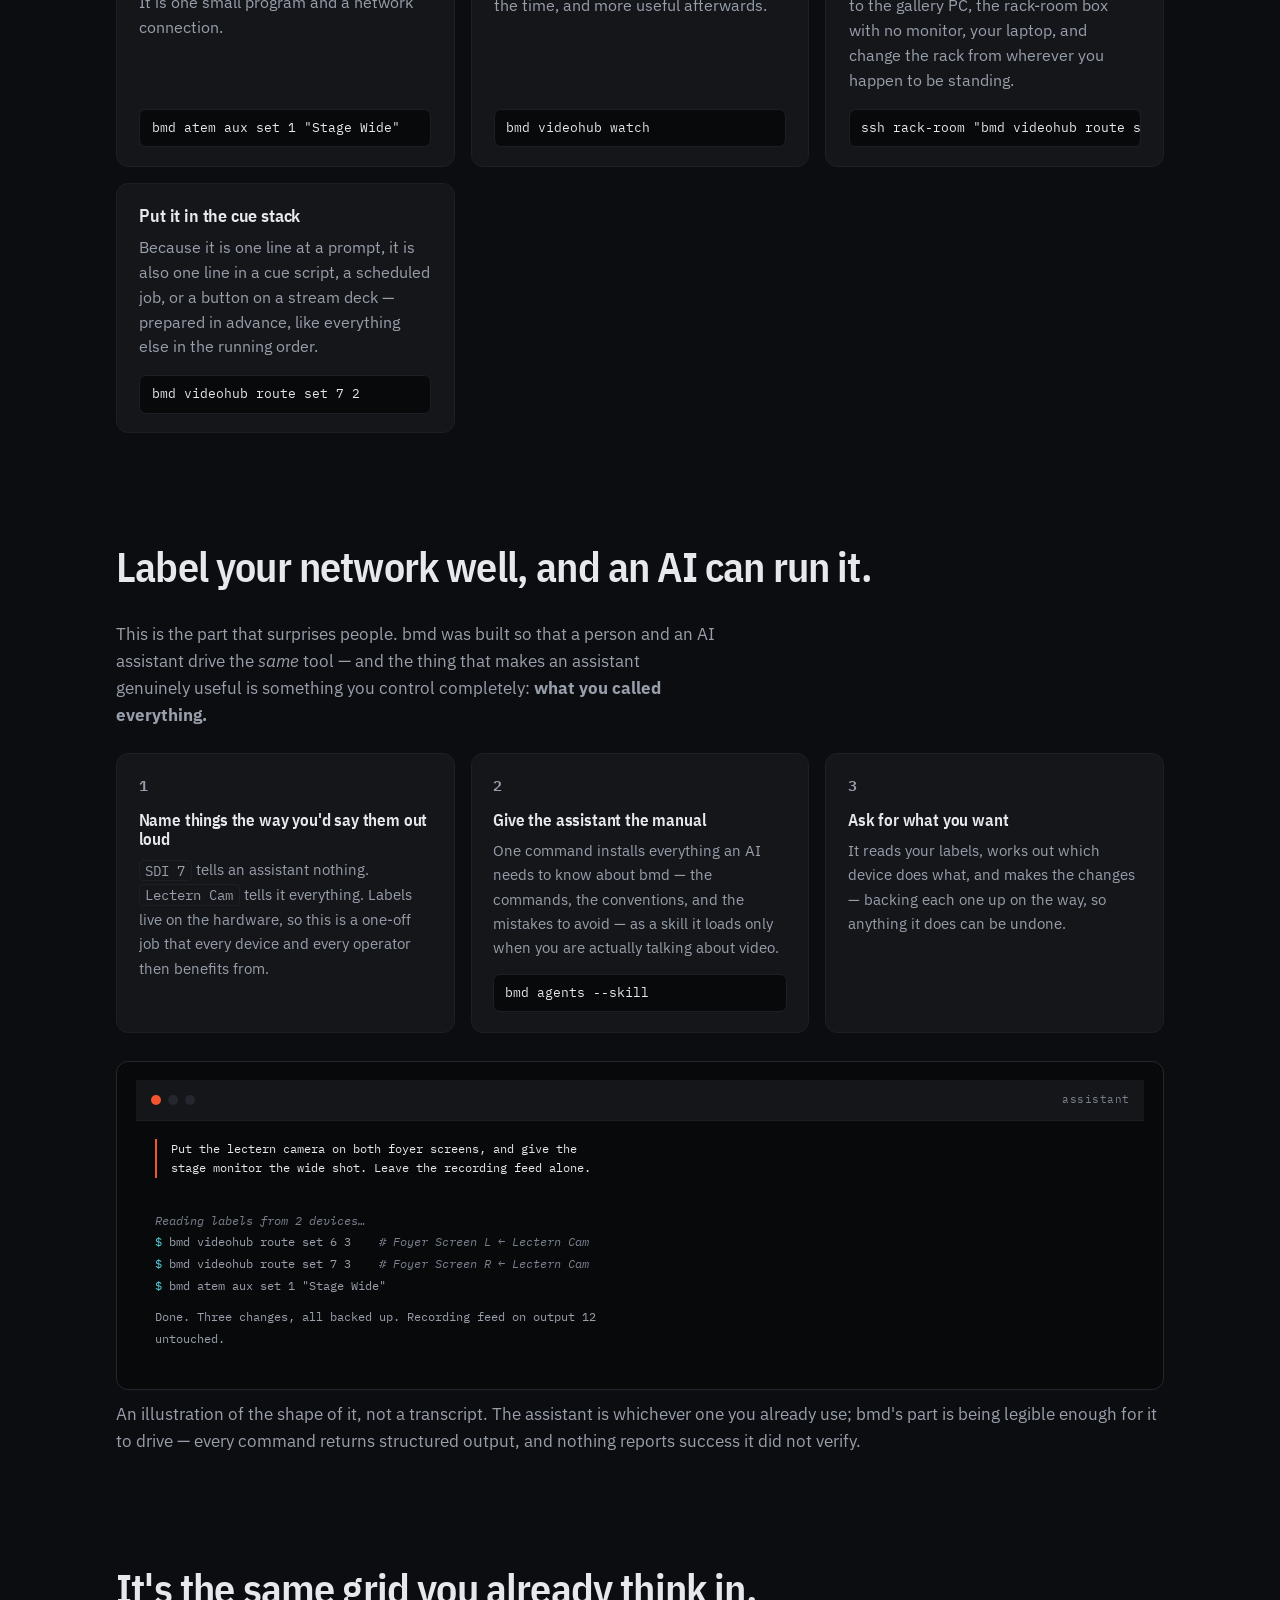
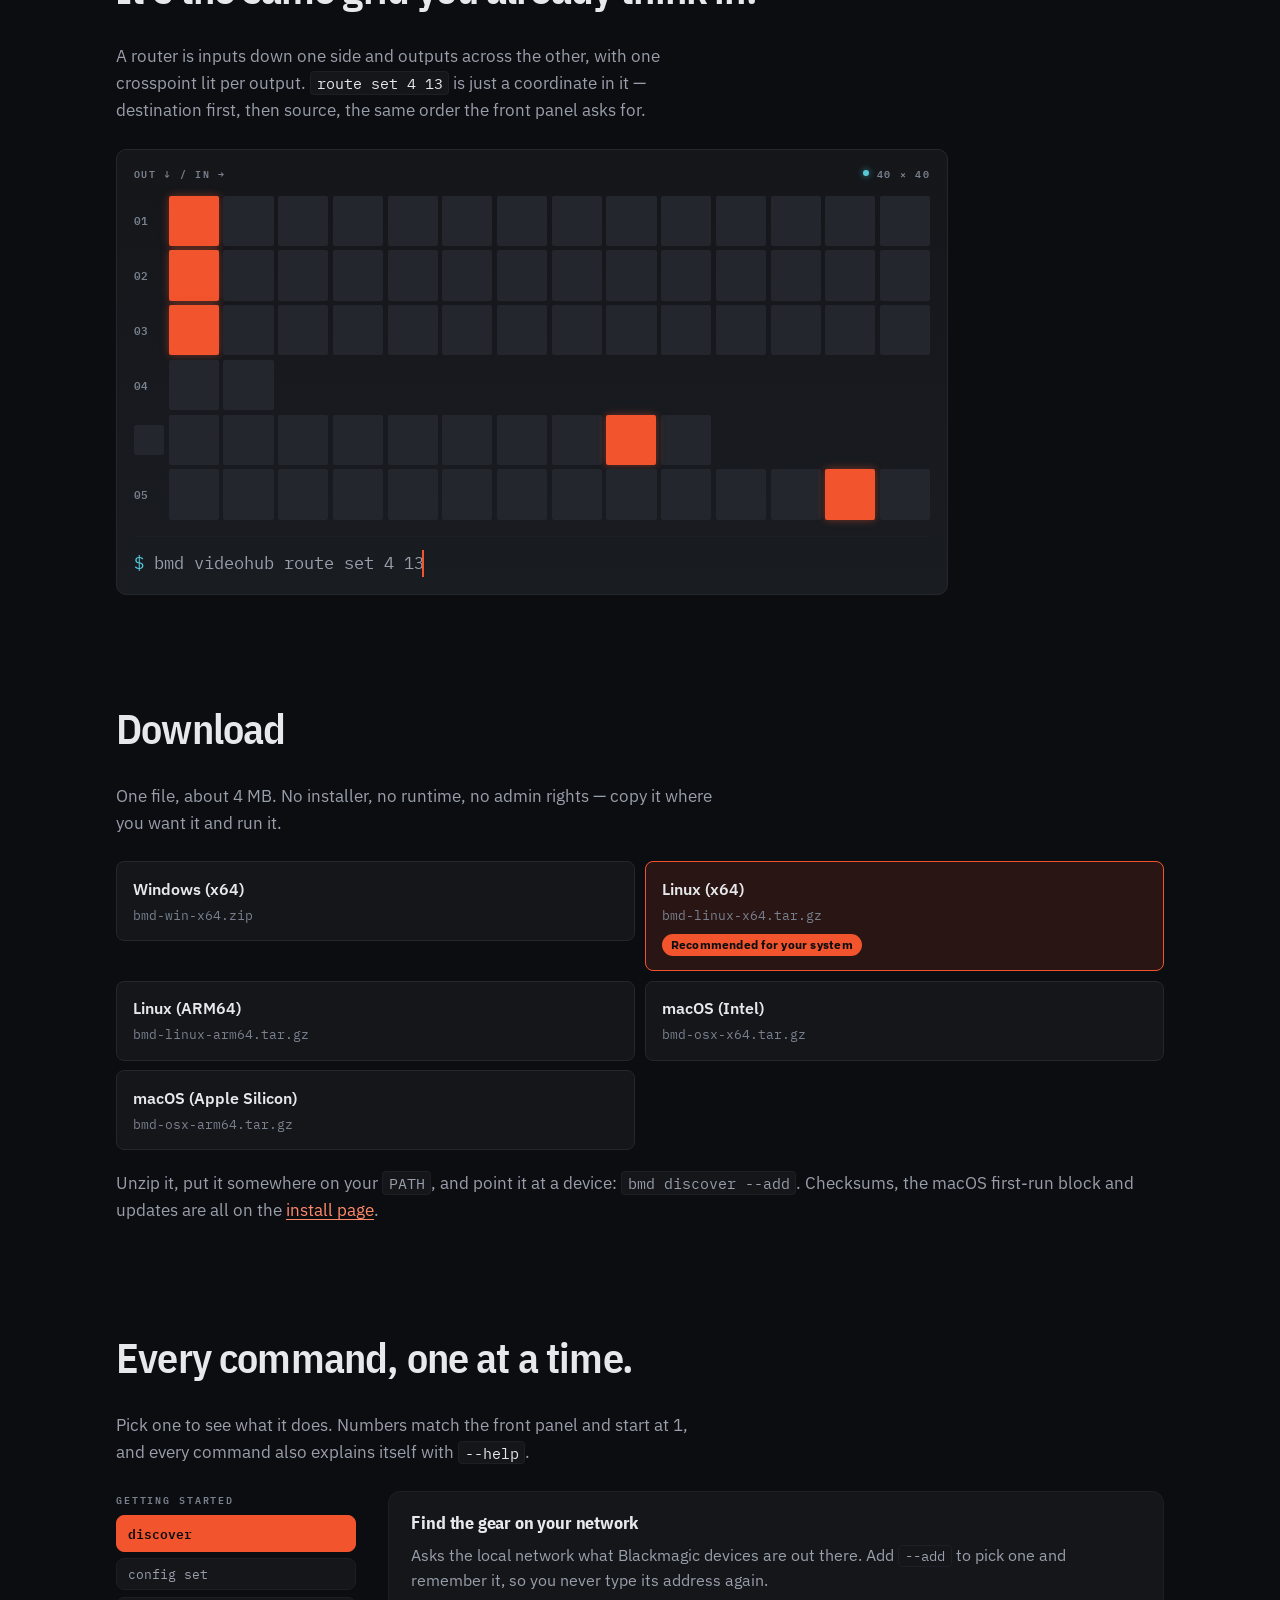
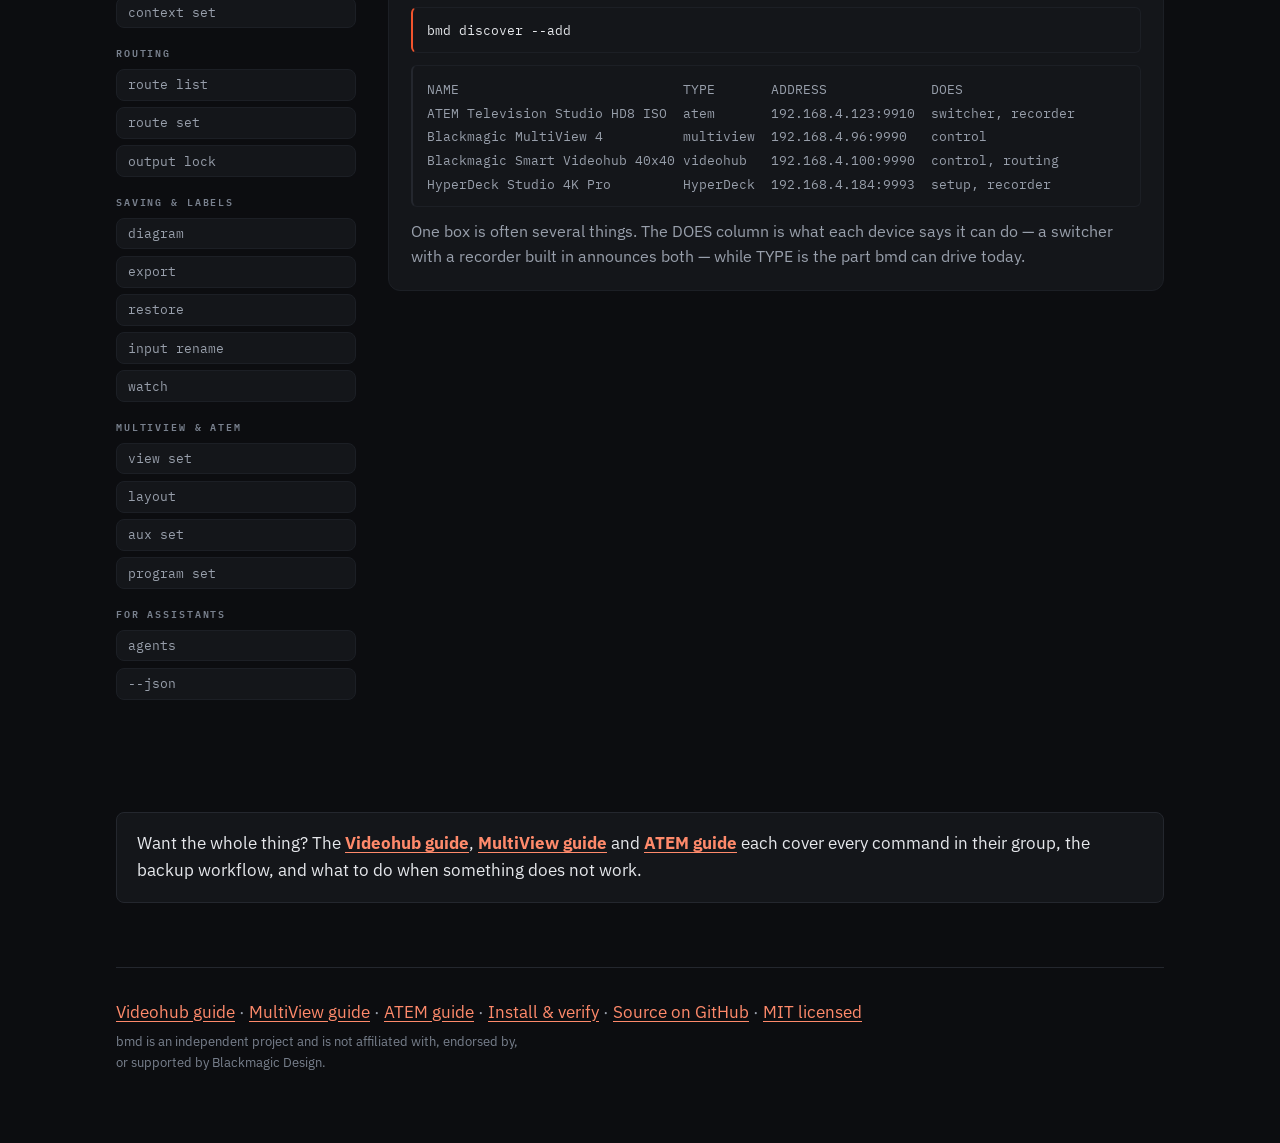
==== commit e1d80c88: "feat(videohub): `diagram` writes a page showing what is routed to what     bmd videohub diagram rack" ====
--- a/site/index.html
+++ b/site/index.html
@@ -295,6 +295,7 @@
         <button type="button" role="tab" id="t-lock" aria-controls="p-lock" aria-selected="false">output lock</button>
 
         <p class="explorer-group">Saving &amp; labels</p>
+        <button type="button" role="tab" id="t-diagram" aria-controls="p-diagram" aria-selected="false">diagram</button>
         <button type="button" role="tab" id="t-export" aria-controls="p-export" aria-selected="false">export</button>
         <button type="button" role="tab" id="t-restore" aria-controls="p-restore" aria-selected="false">restore</button>
         <button type="button" role="tab" id="t-rename" aria-controls="p-rename" aria-selected="false">input rename</button>
@@ -367,6 +368,13 @@
           <h3>Stop anyone else touching an output</h3>
           <p>Locks live on the device and are shared with every other controller, so a locked output stays locked for the front panel too. <code>output unlock</code> releases it.</p>
           <pre class="cmd"><code>bmd videohub output lock 4</code></pre>
+        </div>
+
+        <div role="tabpanel" id="p-diagram" aria-labelledby="t-diagram" hidden>
+          <h3>Draw what is routed to what</h3>
+          <p>Writes a single HTML page showing every source with the outputs it feeds, the whole routing table, and which inputs are sitting idle. No scripts and no web fonts, so it opens on a rack-room machine with no network — and prints.</p>
+          <pre class="cmd"><code>bmd videohub diagram rack.html</code></pre>
+          <pre class="cmd cmd-out"><code>Wrote 40 outputs from 18 sources (22 inputs idle) → rack.html</code></pre>
         </div>
 
         <div role="tabpanel" id="p-export" aria-labelledby="t-export" hidden>
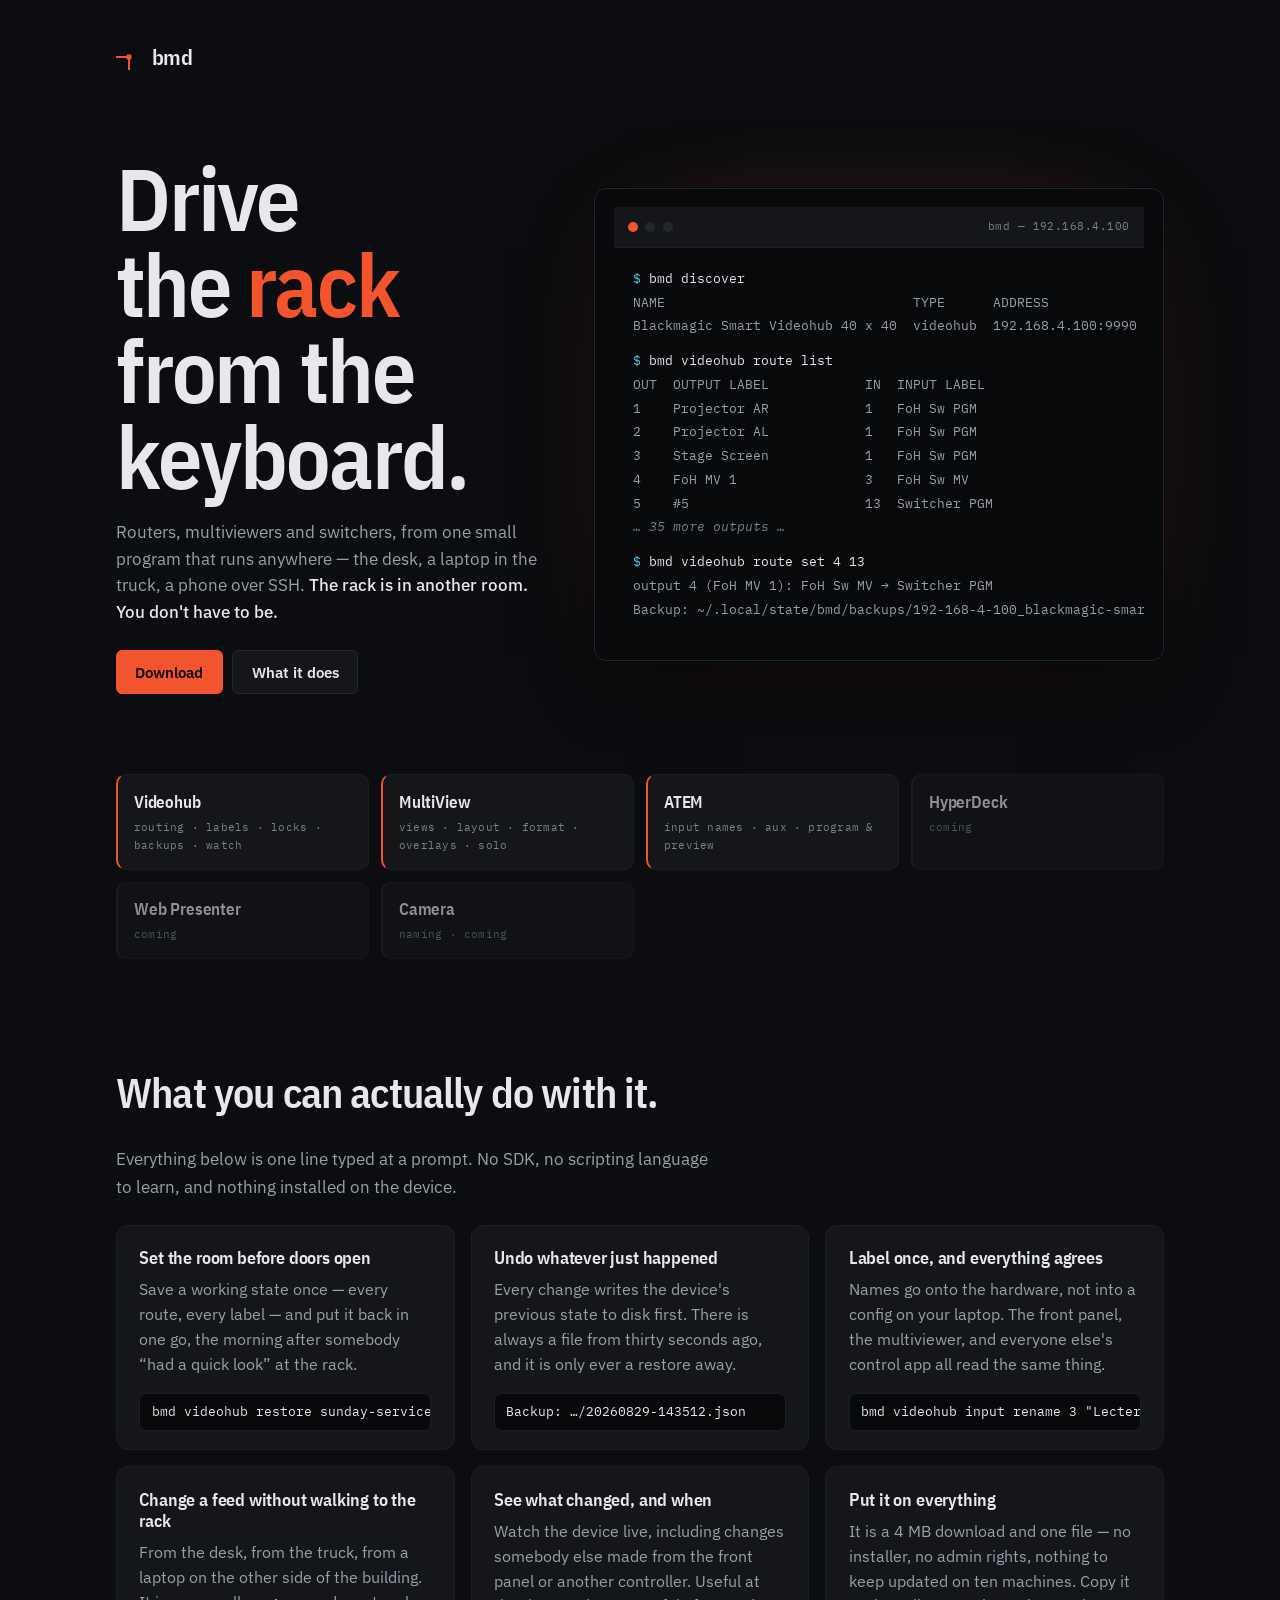
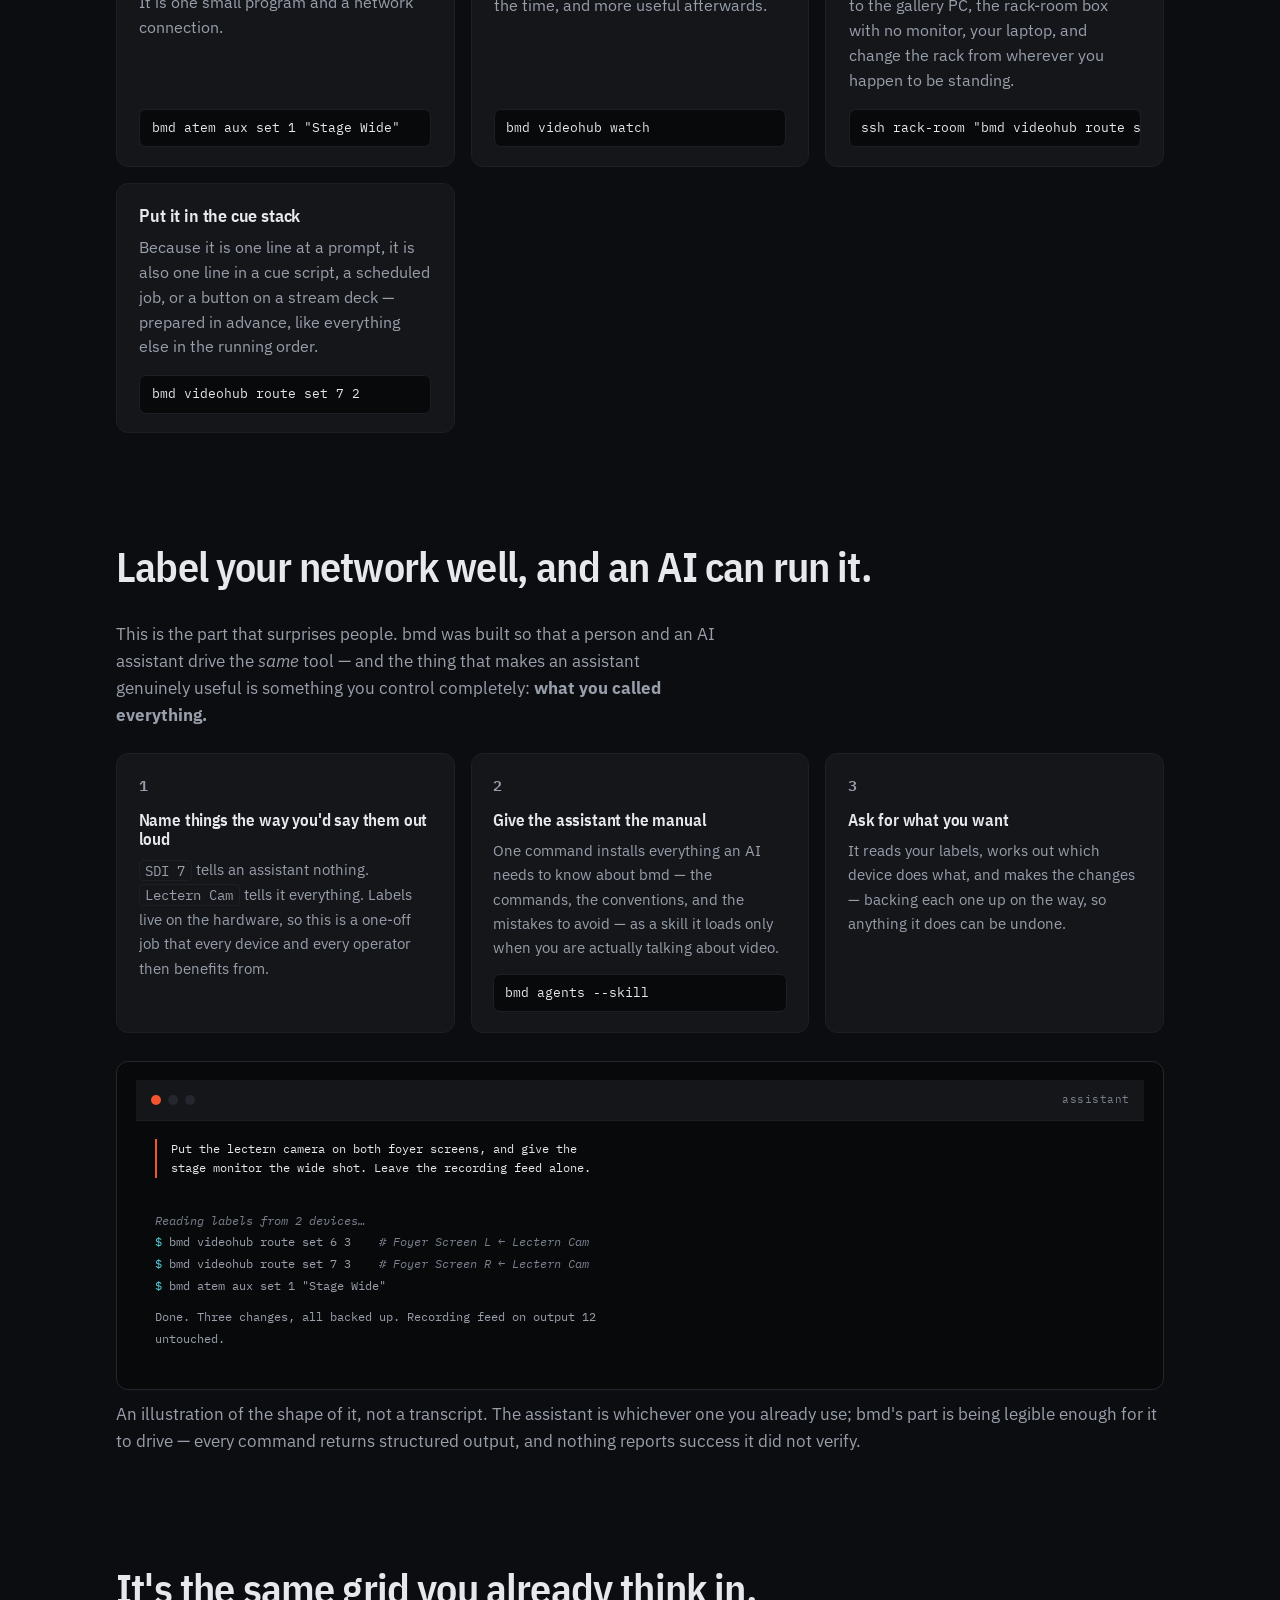
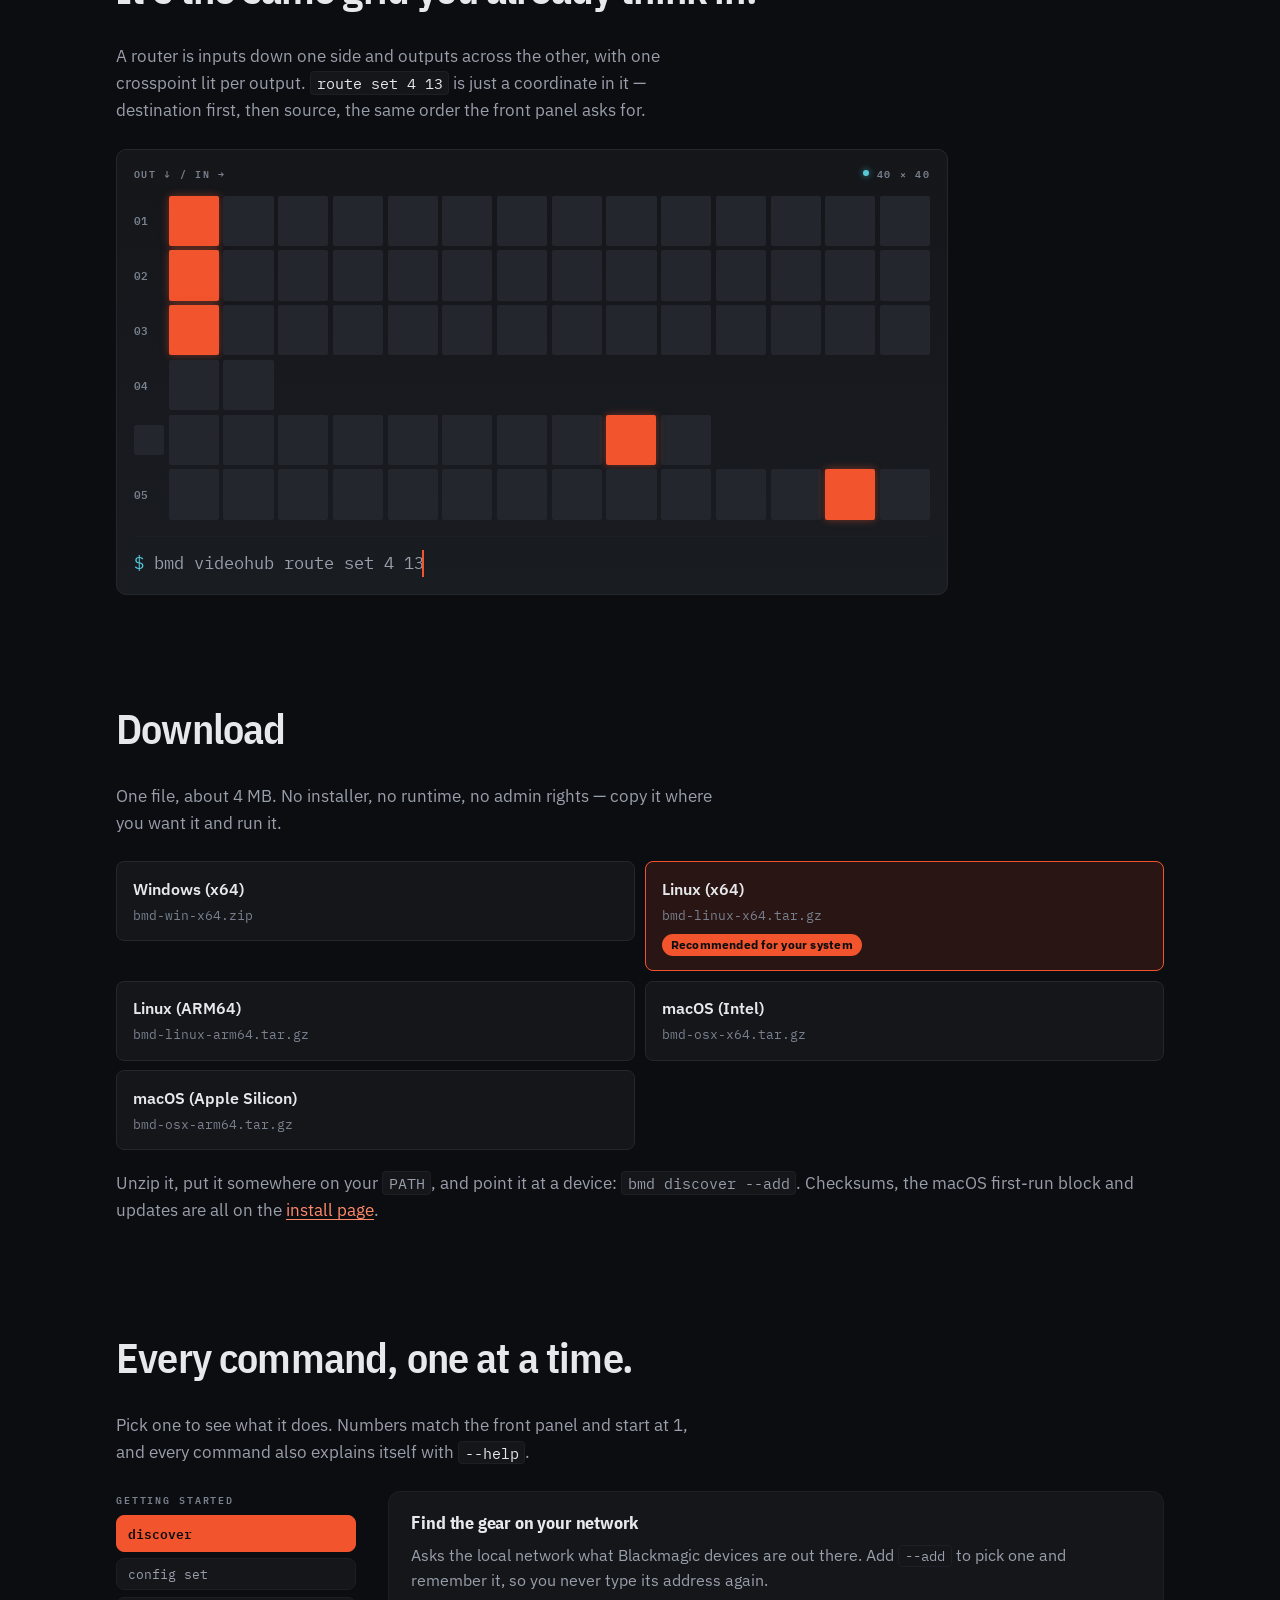
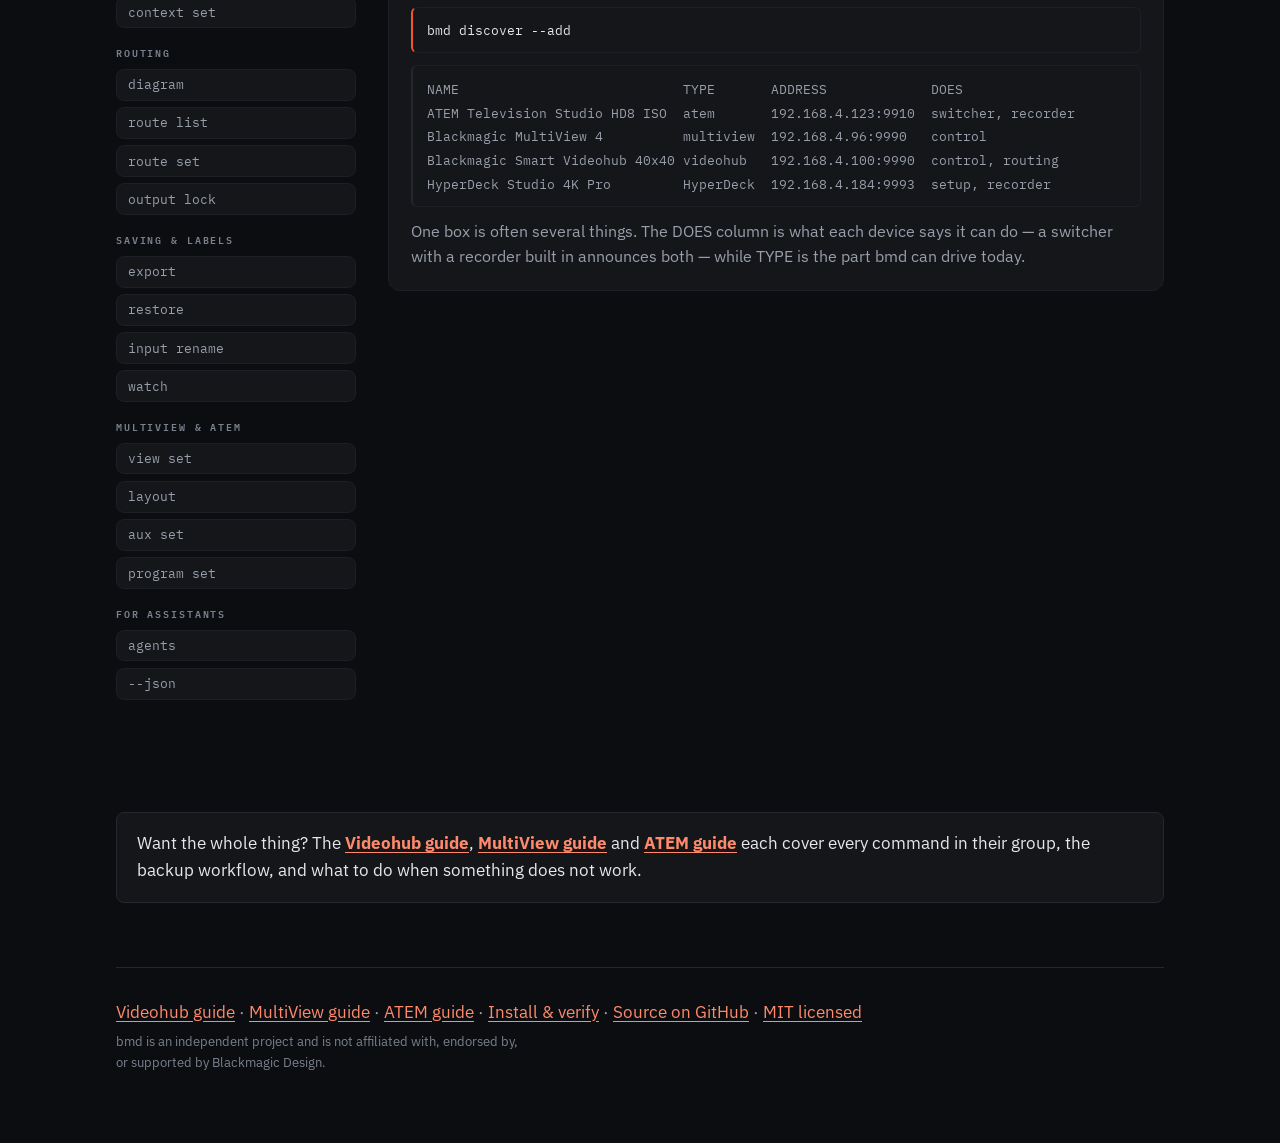
==== commit ccc2bfae: "feat: `bmd diagram` draws the whole rig, with the signal traced on hover Replaces the `videohub diag" ====
--- a/site/index.html
+++ b/site/index.html
@@ -290,12 +290,12 @@
         <button type="button" role="tab" id="t-context" aria-controls="p-context" aria-selected="false">context set</button>
 
         <p class="explorer-group">Routing</p>
+        <button type="button" role="tab" id="t-diagram" aria-controls="p-diagram" aria-selected="false">diagram</button>
         <button type="button" role="tab" id="t-routelist" aria-controls="p-routelist" aria-selected="false">route list</button>
         <button type="button" role="tab" id="t-routeset" aria-controls="p-routeset" aria-selected="false">route set</button>
         <button type="button" role="tab" id="t-lock" aria-controls="p-lock" aria-selected="false">output lock</button>
 
         <p class="explorer-group">Saving &amp; labels</p>
-        <button type="button" role="tab" id="t-diagram" aria-controls="p-diagram" aria-selected="false">diagram</button>
         <button type="button" role="tab" id="t-export" aria-controls="p-export" aria-selected="false">export</button>
         <button type="button" role="tab" id="t-restore" aria-controls="p-restore" aria-selected="false">restore</button>
         <button type="button" role="tab" id="t-rename" aria-controls="p-rename" aria-selected="false">input rename</button>
@@ -371,10 +371,11 @@
         </div>
 
         <div role="tabpanel" id="p-diagram" aria-labelledby="t-diagram" hidden>
-          <h3>Draw what is routed to what</h3>
-          <p>Writes a single HTML page showing every source with the outputs it feeds, the whole routing table, and which inputs are sitting idle. No scripts and no web fonts, so it opens on a rack-room machine with no network — and prints.</p>
-          <pre class="cmd"><code>bmd videohub diagram rack.html</code></pre>
-          <pre class="cmd cmd-out"><code>Wrote 40 outputs from 18 sources (22 inputs idle) → rack.html</code></pre>
+          <h3>Draw the whole rig</h3>
+          <p>Writes a single HTML page covering every device you have configured — router, multiviewer, switchers — with each one's sources on the left, destinations on the right, and lines showing what is feeding what. Hover a name and it traces the signal.</p>
+          <pre class="cmd"><code>bmd diagram rig.html</code></pre>
+          <pre class="cmd cmd-out"><code>Drew 5 of 5 device(s) → rig.html</code></pre>
+          <p>Nothing is fetched when the page opens, so it works on a rack-room machine with no network, and it prints. A device that is switched off is drawn as a gap with the reason on it rather than quietly left out.</p>
         </div>
 
         <div role="tabpanel" id="p-export" aria-labelledby="t-export" hidden>
